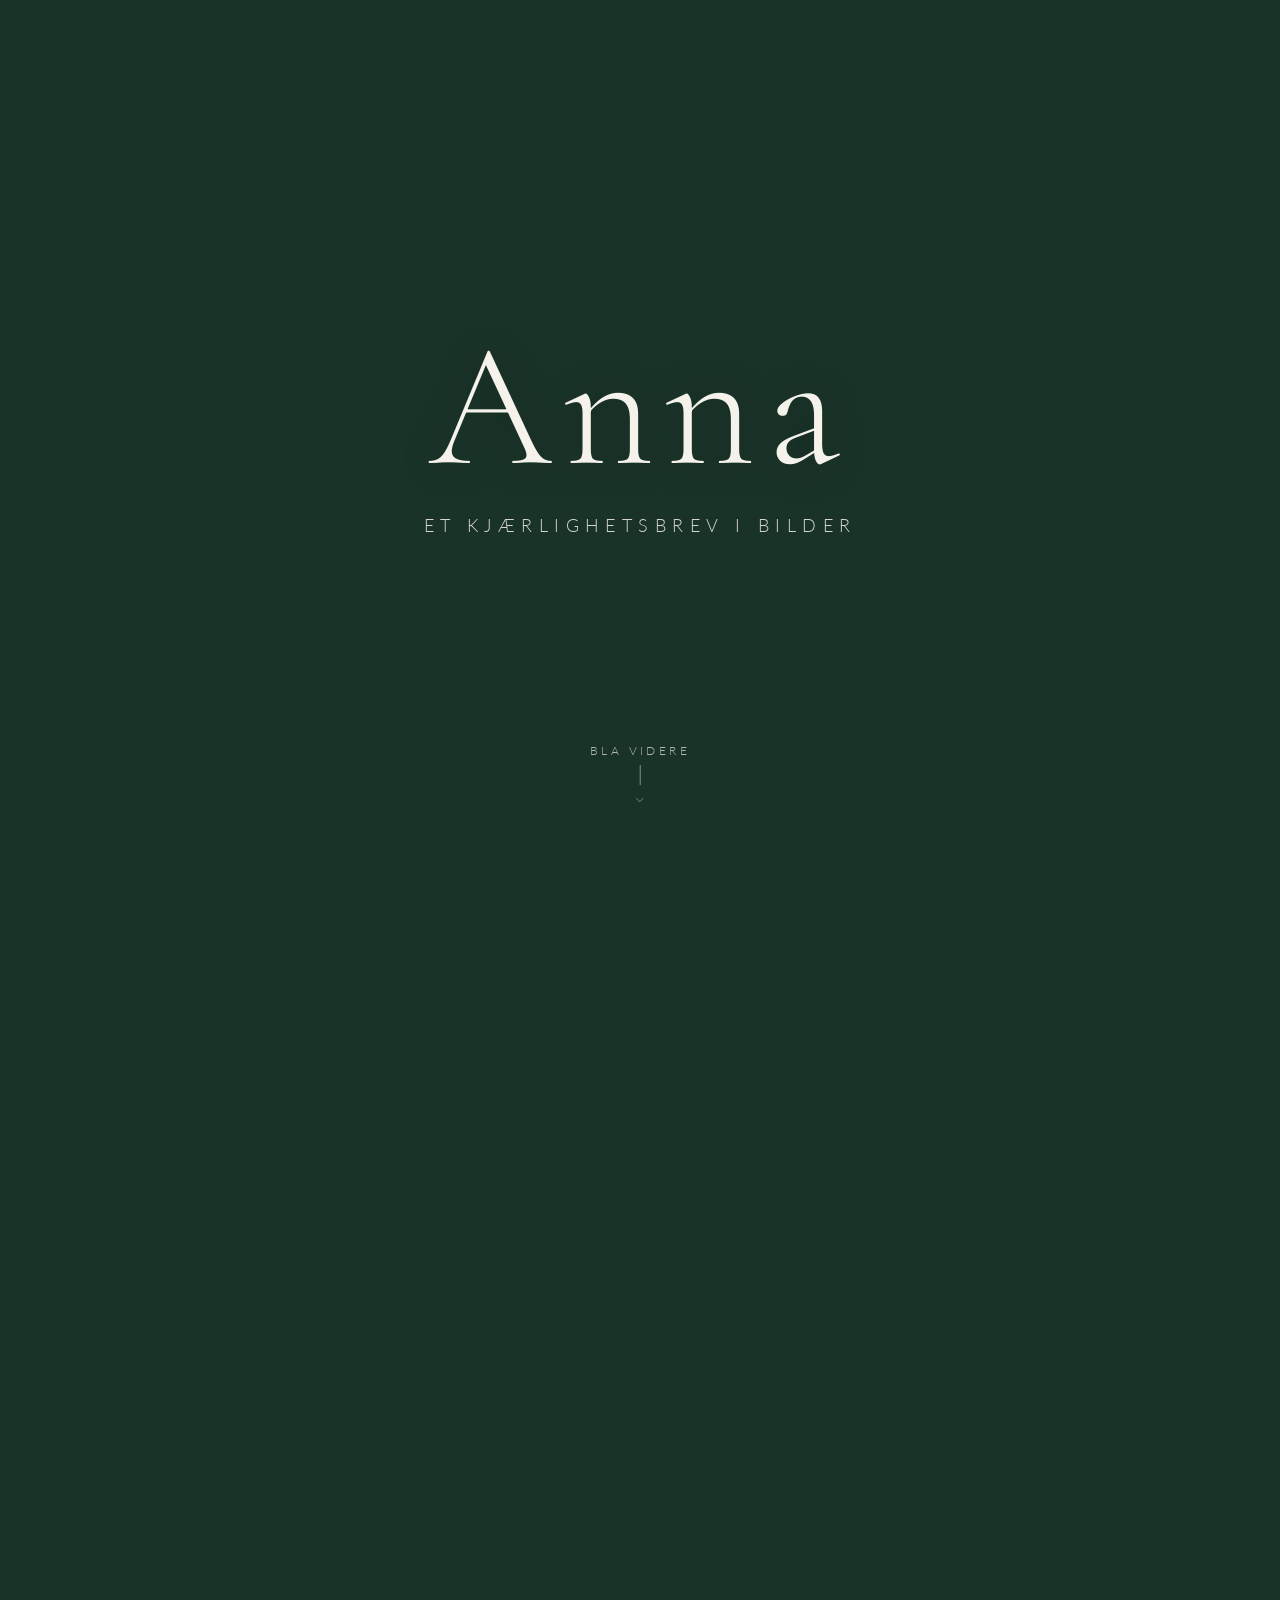
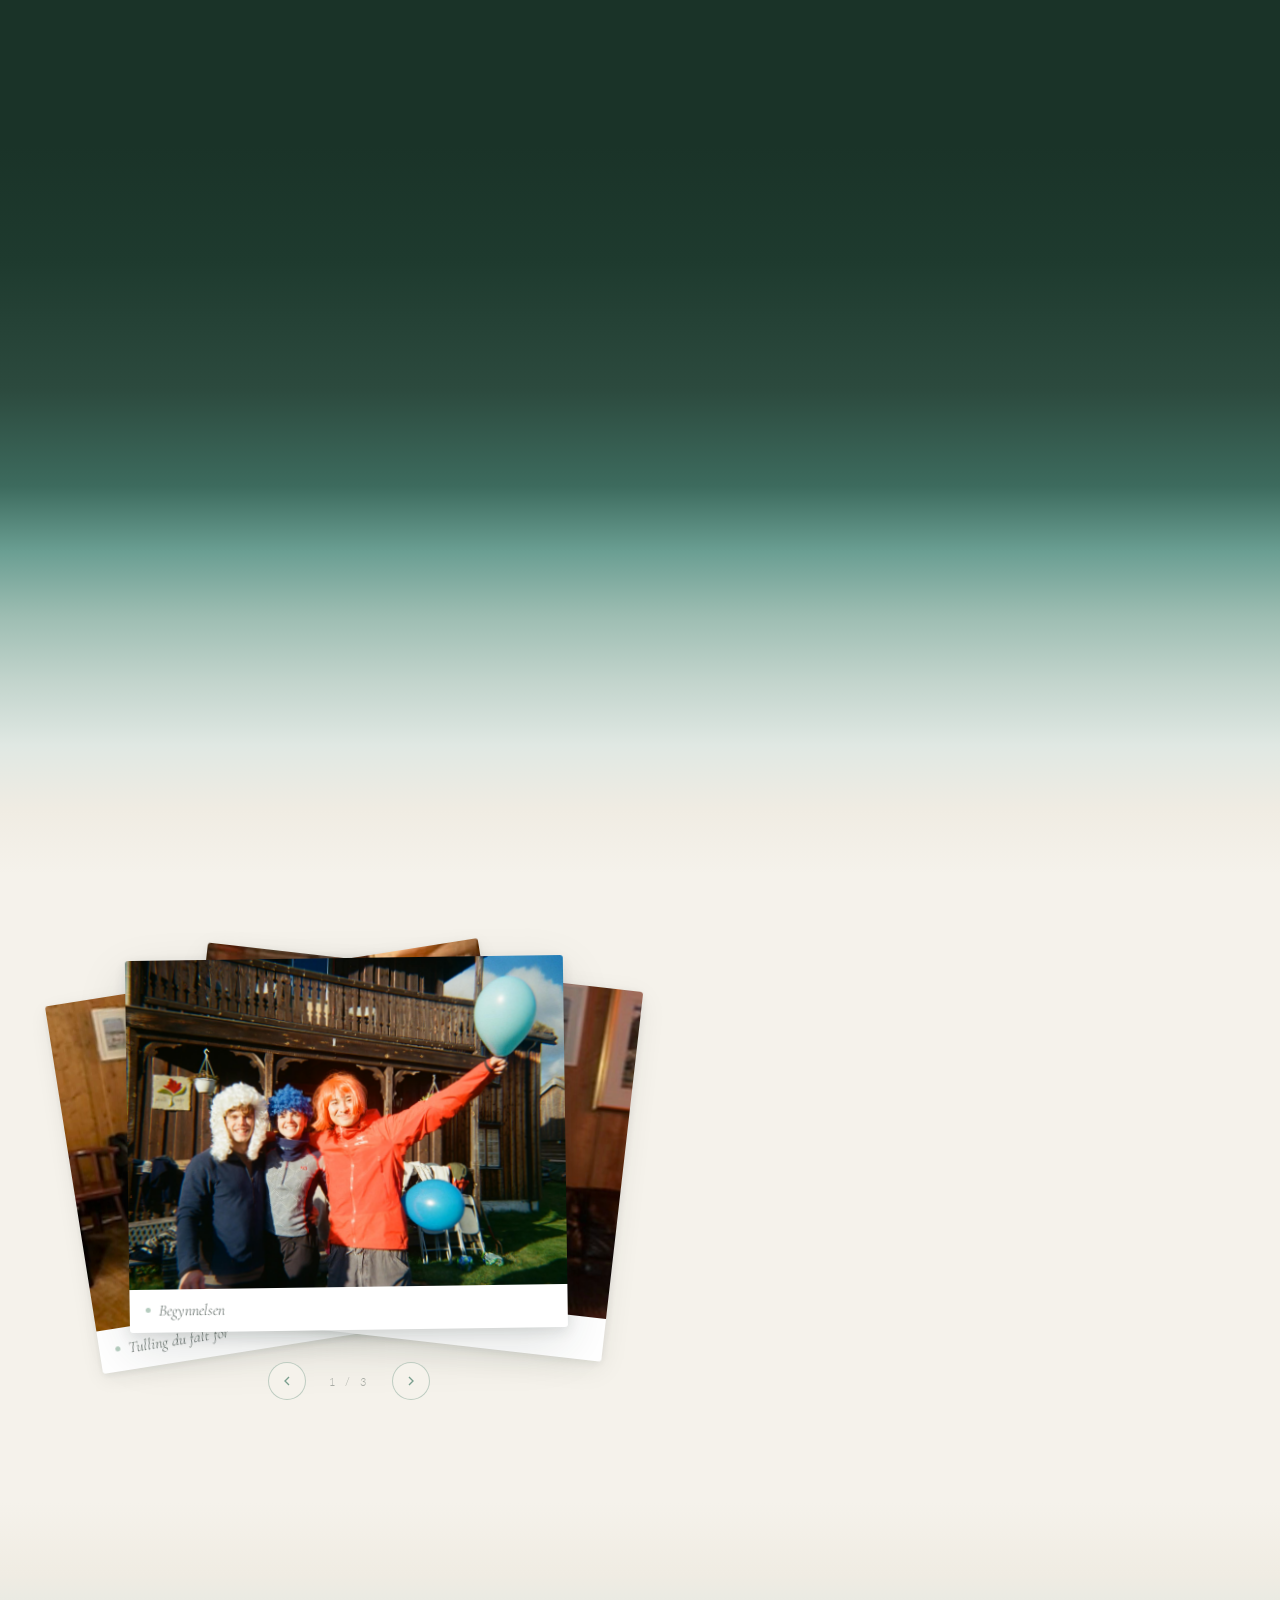
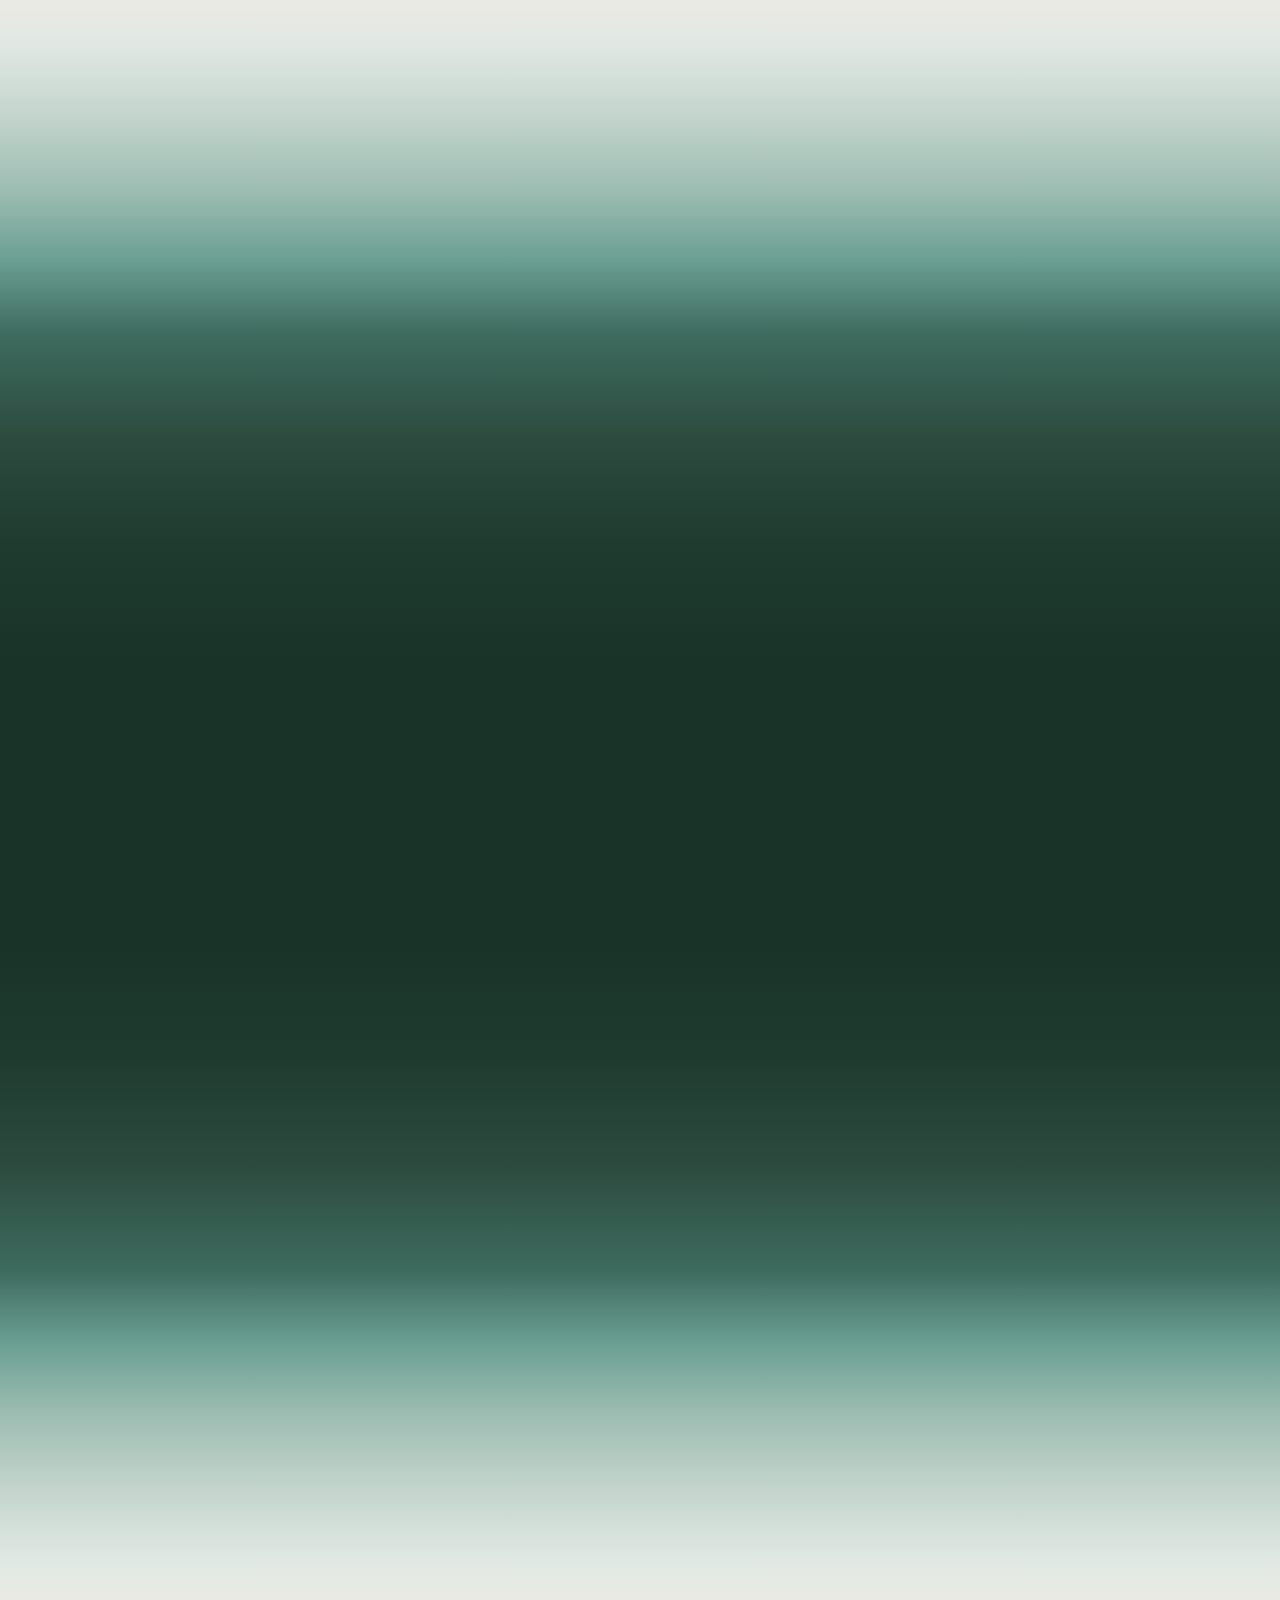
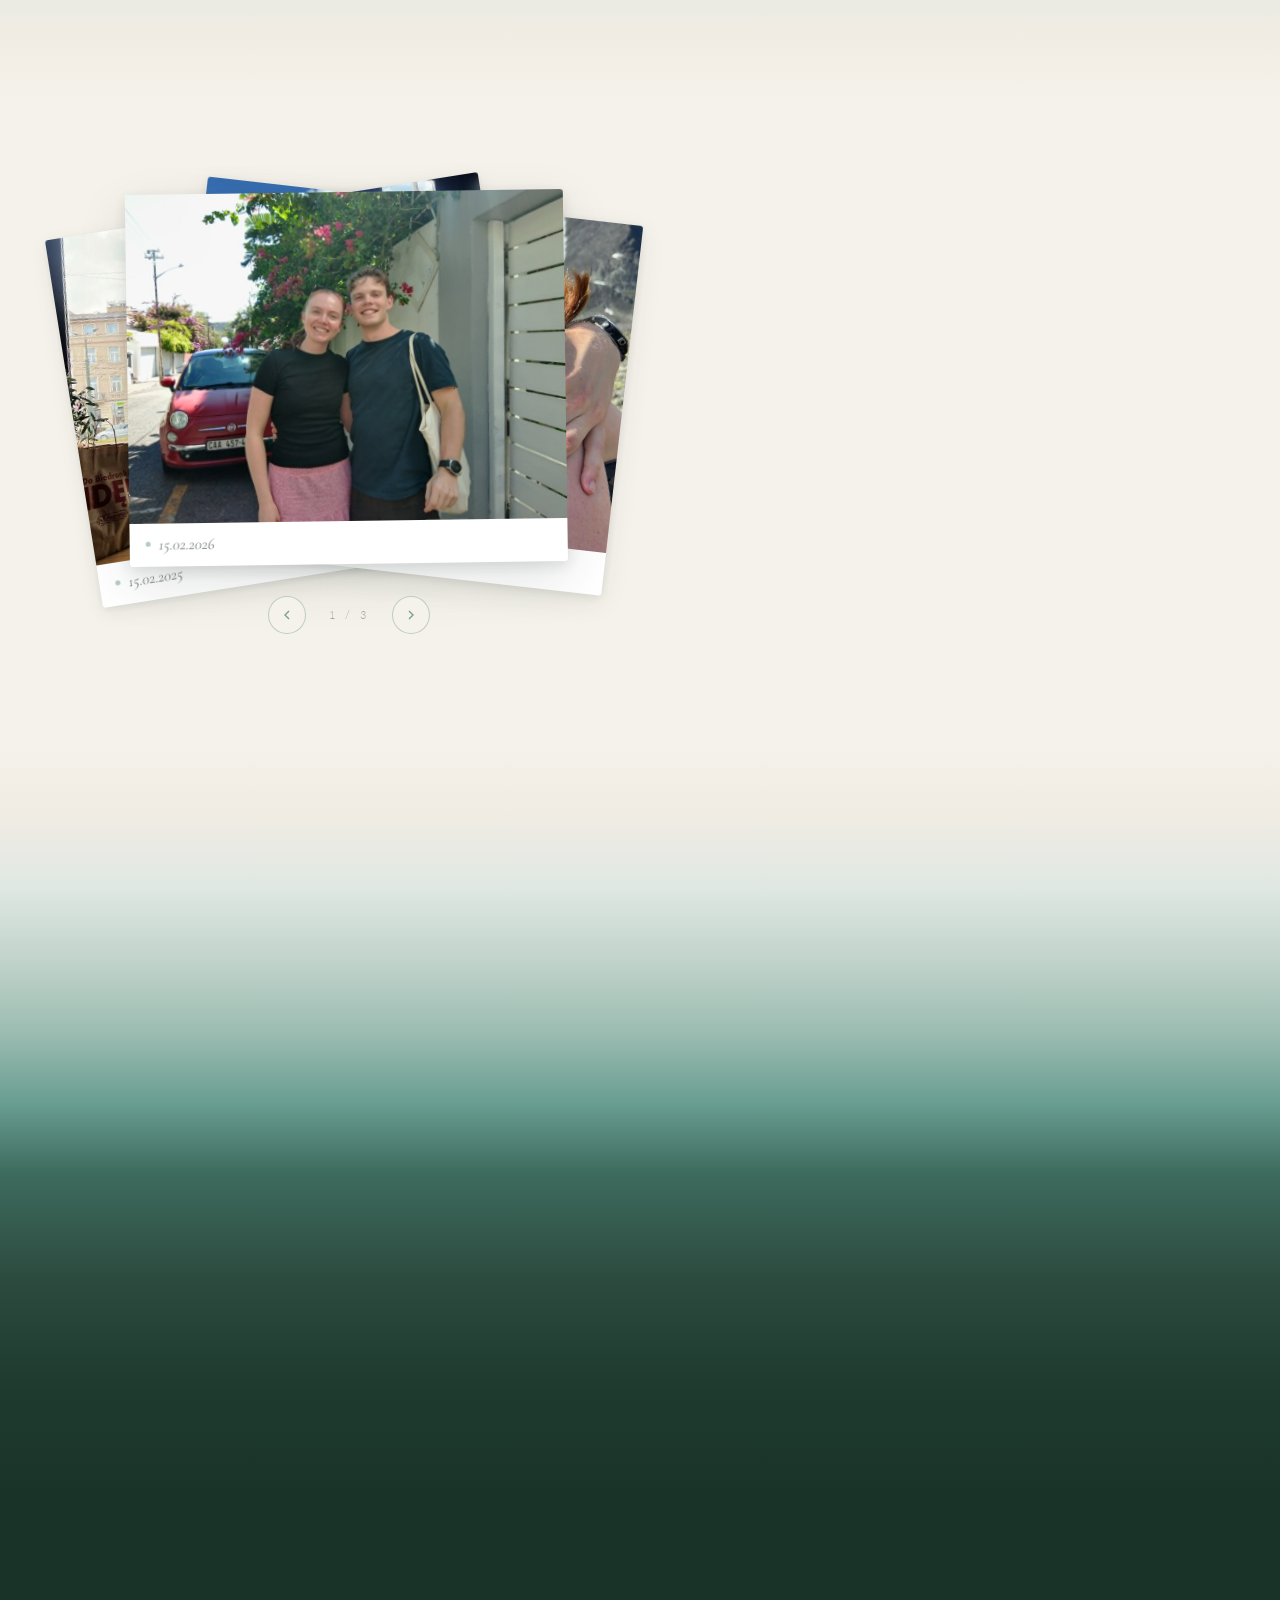
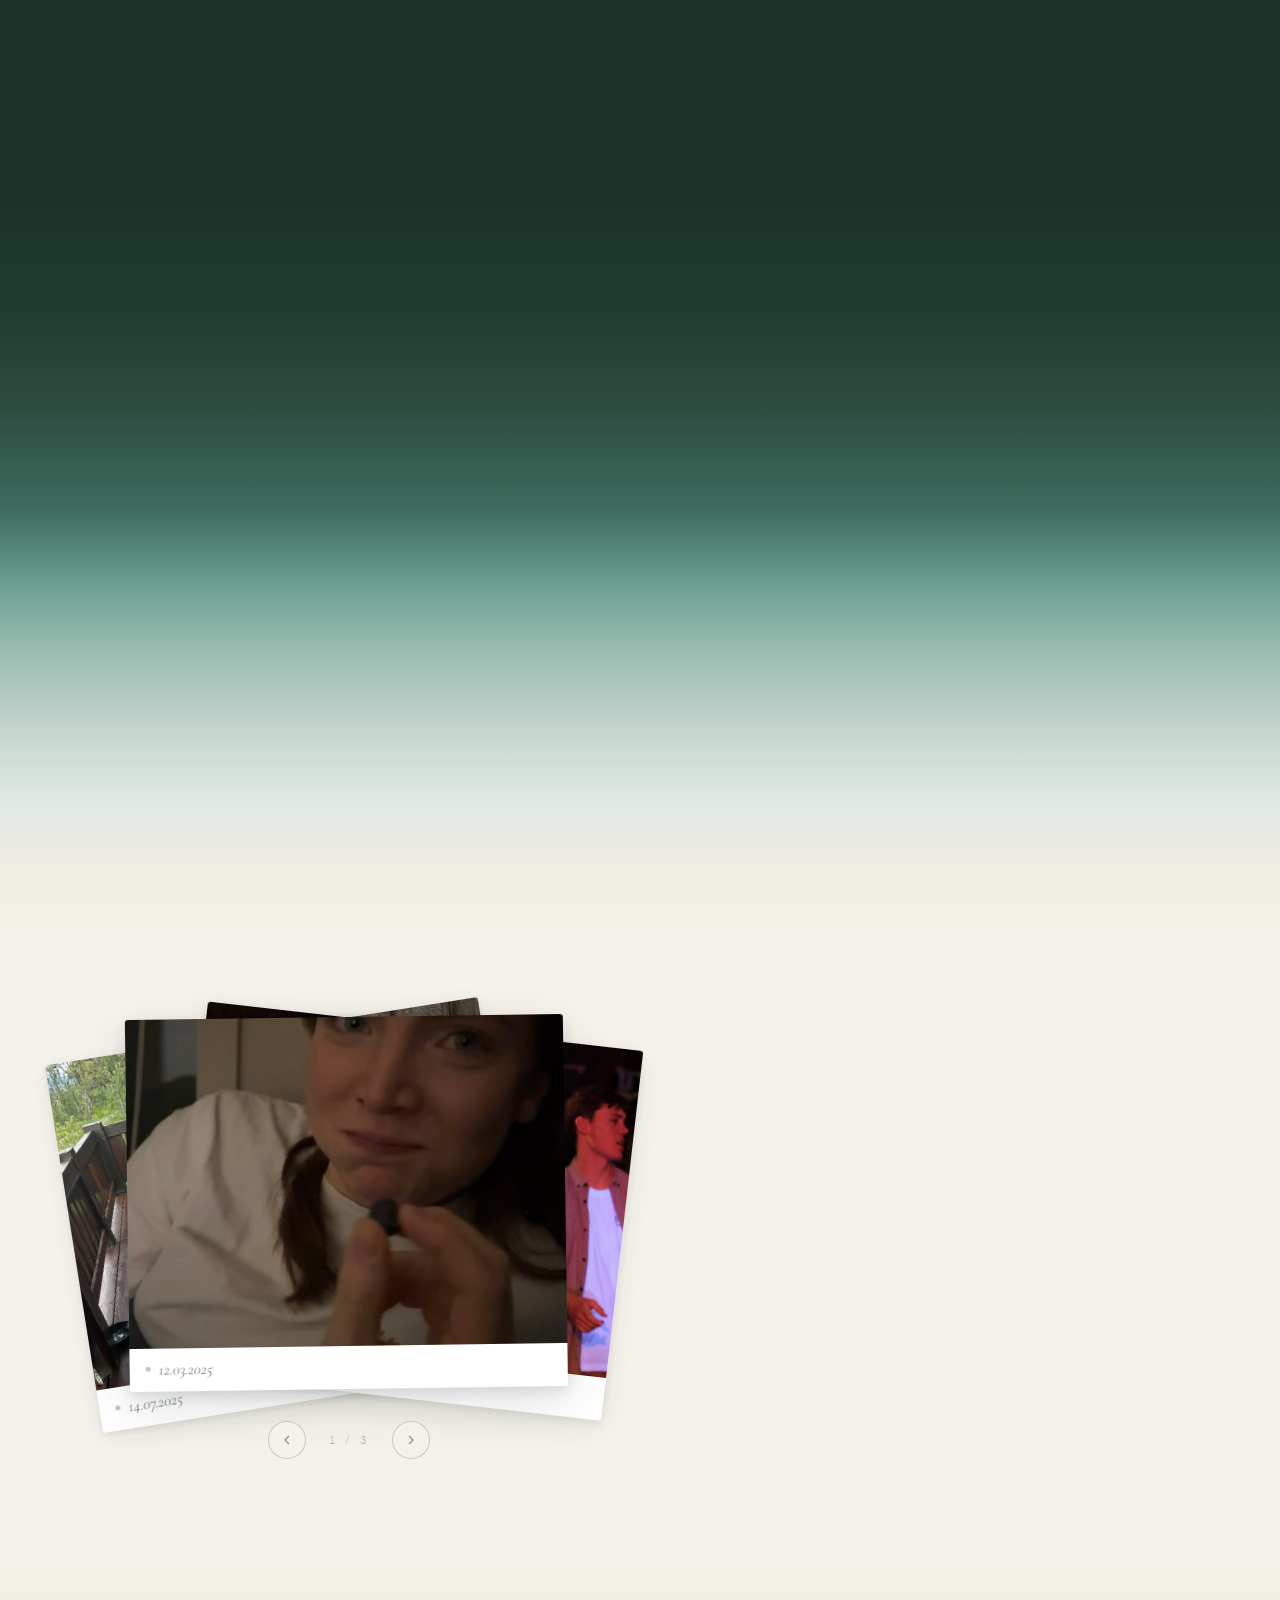
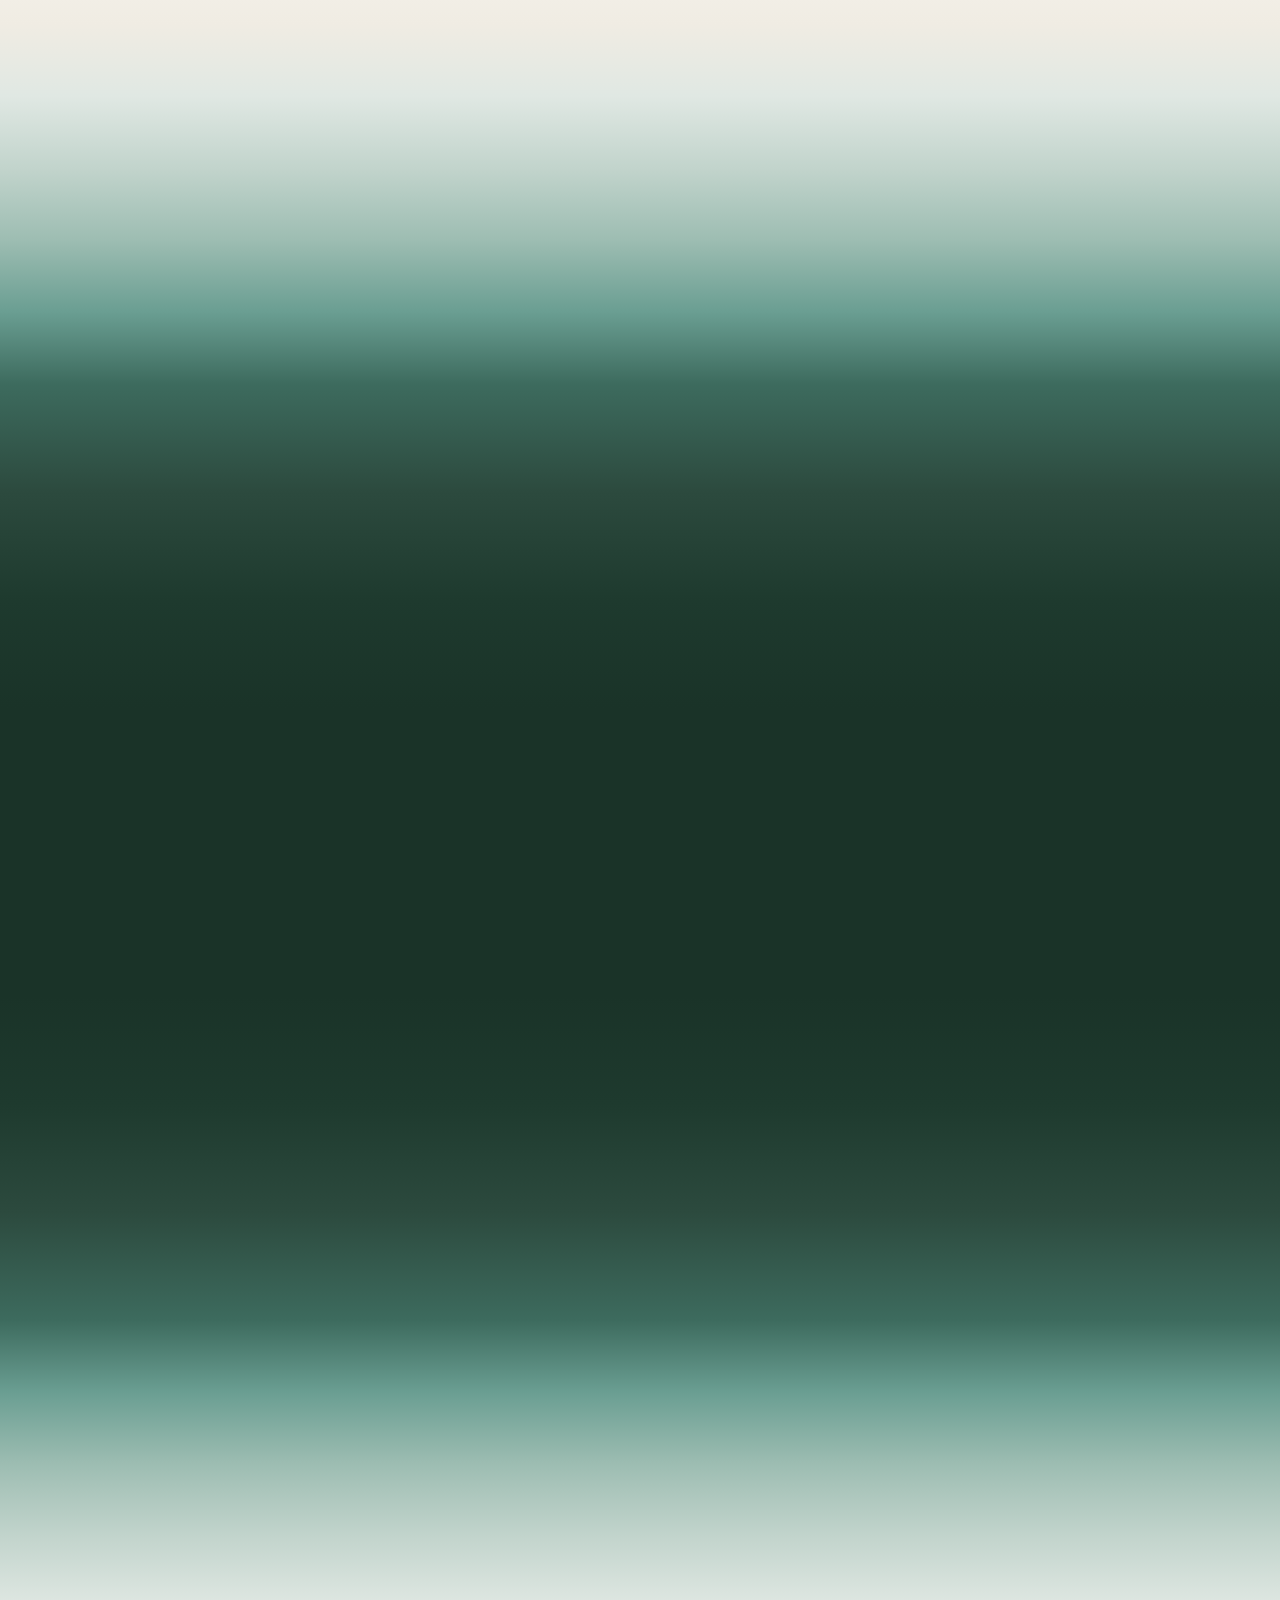
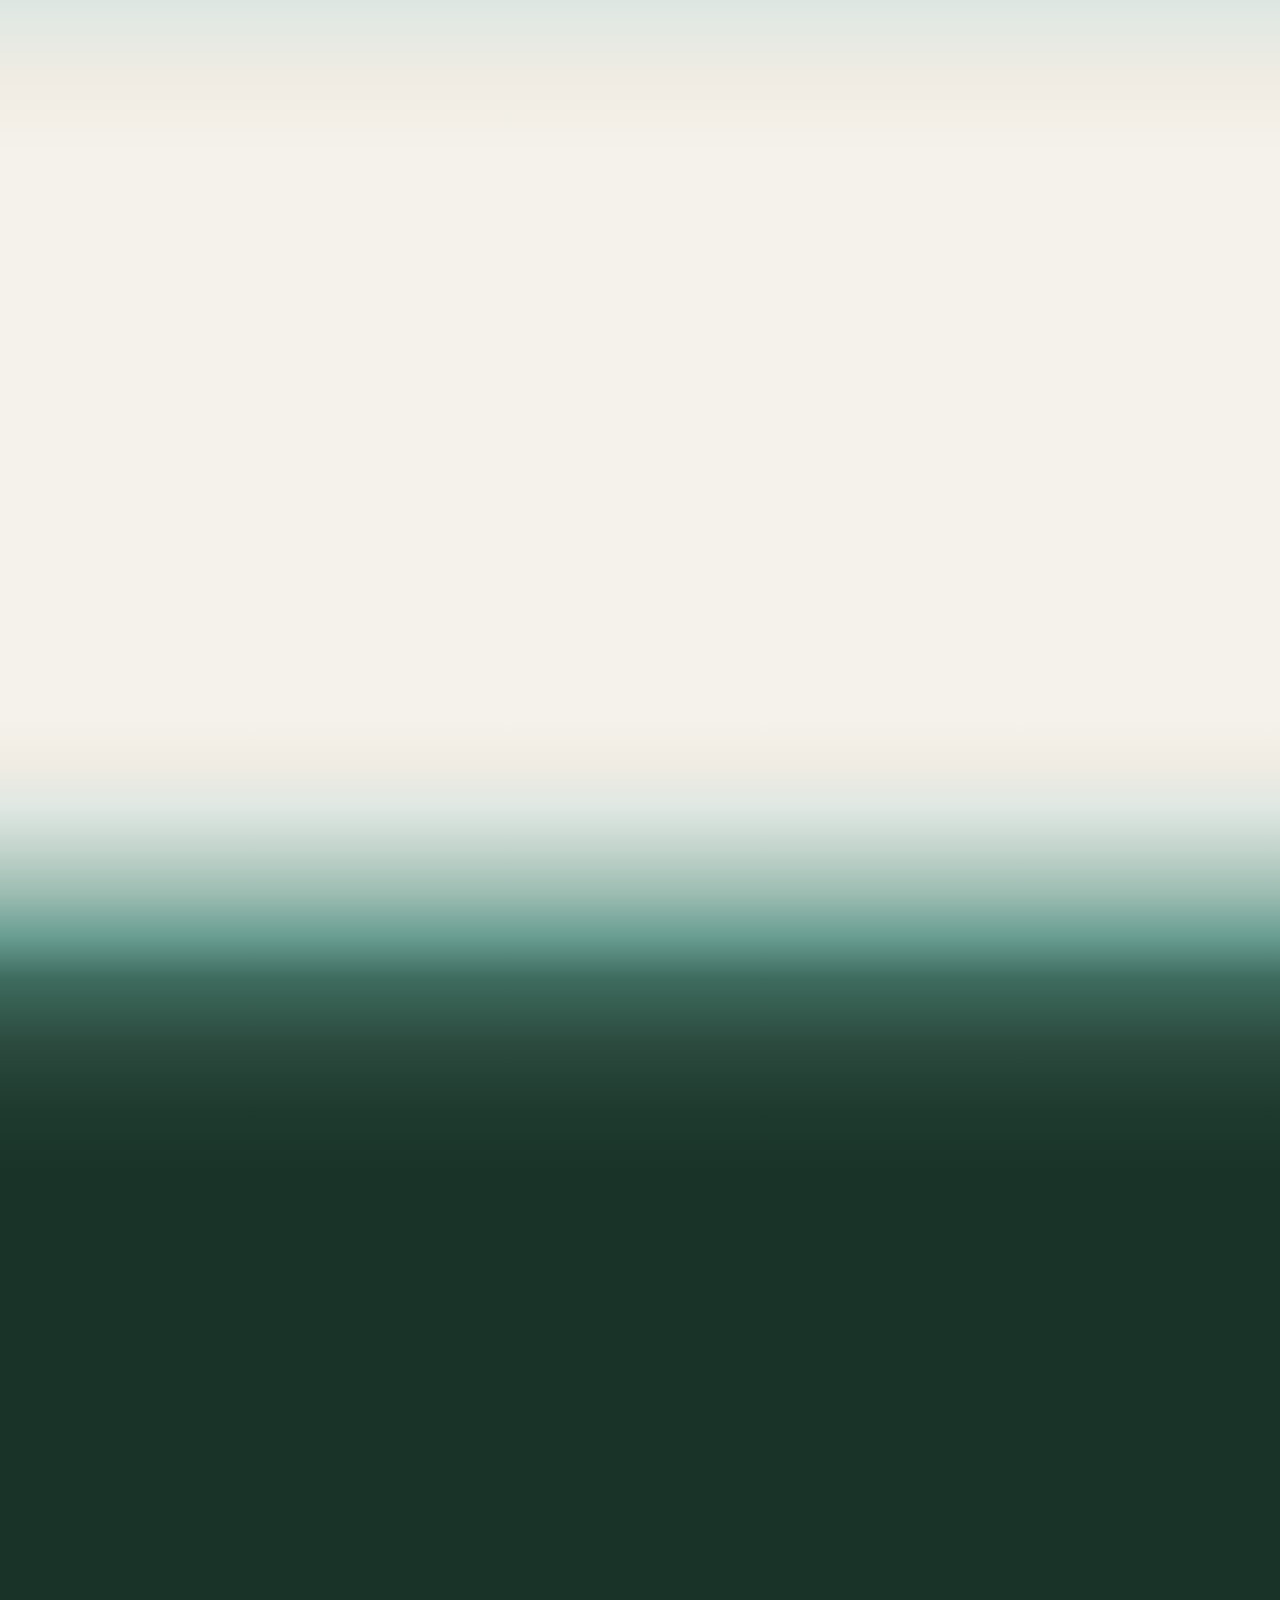
==== index.html @ f0d51126 "la til beer" ====
<!DOCTYPE html>
<html lang="no">
<head>
  <meta charset="UTF-8" />
  <meta name="viewport" content="width=device-width, initial-scale=1.0" />
  <title>Til Deg</title>
  <link rel="preconnect" href="https://fonts.googleapis.com" />
  <link rel="preconnect" href="https://fonts.gstatic.com" crossorigin />
  <link href="https://fonts.googleapis.com/css2?family=Cormorant+Garamond:ital,wght@0,300;0,400;0,500;0,600;1,300;1,400;1,500&family=Lato:wght@300;400&display=swap" rel="stylesheet" />
  <link rel="stylesheet" href="styles.css" />
</head>
<body>

  <!-- ══════════════════════════════════════════════════════
       HERO
  ══════════════════════════════════════════════════════ -->
  <section id="hero">
    <div class="pin-wrap">
      <div class="hero-content fade-in">
        <h1 class="hero-name">Anna</h1>
        <p class="hero-subtitle">et kjærlighetsbrev i bilder</p>
      </div>
    </div>
    <div class="hero-scroll-hint">
      <span>Bla videre</span>
      <div class="scroll-line"></div>
      <svg class="scroll-arrow" viewBox="0 0 24 24" width="14" height="14" stroke="currentColor" fill="none" stroke-width="1.5">
        <polyline points="6 9 12 15 18 9"/>
      </svg>
    </div>
  </section>


  <!-- ══════════════════════════════════════════════════════
       CHAPTER 1 — OUR TRAVELS
  ══════════════════════════════════════════════════════ -->
  <div class="chapter-divider" style="min-height: 180vh; background: linear-gradient(to bottom,
    #1A3328 0%,
    #1A3328 55%,
    #1e3a2e 62%,
    #2C4A3E 70%,
    #3d6b5e 76%,
    #6a9e92 80%,
    #9dbdb2 84%,
    #c2d4cc 88%,
    #e0e8e3 92%,
    #f0ece3 96%,
    #F5F2EB 100%
  );">
    <div class="pin-wrap" style="height: 80vh;">
      <div class="div-content fade-chapter delay-chapter">
        <p class="chapter-number">Kapittel I</p>
        <h2 class="chapter-title">Dagen Vi<br>Møttes</h2>
        <p class="chapter-desc">
          Av alle øyeblikk<br>
          som kunne ha passert ubemerket<br>
          <em>endret denne dagen alt.</em>
        </p>
      </div>
    </div>
  </div>

  <section class="content-section">
    <div class="section-inner">

      <!-- LEFT: card deck -->
      <div class="deck-wrap fade-in">
        <div class="deck-scene" data-gallery="travels">

          <div class="stack-card is-front"
               data-src="photos/met_1.jpg"
               data-caption="Begynnelsen"
               data-date="Der det hele begynte">
            <div class="card-img-wrap">
              <img src="photos/met_1.jpg" alt="Begynnelsen" onerror="this.parentElement.outerHTML=emptyThumb()" />
            </div>
            <div class="card-hint"><div class="card-hint-inner">
              <svg viewBox="0 0 24 24"><path d="M15 3h6v6M9 21H3v-6M21 3l-7 7M3 21l7-7"/></svg>
              <span>åpne</span>
            </div></div>
            <div class="card-label"><span class="card-dot"></span><span class="card-label-text">Begynnelsen</span></div>
          </div>

          <div class="stack-card is-mid"
               data-src="photos/met_2.jpg"
               data-caption="Jenta mi"
               data-date="Som hadde meg helt fra første øyeblikk">
            <div class="card-img-wrap">
              <img src="photos/met_2.jpg" alt="Jenta mi" onerror="this.parentElement.outerHTML=emptyThumb()" />
            </div>
            <div class="card-hint"><div class="card-hint-inner">
              <svg viewBox="0 0 24 24"><path d="M15 3h6v6M9 21H3v-6M21 3l-7 7M3 21l7-7"/></svg>
              <span>åpne</span>
            </div></div>
            <div class="card-label"><span class="card-dot"></span><span class="card-label-text">Jenta mi</span></div>
          </div>

          <div class="stack-card is-back"
               data-src="photos/met_3.jpg"
               data-caption="Tulling du falt for"
               data-date="Å herregud som han er glad for at du gjorde det.">
            <div class="card-img-wrap">
              <img src="photos/met_3.jpg" alt="Tulling du falt for" onerror="this.parentElement.outerHTML=emptyThumb()" />
            </div>
            <div class="card-hint"><div class="card-hint-inner">
              <svg viewBox="0 0 24 24"><path d="M15 3h6v6M9 21H3v-6M21 3l-7 7M3 21l7-7"/></svg>
              <span>åpne</span>
            </div></div>
            <div class="card-label"><span class="card-dot"></span><span class="card-label-text">Tulling du falt for</span></div>
          </div>

        </div><!-- /deck-scene -->

        <div class="deck-nav">
          <button class="deck-nav-btn deck-prev" aria-label="Forrige bilde">
            <svg viewBox="0 0 24 24"><polyline points="15 18 9 12 15 6"/></svg>
          </button>
          <span class="deck-counter">1 / 3</span>
          <button class="deck-nav-btn deck-next" aria-label="Neste bilde">
            <svg viewBox="0 0 24 24"><polyline points="9 18 15 12 9 6"/></svg>
          </button>
        </div>
      </div>

      <!-- RIGHT: text panel -->
      <div class="text-panel fade-in delay-2">
        <p class="panel-eyebrow">Kapittel I</p>
        <h3 class="panel-title">Dagen Vi<br>Møttes</h3>
        <div class="panel-divider"></div>
        <p class="panel-body">
          Første kvelden vår sammen, hvor jeg falt pladask for deg på stedet. Er så takknemlig for at det har vært starten på alt vårt.<br><br>
          <em>Har enda ikke klart å komme meg over hvor magisk det føles å ha øyekontakt med deg.</em><br><br>
          Og det kommer jeg aldri til å gjøre heller.
        </p>
        <div class="panel-photo-info">
          <p class="panel-caption">Fortsatt smilende</p>
          <p class="panel-date">Hver eneste gang</p>
        </div>
      </div>

    </div>
  </section>


  <!-- ══════════════════════════════════════════════════════
       CHAPTER 2 — HOW WE MET
  ══════════════════════════════════════════════════════ -->
  <div class="chapter-divider">
    <div class="pin-wrap">
      <div class="div-content fade-chapter delay-chapter">
        <p class="chapter-number">Kapittel II</p>
        <h2 class="chapter-title">Våre<br>Reiser</h2>
        <p class="chapter-desc">
          Noen av mange favorittøyeblikk fra reisene våre sammen<br>
          <em>Verden er et helt nytt sted med deg.</em>
        </p>
      </div>
    </div>
  </div>

  <section class="content-section">
    <div class="section-inner">

      <div class="deck-wrap fade-in">
        <div class="deck-scene" data-gallery="met">

          <div class="stack-card is-front"
               data-src="photos/travels_1.jpg"
               data-caption="Fra en annen verdensdel"
               data-date="En utrolig minneverdig tur og en kjærste som er utrolig takknemlig for at du ville besøke han der.">
            <div class="card-img-wrap">
              <img src="photos/travels_1.jpg" alt="Fra en annen verdensdel" onerror="this.parentElement.outerHTML=emptyThumb()" />
            </div>
            <div class="card-hint"><div class="card-hint-inner">
              <svg viewBox="0 0 24 24"><path d="M15 3h6v6M9 21H3v-6M21 3l-7 7M3 21l7-7"/></svg>
              <span>åpne</span>
            </div></div>
            <div class="card-label"><span class="card-dot"></span><span class="card-label-text">15.02.2026</span></div>
          </div>

          <div class="stack-card is-mid"
               data-src="photos/travels_2.jpg"
               data-caption="Toppen av verden"
               data-date="En av mange topper jeg har opplevd sammen med deg. Denne med et veldig lurt blikk på kjøpet.">
            <div class="card-img-wrap">
              <img src="photos/travels_2.jpg" alt="Toppen av verden" onerror="this.parentElement.outerHTML=emptyThumb()" />
            </div>
            <div class="card-hint"><div class="card-hint-inner">
              <svg viewBox="0 0 24 24"><path d="M15 3h6v6M9 21H3v-6M21 3l-7 7M3 21l7-7"/></svg>
              <span>åpne</span>
            </div></div>
            <div class="card-label"><span class="card-dot"></span><span class="card-label-text">12.07.2025</span></div>
          </div>

          <div class="stack-card is-back"
               data-src="photos/travels_3.jpg"
               data-caption="Vår første tur sammen"
               data-date="Koselig liten café med bare oss to. I en ellers hektisk helg og by.">
            <div class="card-img-wrap">
              <img src="photos/travels_divider.jpg" alt="Vår første tur sammen" onerror="this.parentElement.outerHTML=emptyThumb()" />
            </div>
            <div class="card-hint"><div class="card-hint-inner">
              <svg viewBox="0 0 24 24"><path d="M15 3h6v6M9 21H3v-6M21 3l-7 7M3 21l7-7"/></svg>
              <span>åpne</span>
            </div></div>
            <div class="card-label"><span class="card-dot"></span><span class="card-label-text">15.02.2025</span></div>
          </div>

        </div>

        <div class="deck-nav">
          <button class="deck-nav-btn deck-prev" aria-label="Forrige bilde">
            <svg viewBox="0 0 24 24"><polyline points="15 18 9 12 15 6"/></svg>
          </button>
          <span class="deck-counter">1 / 3</span>
          <button class="deck-nav-btn deck-next" aria-label="Neste bilde">
            <svg viewBox="0 0 24 24"><polyline points="9 18 15 12 9 6"/></svg>
          </button>
        </div>
      </div>

      <div class="text-panel fade-in delay-2">
        <p class="panel-eyebrow">Kapittel II</p>
        <h3 class="panel-title">Våre<br>Reiser</h3>
        <div class="panel-divider"></div>
        <p class="panel-body">
          Jeg elsker å reise sammen med deg, og det er virkelig ingenting som slår å oppdage nye steder med deg. <br><br>
          <em>Hvert sted vi drar er vakkert når du er der.</em><br><br>
          Gleder meg til flere eventyr sammen, og til alle de små øyeblikkene på veien.
        </p>
        <div class="panel-photo-info">
          <p class="panel-caption">Borte &amp; funnet sammen</p>
          <p class="panel-date">En perfekt ettermiddag</p>
        </div>
      </div>

    </div>
  </section>


  <!-- ══════════════════════════════════════════════════════
       CHAPTER 3 — THINGS I LOVE ABOUT YOU
  ══════════════════════════════════════════════════════ -->
  <div class="chapter-divider">
    <div class="pin-wrap">
      <div class="div-content fade-chapter delay-chapter">
        <p class="chapter-number">Kapittel III</p>
        <h2 class="chapter-title">Øyeblikk med deg<br>jeg<br>elsker</h2>
        <p class="chapter-desc">
          For mange å ta av.<br>
        </p>
      </div>
    </div>
  </div>

  <section class="content-section">
    <div class="section-inner">

      <div class="deck-wrap fade-in">
        <div class="deck-scene" data-gallery="love">

          <div class="stack-card is-front"
               data-src="photos/love_1.jpg"
               data-caption="Måten du ler på"
               data-date="Hvem kunne visst hvor mange blåbær det var plass til.">
            <div class="card-img-wrap">
              <img src="photos/love_1.jpg" alt="Måten du ler på" onerror="this.parentElement.outerHTML=emptyThumb()" />
            </div>
            <div class="card-hint"><div class="card-hint-inner">
              <svg viewBox="0 0 24 24"><path d="M15 3h6v6M9 21H3v-6M21 3l-7 7M3 21l7-7"/></svg>
              <span>åpne</span>
            </div></div>
            <div class="card-label"><span class="card-dot"></span><span class="card-label-text">12.03.2025</span></div>
          </div>

          <div class="stack-card is-mid"
               data-src="photos/love_2.jpg"
               data-caption="Vår første dans."
               data-date="Husker det som det var i går og føltes så herlig å danse med deg.">
            <div class="card-img-wrap">
              <img src="photos/love_2.jpg" alt="Vår første dans." onerror="this.parentElement.outerHTML=emptyThumb()" />
            </div>
            <div class="card-hint"><div class="card-hint-inner">
              <svg viewBox="0 0 24 24"><path d="M15 3h6v6M9 21H3v-6M21 3l-7 7M3 21l7-7"/></svg>
              <span>åpne</span>
            </div></div>
            <div class="card-label"><span class="card-dot"></span><span class="card-label-text">21.10.2025</span></div>
          </div>

          <div class="stack-card is-back"
               data-src="photos/love_3.jpg"
               data-caption="Tid med Bare deg"
               data-date="Tid sammen oss to enn hva vi gjør er det beste jeg vet.">
            <div class="card-img-wrap">
              <img src="photos/love_3.jpg" alt="Tid med Bare deg" onerror="this.parentElement.outerHTML=emptyThumb()" />
            </div>
            <div class="card-hint"><div class="card-hint-inner">
              <svg viewBox="0 0 24 24"><path d="M15 3h6v6M9 21H3v-6M21 3l-7 7M3 21l7-7"/></svg>
              <span>åpne</span>
            </div></div>
            <div class="card-label"><span class="card-dot"></span><span class="card-label-text">14.07.2025</span></div>
          </div>

        </div>

        <div class="deck-nav">
          <button class="deck-nav-btn deck-prev" aria-label="Forrige bilde">
            <svg viewBox="0 0 24 24"><polyline points="15 18 9 12 15 6"/></svg>
          </button>
          <span class="deck-counter">1 / 3</span>
          <button class="deck-nav-btn deck-next" aria-label="Neste bilde">
            <svg viewBox="0 0 24 24"><polyline points="9 18 15 12 9 6"/></svg>
          </button>
        </div>
      </div>

      <div class="text-panel fade-in delay-2">
        <p class="panel-eyebrow">Kapittel III</p>
        <h3 class="panel-title">Ting jeg elsker<br>med deg</h3>
        <div class="panel-divider"></div>
        <p class="panel-body">
          De små tingene. De store tingene. Tingene du ikke engang vet at du gjør.<br><br>
          <em>Alt sammen. Hver eneste bit.</em><br><br>
          Jeg kunne brukt et helt liv på å liste opp grunner og fortsatt føle at jeg bare hadde begynt.
        </p>
        <div class="panel-photo-info">
          <p class="panel-caption">Bare deg</p>
          <p class="panel-date">Alltid &amp; for alltid</p>
        </div>
      </div>

    </div>
  </section>


  <!-- ══════════════════════════════════════════════════════
       CHAPTER 4 — EN LITEN ØL MED DEG
  ══════════════════════════════════════════════════════ -->
  <div class="chapter-divider">
    <div class="pin-wrap">
      <div class="div-content fade-chapter delay-chapter">
        <p class="chapter-number">Kapittel IV</p>
        <h2 class="chapter-title">En liten øl<br>med deg</h2>
        <p class="chapter-desc">
          De enkle øyeblikkene<br>
          som betyr alt.<br>
          <em>Bare vi to.</em>
        </p>
      </div>
    </div>
  </div>

  <section class="content-section">
    <div class="section-inner">

      <div class="deck-wrap fade-in">
        <div class="deck-scene" data-gallery="beer">

          <div class="stack-card is-front"
               data-src="photos/love_4.jpg"
               data-caption="En kveld med deg"
               data-date="Ingenting slår en rolig kveld bare oss to.">
            <div class="card-img-wrap">
              <img src="photos/love_8.jpg" alt="En kveld med deg" onerror="this.parentElement.outerHTML=emptyThumb()" />
            </div>
            <div class="card-hint"><div class="card-hint-inner">
              <svg viewBox="0 0 24 24"><path d="M15 3h6v6M9 21H3v-6M21 3l-7 7M3 21l7-7"/></svg>
              <span>åpne</span>
            </div></div>
            <div class="card-label"><span class="card-dot"></span><span class="card-label-text">En kveld med deg</span></div>
          </div>

          <div class="stack-card is-mid"
               data-src="photos/love_5.jpg"
               data-caption="Cheers"
               data-date="Til oss og alle de øyeblikkene som kommer.">
            <div class="card-img-wrap">
              <img src="photos/love_9.jpg" alt="Cheers" onerror="this.parentElement.outerHTML=emptyThumb()" />
            </div>
            <div class="card-hint"><div class="card-hint-inner">
              <svg viewBox="0 0 24 24"><path d="M15 3h6v6M9 21H3v-6M21 3l-7 7M3 21l7-7"/></svg>
              <span>åpne</span>
            </div></div>
            <div class="card-label"><span class="card-dot"></span><span class="card-label-text">Cheers</span></div>
          </div>

          <div class="stack-card is-back"
               data-src="photos/love_10.jpg"
               data-caption="Smiler alltid med deg"
               data-date="Det er ikke mye som skal til når du er der.">
            <div class="card-img-wrap">
              <img src="photos/love_6.jpg" alt="Smiler alltid med deg" onerror="this.parentElement.outerHTML=emptyThumb()" />
            </div>
            <div class="card-hint"><div class="card-hint-inner">
              <svg viewBox="0 0 24 24"><path d="M15 3h6v6M9 21H3v-6M21 3l-7 7M3 21l7-7"/></svg>
              <span>åpne</span>
            </div></div>
            <div class="card-label"><span class="card-dot"></span><span class="card-label-text">Smiler alltid med deg</span></div>
          </div>

        </div>

        <div class="deck-nav">
          <button class="deck-nav-btn deck-prev" aria-label="Forrige bilde">
            <svg viewBox="0 0 24 24"><polyline points="15 18 9 12 15 6"/></svg>
          </button>
          <span class="deck-counter">1 / 3</span>
          <button class="deck-nav-btn deck-next" aria-label="Neste bilde">
            <svg viewBox="0 0 24 24"><polyline points="9 18 15 12 9 6"/></svg>
          </button>
        </div>
      </div>

      <div class="text-panel fade-in delay-2">
        <p class="panel-eyebrow">Kapittel IV</p>
        <h3 class="panel-title">En liten øl<br>med deg</h3>
        <div class="panel-divider"></div>
        <p class="panel-body">
          Det trenger ikke å være stort. En rolig kveld, et bord for to, og deg rett over bordet.<br><br>
          <em>De enkle øyeblikkene er ofte de beste.</em><br><br>
          Jeg vil ha tusen slike kvelder til.
        </p>
        <div class="panel-photo-info">
          <p class="panel-caption">Bare vi to</p>
          <p class="panel-date">Alltid det beste selskap</p>
        </div>
      </div>

    </div>
  </section>


  <!-- ══════════════════════════════════════════════════════
       CLOSING
  ══════════════════════════════════════════════════════ -->
  <section id="closing">
    <div class="closing-inner">
      <p class="closing-word fade-in">Fortsettelse følger,<br>i hvert øyeblikk med deg.</p>
      <div class="closing-rule fade-in delay-1"></div>
      <button class="closing-top fade-in delay-2" onclick="window.scrollTo({top:0,behavior:'smooth'})">
        Tilbake til begynnelsen &nbsp;↑
      </button>
    </div>
  </section>


  <!-- ══════════════════════════════════════════════════════
       LIGHTBOX
  ══════════════════════════════════════════════════════ -->
  <div id="lightbox" role="dialog" aria-modal="true" aria-label="Bildeviser">
    <div class="lb-inner">
      <img id="lb-img" src="" alt="" />
      <div class="lb-meta">
        <p id="lb-caption"></p>
        <p id="lb-date"></p>
        <p id="lb-counter"></p>
      </div>
    </div>
    <button id="lb-prev" class="lb-btn" aria-label="Forrige">
      <svg viewBox="0 0 24 24"><polyline points="15 18 9 12 15 6"/></svg>
    </button>
    <button id="lb-next" class="lb-btn" aria-label="Neste">
      <svg viewBox="0 0 24 24"><polyline points="9 18 15 12 9 6"/></svg>
    </button>
    <button id="lb-close" aria-label="Lukk">
      <svg viewBox="0 0 24 24"><line x1="18" y1="6" x2="6" y2="18"/><line x1="6" y1="6" x2="18" y2="18"/></svg>
    </button>
  </div>


  <script src="script.js"></script>
</body>
</html>
---- styles.css ----
*, *::before, *::after { box-sizing: border-box; margin: 0; padding: 0; }

:root {
  --cream:      #F5F2EB;   /* warm parchment */
  --rose:       #7A9E8E;   /* muted sage */
  --gold:       #8B6914;   /* warm amber */
  --charcoal:   #1E2D26;   /* deep forest green text */
  --rose-light: #B5CCBF;   /* light sage */
  --gold-light: #C4A35A;   /* light amber */
}

html { scroll-behavior: smooth; }

body {
  background: var(--cream);
  color: var(--charcoal);
  font-family: 'Lato', sans-serif;
  font-weight: 300;
  overflow-x: hidden;
}

/* ══════════════════════════════════════════
   HERO
══════════════════════════════════════════ */
#hero {
  position: relative;
  width: 100%;
  min-height: 80vh;
  background: #1A3328;
}

/* shared sticky viewport-pin used inside hero + chapter dividers */
.pin-wrap {
  position: sticky;
  top: 0;
  height: 100vh;
  display: flex;
  flex-direction: column;
  align-items: center;
  justify-content: center;
  pointer-events: none; /* pass clicks through to cards below */
}

#hero .pin-wrap {
  height: 95vh; /* adjust to whatever feels right */
}

.pin-wrap > * { pointer-events: auto; }

.hero-content {
  text-align: center;
  color: var(--cream);
  padding: 2rem;
}

.hero-name {
  font-family: 'Cormorant Garamond', serif;
  font-size: clamp(4rem, 14vw, 11rem);
  font-weight: 300;
  letter-spacing: 0.06em;
  line-height: 1;
  text-shadow: 0 2px 40px rgba(0,0,0,0.3);
}

.hero-subtitle {
  margin-top: 1.2rem;
  font-size: clamp(0.9rem, 2vw, 1.15rem);
  letter-spacing: 0.35em;
  text-transform: uppercase;
  font-weight: 300;
  opacity: 0.85;
}

.hero-scroll-hint {
  animation: hintAppear 1.2s ease-out 2s both;
  position: absolute;
  bottom: 3rem;
  left: 50%;
  transform: translateX(-50%);
  display: flex;
  flex-direction: column;
  align-items: center;
  gap: 0.5rem;
  color: rgba(245,242,235,0.7);
  font-size: 0.72rem;
  letter-spacing: 0.3em;
  text-transform: uppercase;
}

.scroll-line {
  width: 1px;
  height: 20px;
  background: rgba(245,242,235,0.5);
  animation: scrollPulse 2.5s ease-in-out infinite;
}

.scroll-arrow {
  color: rgba(245,242,235,0.5);
  animation: scrollPulse 2.5s ease-in-out infinite;
}

@keyframes scrollPulse {
  0%, 100% { transform: scaleY(1);   opacity: 0.5; }
  50%       { transform: scaleY(1.3); opacity: 1; }
}

/* ══════════════════════════════════════════
   CHAPTER DIVIDERS (gradient)
══════════════════════════════════════════ */
.chapter-divider {
  position: relative;
  min-height: 200vh;
  background: linear-gradient(to bottom,
    #F5F2EB 0%,
    #f0ece3 4%,
    #e0e8e3 8%,
    #c2d4cc 12%,
    #9dbdb2 16%,
    #6a9e92 20%,
    #3d6b5e 24%,
    #2C4A3E 30%,
    #1e3a2e 36%,
    #1A3328 42%,
    #1A3328 58%,
    #1e3a2e 64%,
    #2C4A3E 70%,
    #3d6b5e 76%,
    #6a9e92 80%,
    #9dbdb2 84%,
    #c2d4cc 88%,
    #e0e8e3 92%,
    #f0ece3 96%,
    #F5F2EB 100%
  );
}

.chapter-divider .div-content {
  text-align: center;
  padding: 3rem 5vw;
  color: var(--cream);
  max-width: 640px;
}

.chapter-number {
  font-size: 0.72rem;
  letter-spacing: 0.45em;
  text-transform: uppercase;
  color: var(--gold-light);
  margin-bottom: 1rem;
  font-family: 'Lato', sans-serif;
  font-weight: 300;
}

.chapter-title {
  font-family: 'Cormorant Garamond', serif;
  font-size: clamp(3rem, 8vw, 7rem);
  font-weight: 300;
  line-height: 1.05;
  letter-spacing: 0.02em;
  text-shadow: 0 2px 40px rgba(0,0,0,0.18);
  margin-bottom: 1.5rem;
}

.chapter-desc {
  font-size: clamp(0.85rem, 1.5vw, 1rem);
  line-height: 1.9;
  opacity: 0.82;
  font-weight: 300;
  letter-spacing: 0.04em;
}

.chapter-desc em { font-style: italic; color: var(--rose-light); }

/* ══════════════════════════════════════════
   CONTENT SECTIONS
══════════════════════════════════════════ */
.content-section {
  background: var(--cream);
  padding: 0rem 5vw 0rem;
  margin-top: -2px;
  position: relative;
}

.section-inner {
  display: grid;
  grid-template-columns: 1fr 1fr;
  gap: 5vw;
  max-width: 1100px;
  margin: 0 auto;
  align-items: center;
}

/* ══════════════════════════════════════════
   CARD DECK STACK
══════════════════════════════════════════ */
.deck-wrap {
  /* extra breathing room for rotated cards to not clip */
  padding: 48px 40px 64px;
  position: relative;
  display: flex;
  flex-direction: column;
  align-items: center;
}

.deck-scene {
  position: relative;
  width: 100%;
  /* height driven by front card aspect ratio via JS, but give a min */
  min-height: 260px;
}

/* ── individual cards ── */
.stack-card {
  position: absolute;
  width: 100%;
  background: #fff;
  border-radius: 3px;
  overflow: hidden;
  box-shadow:
    0 2px 8px  rgba(30,45,38,0.10),
    0 12px 40px rgba(30,45,38,0.10);
  transition:
    transform  0.55s cubic-bezier(0.34, 1.4, 0.64, 1),
    box-shadow 0.4s ease,
    z-index    0s   linear 0s;
  transform-origin: center bottom;
  will-change: transform;
  top: 0;
  left: 0;
}

/* layer positions - toggled by JS */
.stack-card.is-back {
  z-index: 1;
  transform: rotate(-9deg) translate(-7%, 5px);
  box-shadow:
    0 2px 6px  rgba(30,45,38,0.08),
    0 6px 20px rgba(30,45,38,0.07);
}

.stack-card.is-mid {
  z-index: 2;
  transform: rotate(6.5deg) translate(8%, 3px);
  box-shadow:
    0 2px 8px  rgba(30,45,38,0.09),
    0 8px 28px rgba(30,45,38,0.08);
}

.stack-card.is-front {
  z-index: 3;
  transform: rotate(-0.8deg);
  cursor: pointer;
  box-shadow:
    0 4px 14px rgba(30,45,38,0.12),
    0 18px 50px rgba(30,45,38,0.13);
}

.stack-card.is-front:hover {
  transform: rotate(0deg) scale(1.022) translateY(-6px);
  box-shadow:
    0 8px 24px rgba(30,45,38,0.16),
    0 28px 64px rgba(30,45,38,0.16);
}

/* view-hint overlay on front card */
.stack-card.is-front .card-hint { pointer-events: none; }
.stack-card:not(.is-front) .card-hint { display: none; }

.card-hint {
  position: absolute;
  inset: 0 0 auto 0;
  /* only covers the image part, not the label below */
  bottom: 52px;
  background: rgba(30,45,38,0);
  display: flex;
  align-items: center;
  justify-content: center;
  transition: background 0.3s ease;
}

.stack-card.is-front:hover .card-hint {
  background: rgba(30,45,38,0.25);
}

.card-hint-inner {
  opacity: 0;
  transition: opacity 0.3s ease;
  color: var(--cream);
  display: flex;
  flex-direction: column;
  align-items: center;
  gap: 0.4rem;
}

.card-hint-inner svg {
  width: 30px; height: 30px;
  stroke: currentColor; fill: none; stroke-width: 1.3;
}

.card-hint-inner span {
  font-size: 0.65rem;
  letter-spacing: 0.32em;
  text-transform: uppercase;
}

.stack-card.is-front:hover .card-hint-inner { opacity: 1; }

/* card image */
.card-img-wrap {
  width: 100%;
  aspect-ratio: 4/3;
  overflow: hidden;
  background: #D8D5CB;
  display: flex;
  align-items: center;
  justify-content: center;
}

.card-img-wrap img {
  width: 100%; height: 100%;
  object-fit: cover;
  display: block;
  pointer-events: none;
  transition: transform 0.5s cubic-bezier(0.23,1,0.32,1);
}

.stack-card.is-front:hover .card-img-wrap img { transform: scale(1.04); }

/* card label */
.card-label {
  padding: 0.7rem 1rem 0.8rem;
  display: flex;
  align-items: center;
  gap: 0.5rem;
}

.card-dot {
  width: 5px; height: 5px;
  border-radius: 50%;
  background: var(--rose-light);
  flex-shrink: 0;
}

.card-label-text {
  font-family: 'Cormorant Garamond', serif;
  font-size: 1rem;
  font-style: italic;
  color: var(--charcoal);
  opacity: 0.7;
  white-space: nowrap;
  overflow: hidden;
  text-overflow: ellipsis;
}

/* placeholder when no image */
.card-placeholder {
  width: 100%;
  aspect-ratio: 4/3;
  display: flex;
  flex-direction: column;
  align-items: center;
  justify-content: center;
  gap: 0.75rem;
  color: var(--rose);
  opacity: 0.4;
}

.card-placeholder svg {
  width: 40px; height: 40px;
  stroke: currentColor; fill: none; stroke-width: 1;
}

.card-placeholder span {
  font-size: 0.7rem;
  letter-spacing: 0.22em;
  text-transform: uppercase;
}

/* ── cycle arrows below the deck ── */
.deck-nav {
  display: flex;
  align-items: center;
  gap: 1.2rem;
  margin-top: 2rem;
  position: relative;
  z-index: 10;
}

.deck-nav-btn {
  width: 38px; height: 38px;
  border-radius: 50%;
  border: 1px solid rgba(122,158,142,0.45);
  background: var(--cream);
  cursor: pointer;
  display: flex;
  align-items: center;
  justify-content: center;
  color: var(--rose);
  transition: background 0.2s ease, border-color 0.2s ease, transform 0.2s ease;
}

.deck-nav-btn:hover {
  background: var(--rose);
  border-color: var(--rose);
  color: var(--cream);
  transform: scale(1.08);
}

.deck-nav-btn svg {
  width: 16px; height: 16px;
  stroke: currentColor; fill: none; stroke-width: 2;
}

.deck-counter {
  font-size: 0.7rem;
  letter-spacing: 0.3em;
  color: var(--charcoal);
  opacity: 0.35;
  text-transform: uppercase;
  min-width: 3rem;
  text-align: center;
}

/* ══════════════════════════════════════════
   RIGHT TEXT PANEL
══════════════════════════════════════════ */
.text-panel {
  position: sticky;
  top: 12vh;
  padding: 2rem 0 2rem 2.5rem;
  border-left: 1px solid rgba(139,105,20,0.3);
}

.panel-eyebrow {
  font-size: 0.68rem;
  letter-spacing: 0.45em;
  text-transform: uppercase;
  color: var(--gold);
  margin-bottom: 1.4rem;
  font-weight: 300;
}

.panel-title {
  font-family: 'Cormorant Garamond', serif;
  font-size: clamp(2.2rem, 4.5vw, 3.8rem);
  font-weight: 300;
  line-height: 1.1;
  letter-spacing: 0.02em;
  margin-bottom: 1.8rem;
}

.panel-divider {
  width: 38px;
  height: 1px;
  background: var(--rose-light);
  margin-bottom: 1.8rem;
}

.panel-body {
  font-size: 0.92rem;
  line-height: 2;
  opacity: 0.7;
  letter-spacing: 0.02em;
  max-width: 340px;
  margin-bottom: 2.5rem;
}

.panel-body em {
  font-style: italic;
  color: var(--rose);
  opacity: 1;
}

/* current photo info — updates on deck cycle */
.panel-photo-info {
  border-top: 1px solid rgba(30,45,38,0.08);
  padding-top: 1.5rem;
}

.panel-caption {
  font-family: 'Cormorant Garamond', serif;
  font-size: 1.3rem;
  font-weight: 400;
  font-style: italic;
  color: var(--charcoal);
  margin-bottom: 0.35rem;
  transition: opacity 0.3s ease;
}

.panel-date {
  font-size: 0.68rem;
  letter-spacing: 0.28em;
  text-transform: uppercase;
  color: var(--rose);
  opacity: 0.7;
  transition: opacity 0.3s ease;
}

.panel-caption.swapping,
.panel-date.swapping { opacity: 0; }

/* ══════════════════════════════════════════
   LIGHTBOX
══════════════════════════════════════════ */
#lightbox {
  position: fixed;
  inset: 0;
  z-index: 2000;
  display: flex;
  align-items: center;
  justify-content: center;
  background: rgba(10,18,14,0);
  visibility: hidden;
  transition: background 0.4s ease, visibility 0s linear 0.4s;
}

#lightbox.open {
  background: rgba(10,18,14,0.94);
  visibility: visible;
  transition: background 0.4s ease, visibility 0s linear 0s;
}

.lb-inner {
  position: relative;
  display: flex;
  flex-direction: column;
  align-items: center;
  max-width: min(90vw, 860px);
  width: 100%;
  transform: scale(0.93) translateY(18px);
  opacity: 0;
  transition:
    transform 0.45s cubic-bezier(0.23,1,0.32,1),
    opacity   0.45s ease;
}

#lightbox.open .lb-inner {
  transform: scale(1) translateY(0);
  opacity: 1;
}

#lb-img {
  max-width: 100%;
  max-height: 72vh;
  object-fit: contain;
  border-radius: 2px;
  box-shadow: 0 24px 80px rgba(0,0,0,0.55);
  display: block;
  transition: opacity 0.22s ease;
}

#lb-img.swapping { opacity: 0; }

.lb-meta {
  margin-top: 1.4rem;
  text-align: center;
  color: var(--cream);
}

#lb-caption {
  font-family: 'Cormorant Garamond', serif;
  font-size: 1.3rem;
  font-weight: 300;
  font-style: italic;
  letter-spacing: 0.04em;
}

#lb-date {
  margin-top: 0.3rem;
  font-size: 0.65rem;
  letter-spacing: 0.3em;
  text-transform: uppercase;
  color: var(--gold);
  opacity: 0.7;
}

#lb-counter {
  margin-top: 0.5rem;
  font-size: 0.62rem;
  letter-spacing: 0.25em;
  opacity: 0.35;
}

.lb-btn {
  position: fixed;
  top: 50%;
  transform: translateY(-50%);
  background: none;
  border: none;
  cursor: pointer;
  color: var(--cream);
  padding: 1.2rem;
  opacity: 0.5;
  transition: opacity 0.2s ease, transform 0.2s ease;
}

.lb-btn:hover { opacity: 1; }
.lb-btn svg { width: 34px; height: 34px; stroke: currentColor; fill: none; stroke-width: 1.3; }

#lb-prev { left:  clamp(0.4rem, 3vw, 3rem); }
#lb-next { right: clamp(0.4rem, 3vw, 3rem); }
#lb-prev:hover { transform: translateY(-50%) translateX(-4px); }
#lb-next:hover { transform: translateY(-50%) translateX( 4px); }

#lb-close {
  position: fixed;
  top: 1.4rem; right: 1.4rem;
  background: none; border: none;
  cursor: pointer;
  color: var(--cream);
  opacity: 0.5;
  padding: 0.5rem;
  transition: opacity 0.2s ease, transform 0.25s ease;
}

#lb-close:hover { opacity: 1; transform: rotate(90deg); }
#lb-close svg { width: 24px; height: 24px; stroke: currentColor; fill: none; stroke-width: 1.4; }

/* ══════════════════════════════════════════
   FADE-IN / FADE-OUT
══════════════════════════════════════════ */
.fade-in {
  opacity: 0;
  transform: translateY(30px);
  transition: opacity 1.8s ease-in-out, transform 1.8s ease-in-out;
}

/* faster exit — these values are active when .visible is removed */
.fade-in.visible {
  opacity: 1;
  transform: translateY(0);
  transition: opacity 1.4s ease-in-out, transform 1.4s ease-in-out;
}

/* drift upward on exit */
.fade-in.exit-up   { opacity: 0; transform: translateY(-20px); }

.fade-in.delay-1      { transition-delay: 0.12s; }
.fade-in.delay-2      { transition-delay: 0.26s; }
.fade-in.delay-scroll { transition-delay: 0.6s; }

.fade-chapter {
  opacity: 0;
  transform: translateY(30px);
}

/* ══════════════════════════════════════════
   CLOSING
══════════════════════════════════════════ */
#closing {
  position: relative;
  height: 120vh;
  display: flex;
  align-items: center;
  justify-content: center;
  background: linear-gradient(to bottom,
    #F5F2EB  0%,
    #f0ece3  4%,
    #e0e8e3  8%,
    #c2d4cc 12%,
    #9dbdb2 16%,
    #6a9e92 20%,
    #3d6b5e 24%,
    #2C4A3E 30%,
    #1e3a2e 36%,
    #1A3328 42%,
    #1A3328 100%
  );
  text-align: center;
}

.closing-inner {
  display: flex;
  flex-direction: column;
  align-items: center;
  color: var(--cream);
  padding: 2rem;
}

.closing-word {
  font-family: 'Cormorant Garamond', serif;
  font-size: clamp(2rem, 6vw, 4.5rem);
  font-weight: 300;
  font-style: italic;
  letter-spacing: 0.04em;
  line-height: 1.25;
}

.closing-rule {
  margin-top: 2rem;
  width: 60px;
  height: 1px;
  background: #8B6914;
  opacity: 0.75;
}

.closing-top {
  margin-top: 2.2rem;
  background: none;
  border: none;
  cursor: pointer;
  font-family: 'Lato', sans-serif;
  font-size: 0.72rem;
  font-weight: 300;
  letter-spacing: 0.38em;
  text-transform: uppercase;
  color: #F5F2EB;
  text-decoration: underline;
  text-underline-offset: 4px;
  text-decoration-color: rgba(245,242,235,0.35);
  transition: color 300ms ease, text-decoration-color 300ms ease;
  padding: 0;
}

.closing-top:hover {
  color: #8B6914;
  text-decoration-color: rgba(139,105,20,0.5);
}

/* ══════════════════════════════════════════
   RESPONSIVE
══════════════════════════════════════════ */
@media (max-width: 760px) {
  .section-inner { grid-template-columns: 1fr; }

  .text-panel {
    position: static;
    border-left: none;
    border-top: 1px solid rgba(139,105,20,0.3);
    padding: 2rem 0 0;
    order: -1;
  }
}
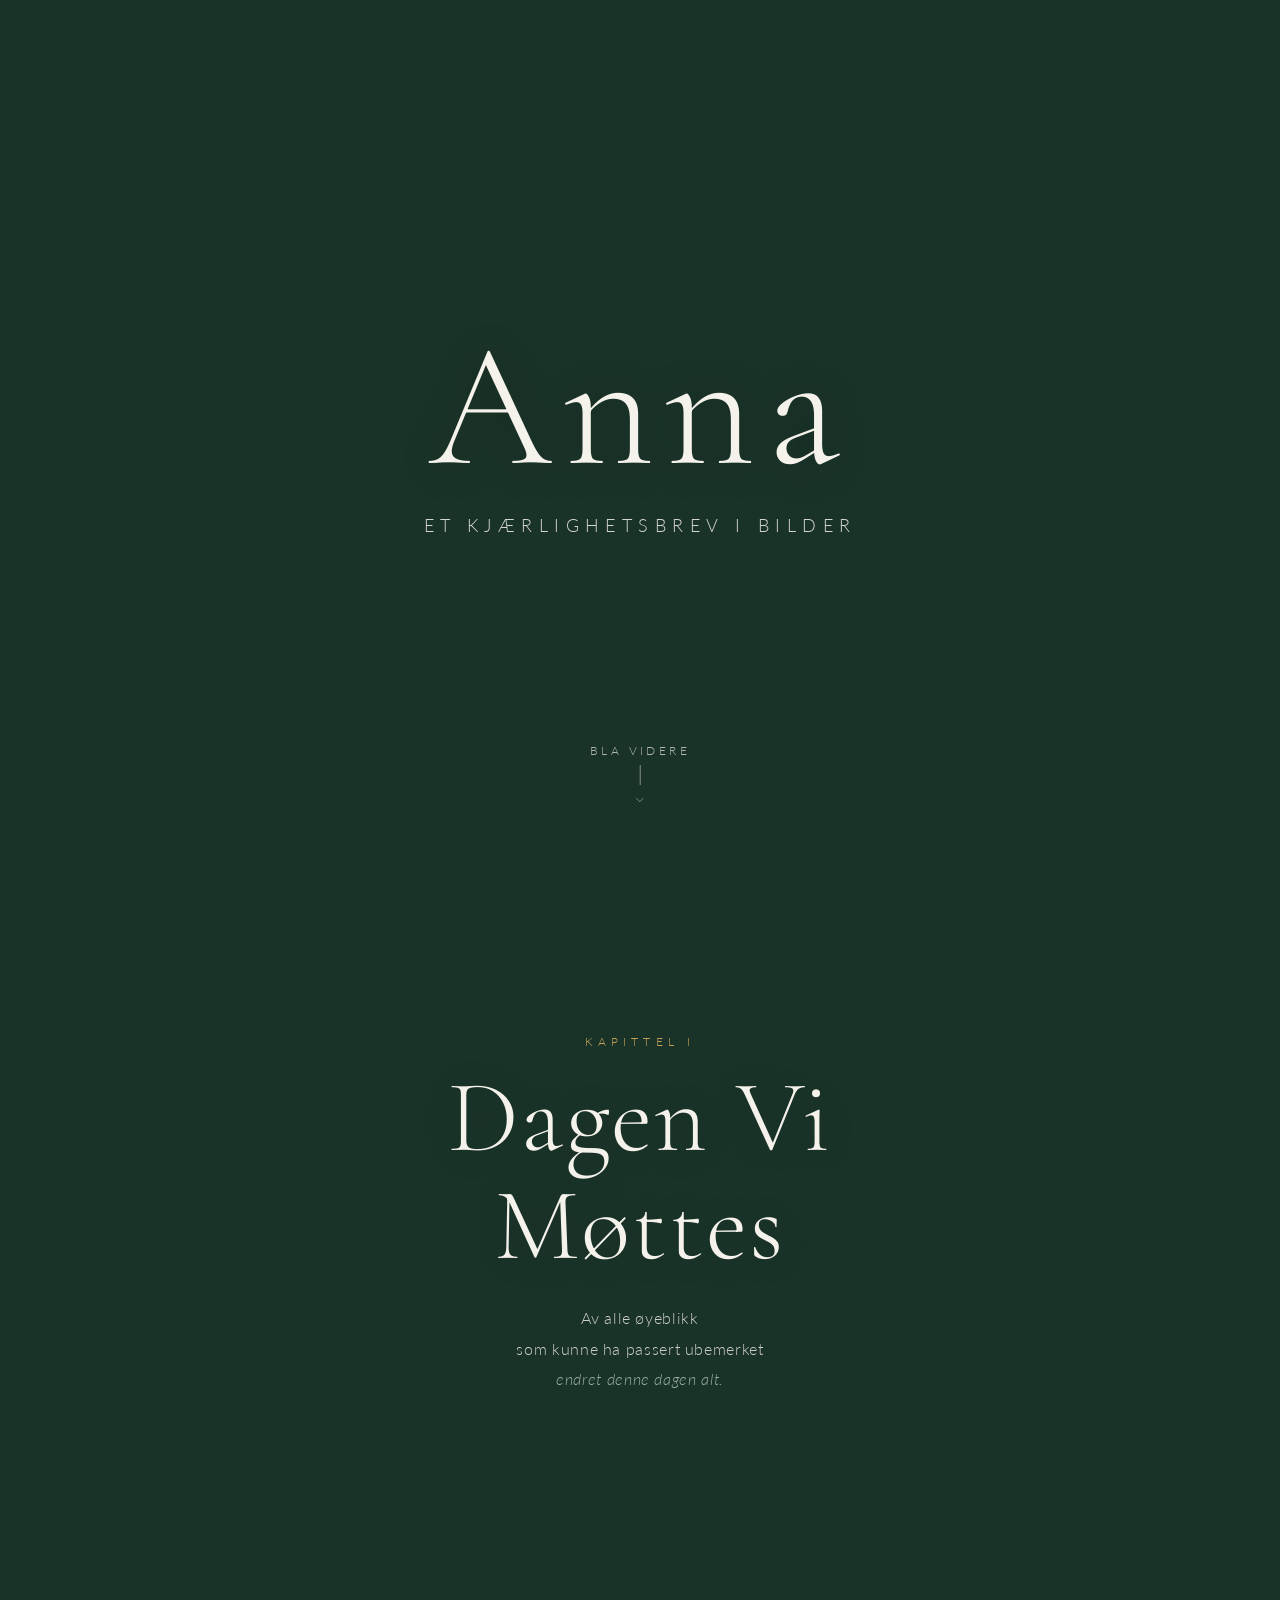
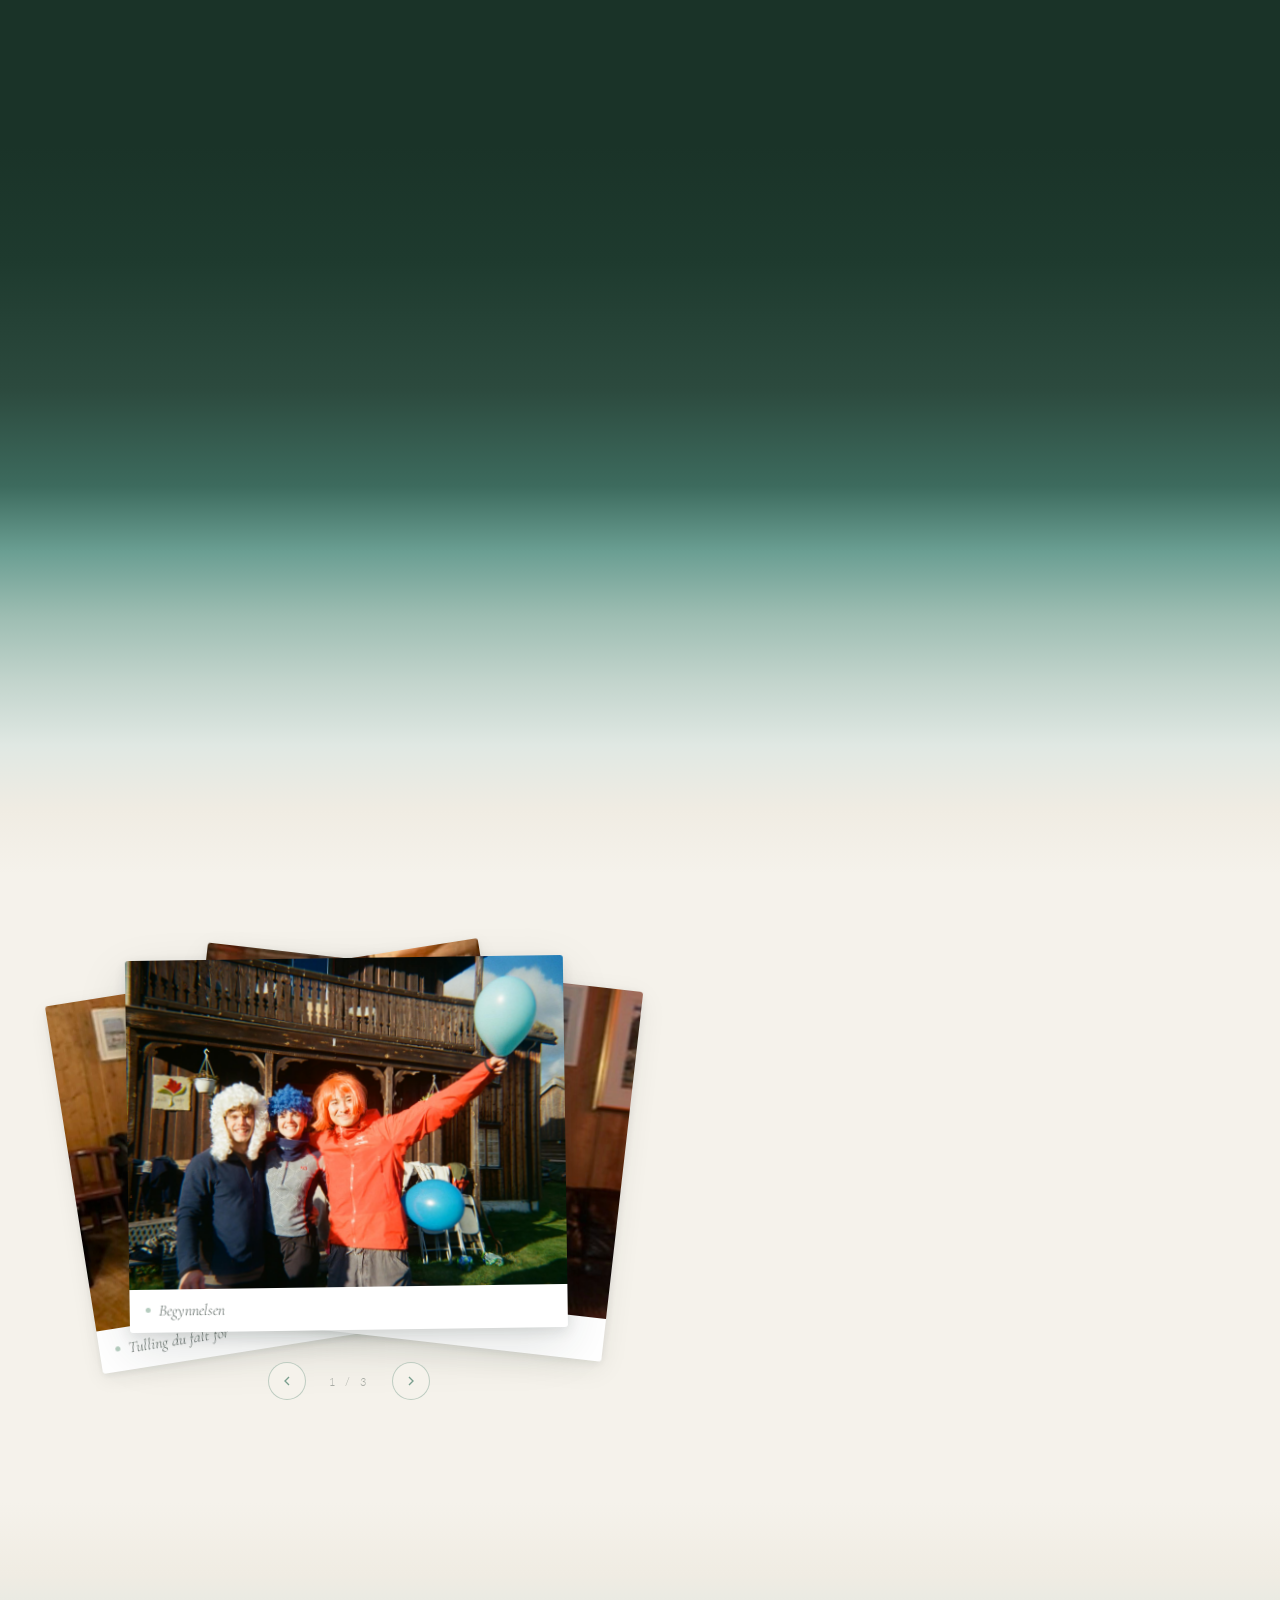
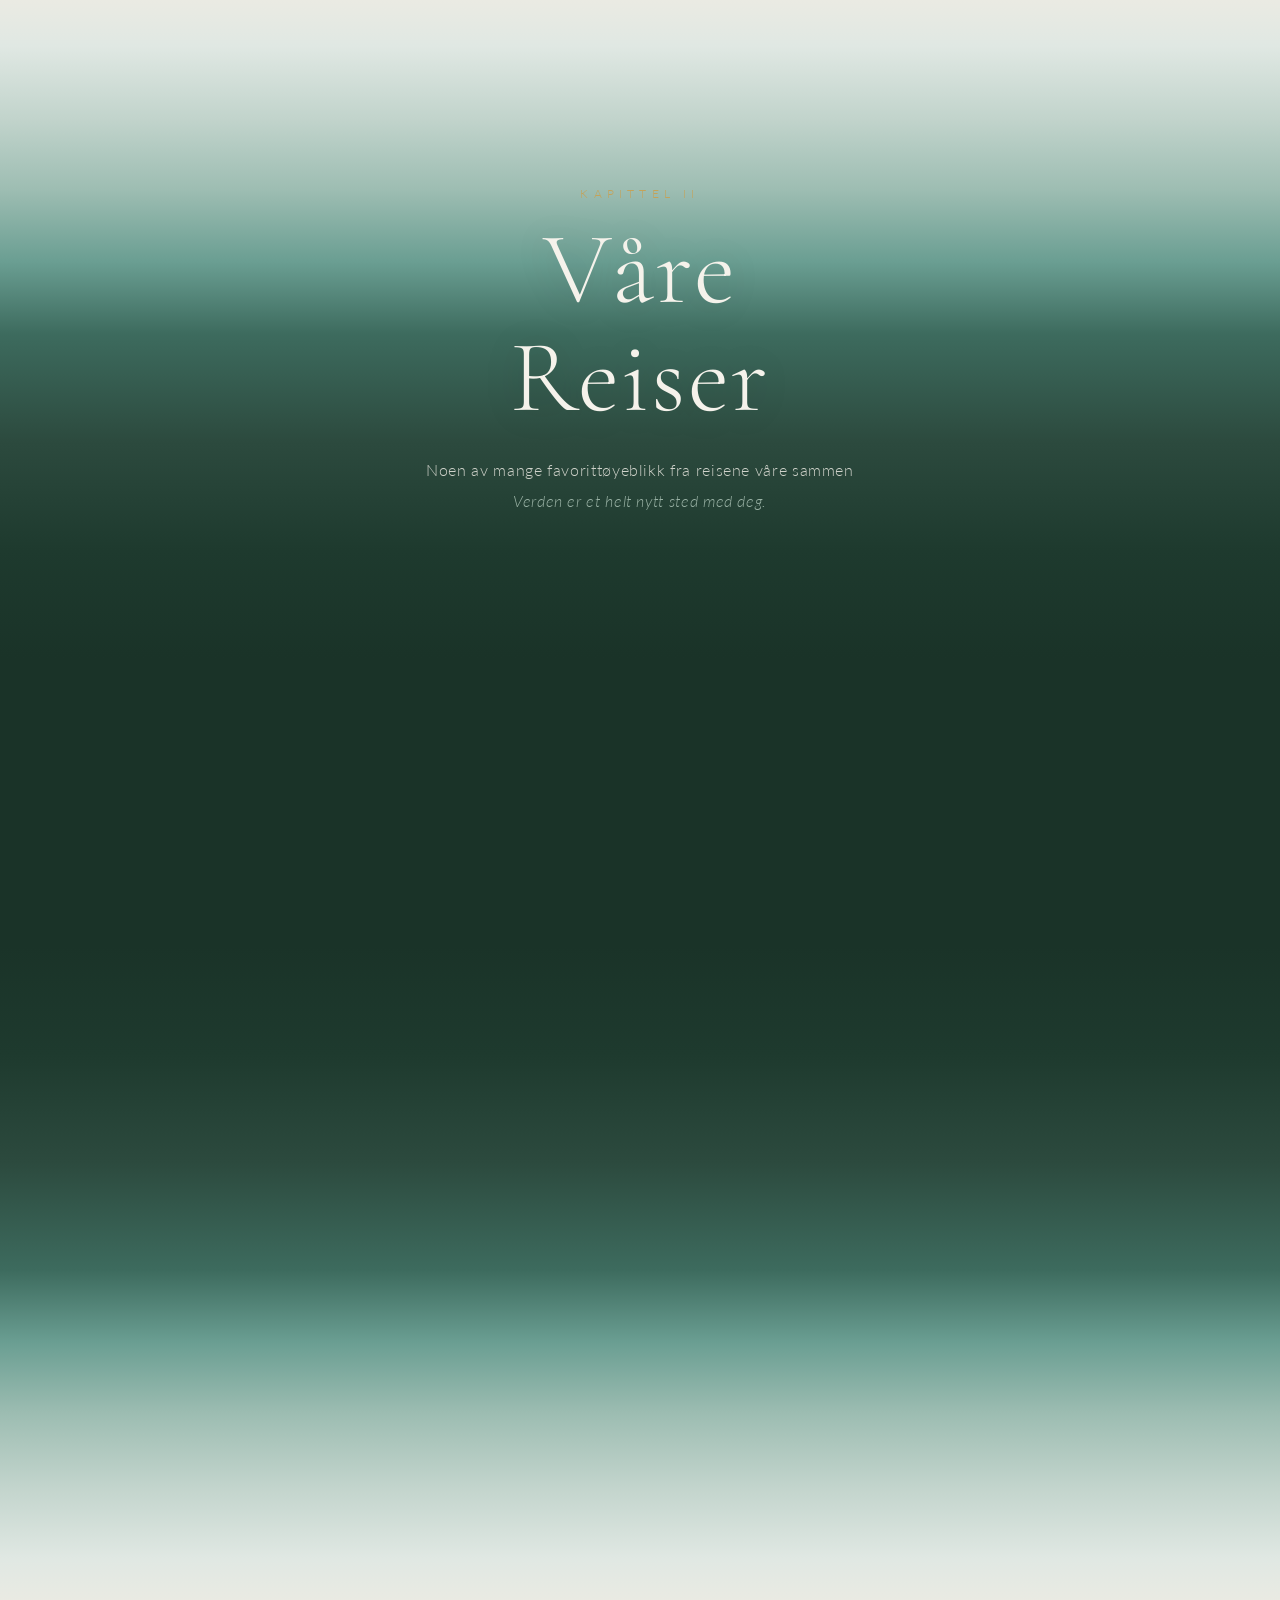
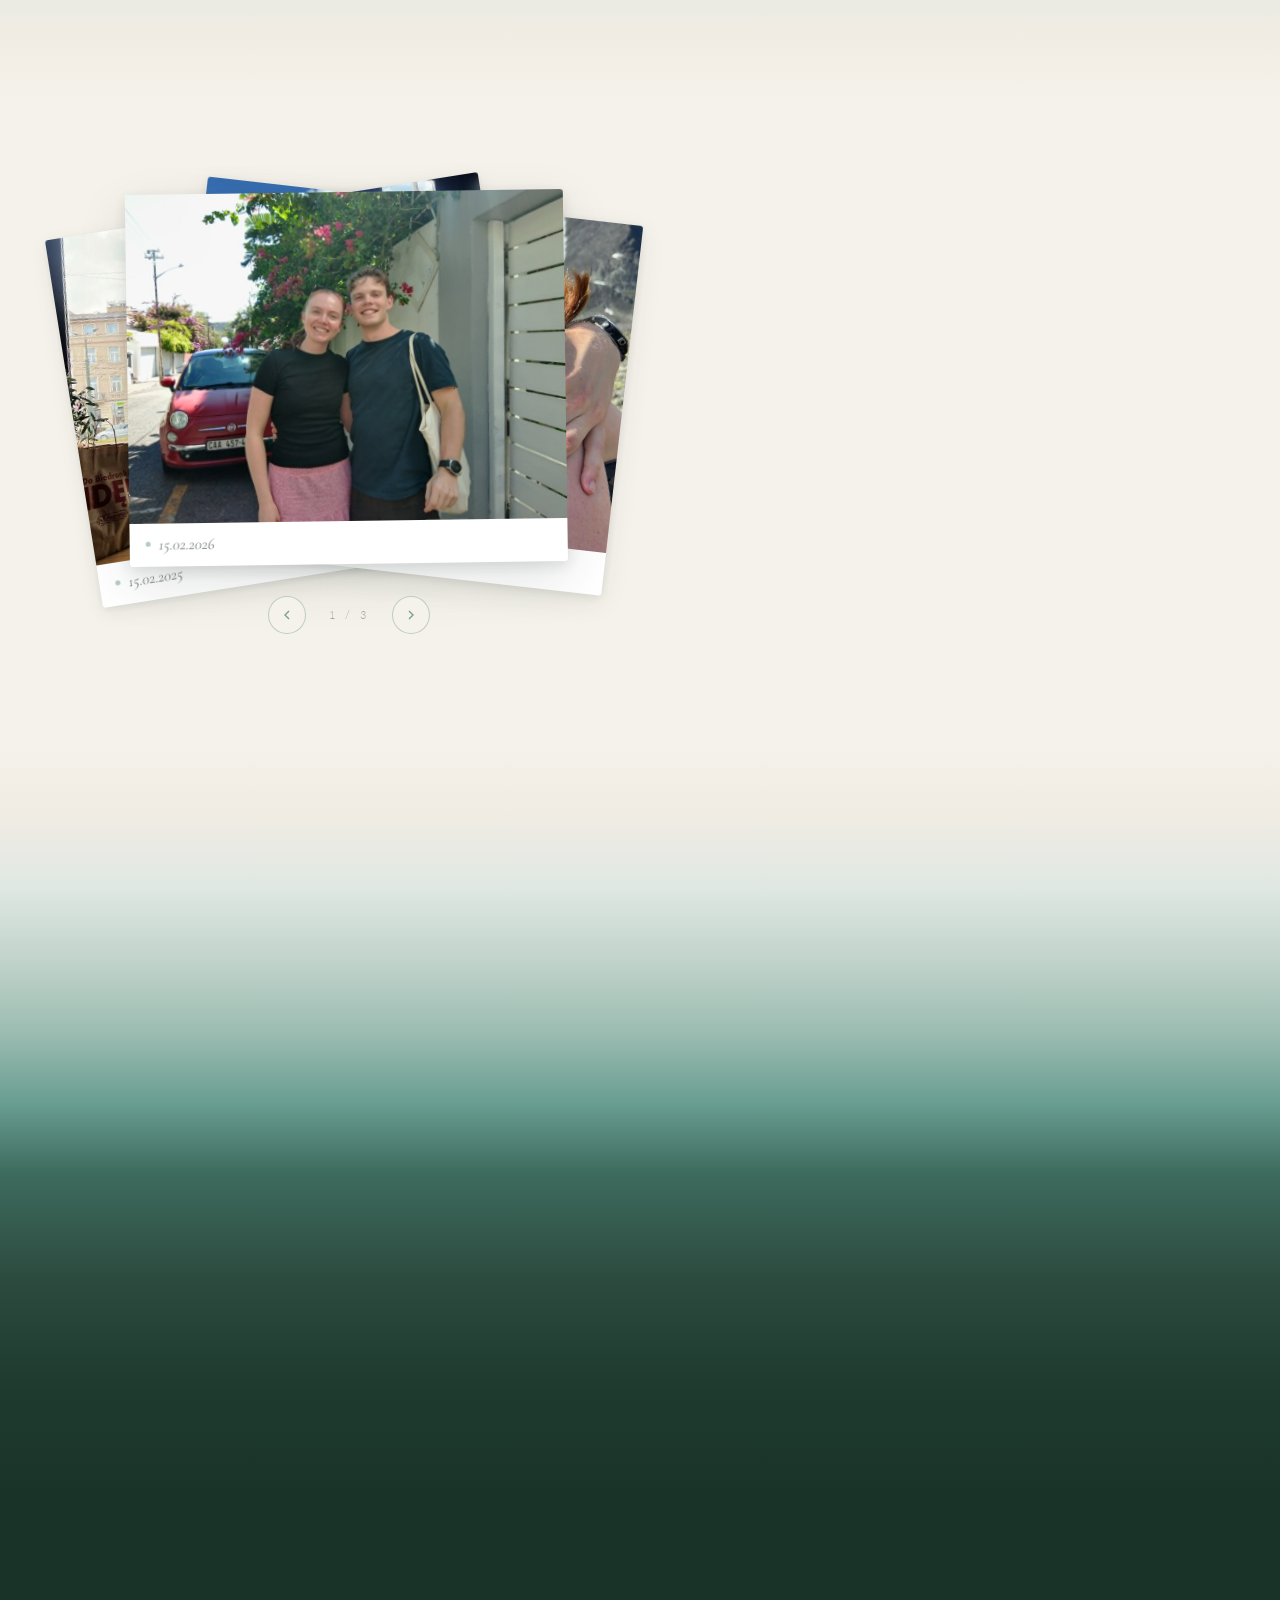
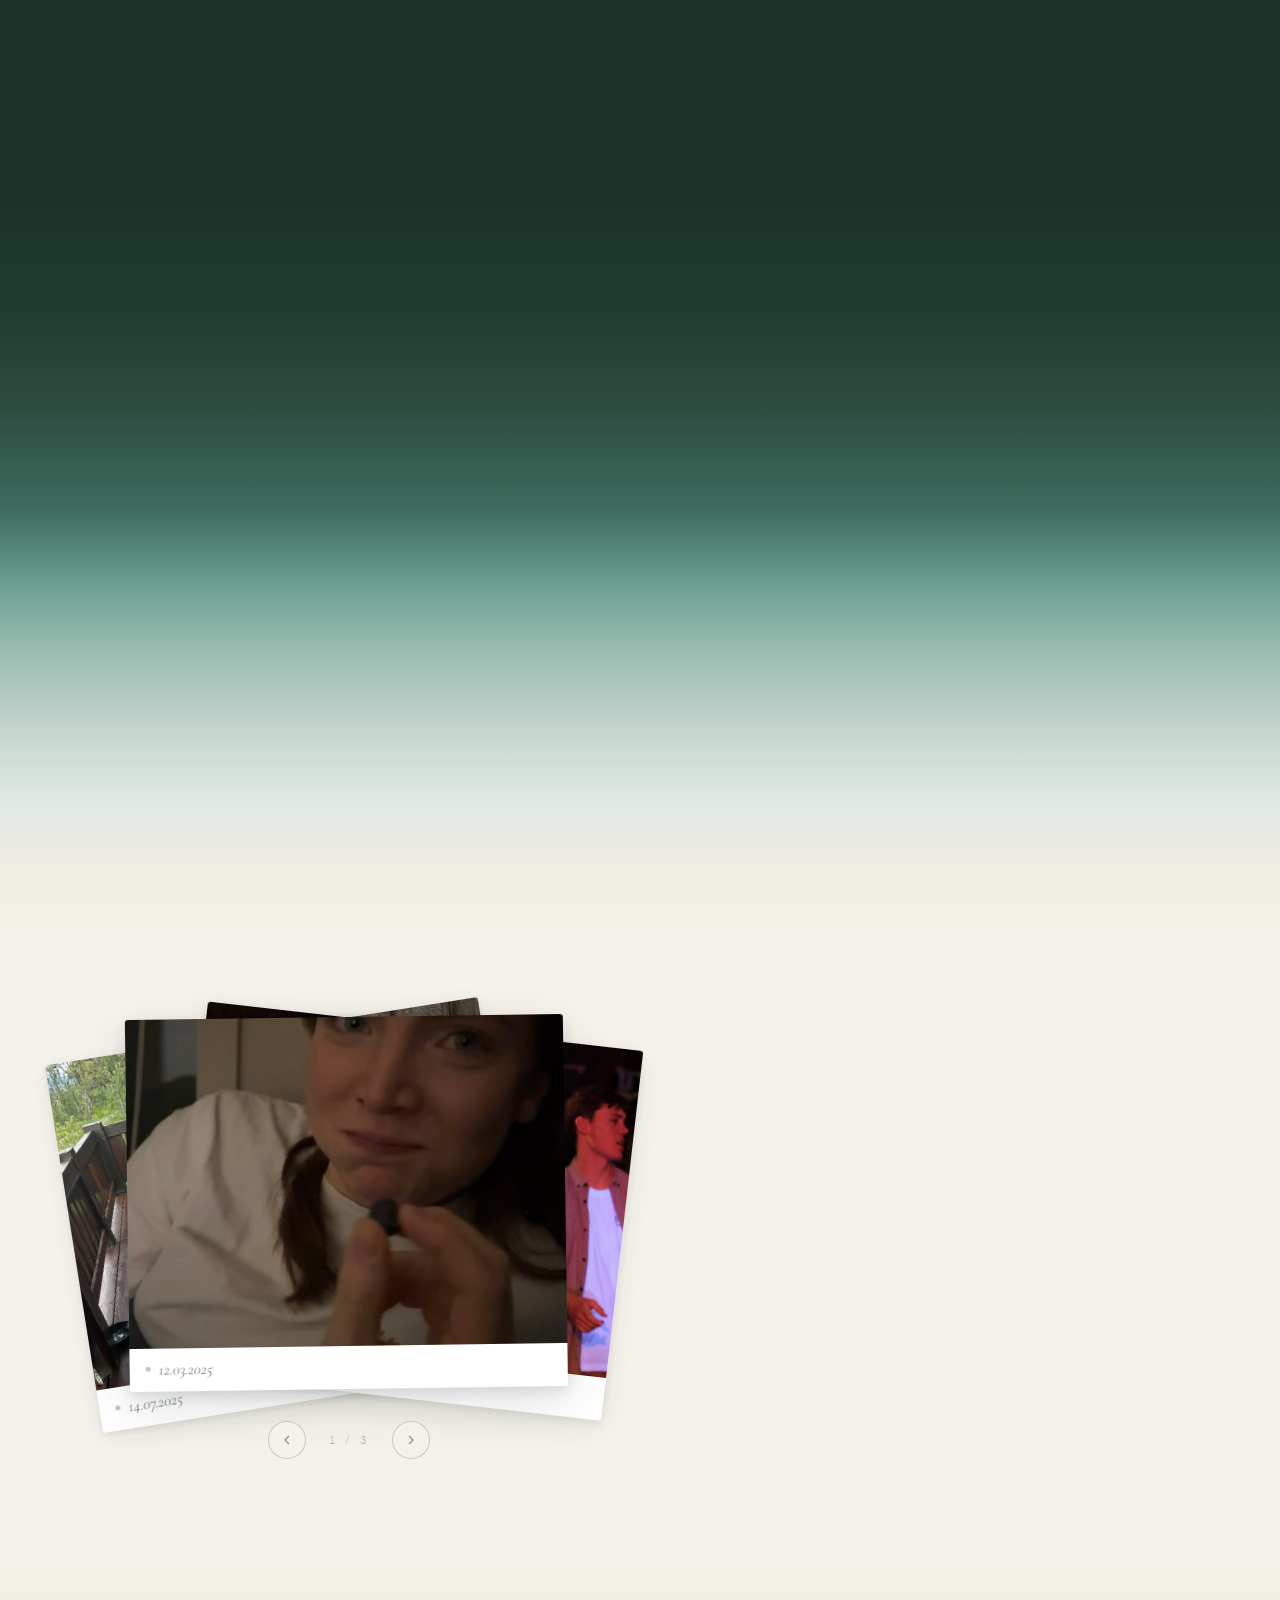
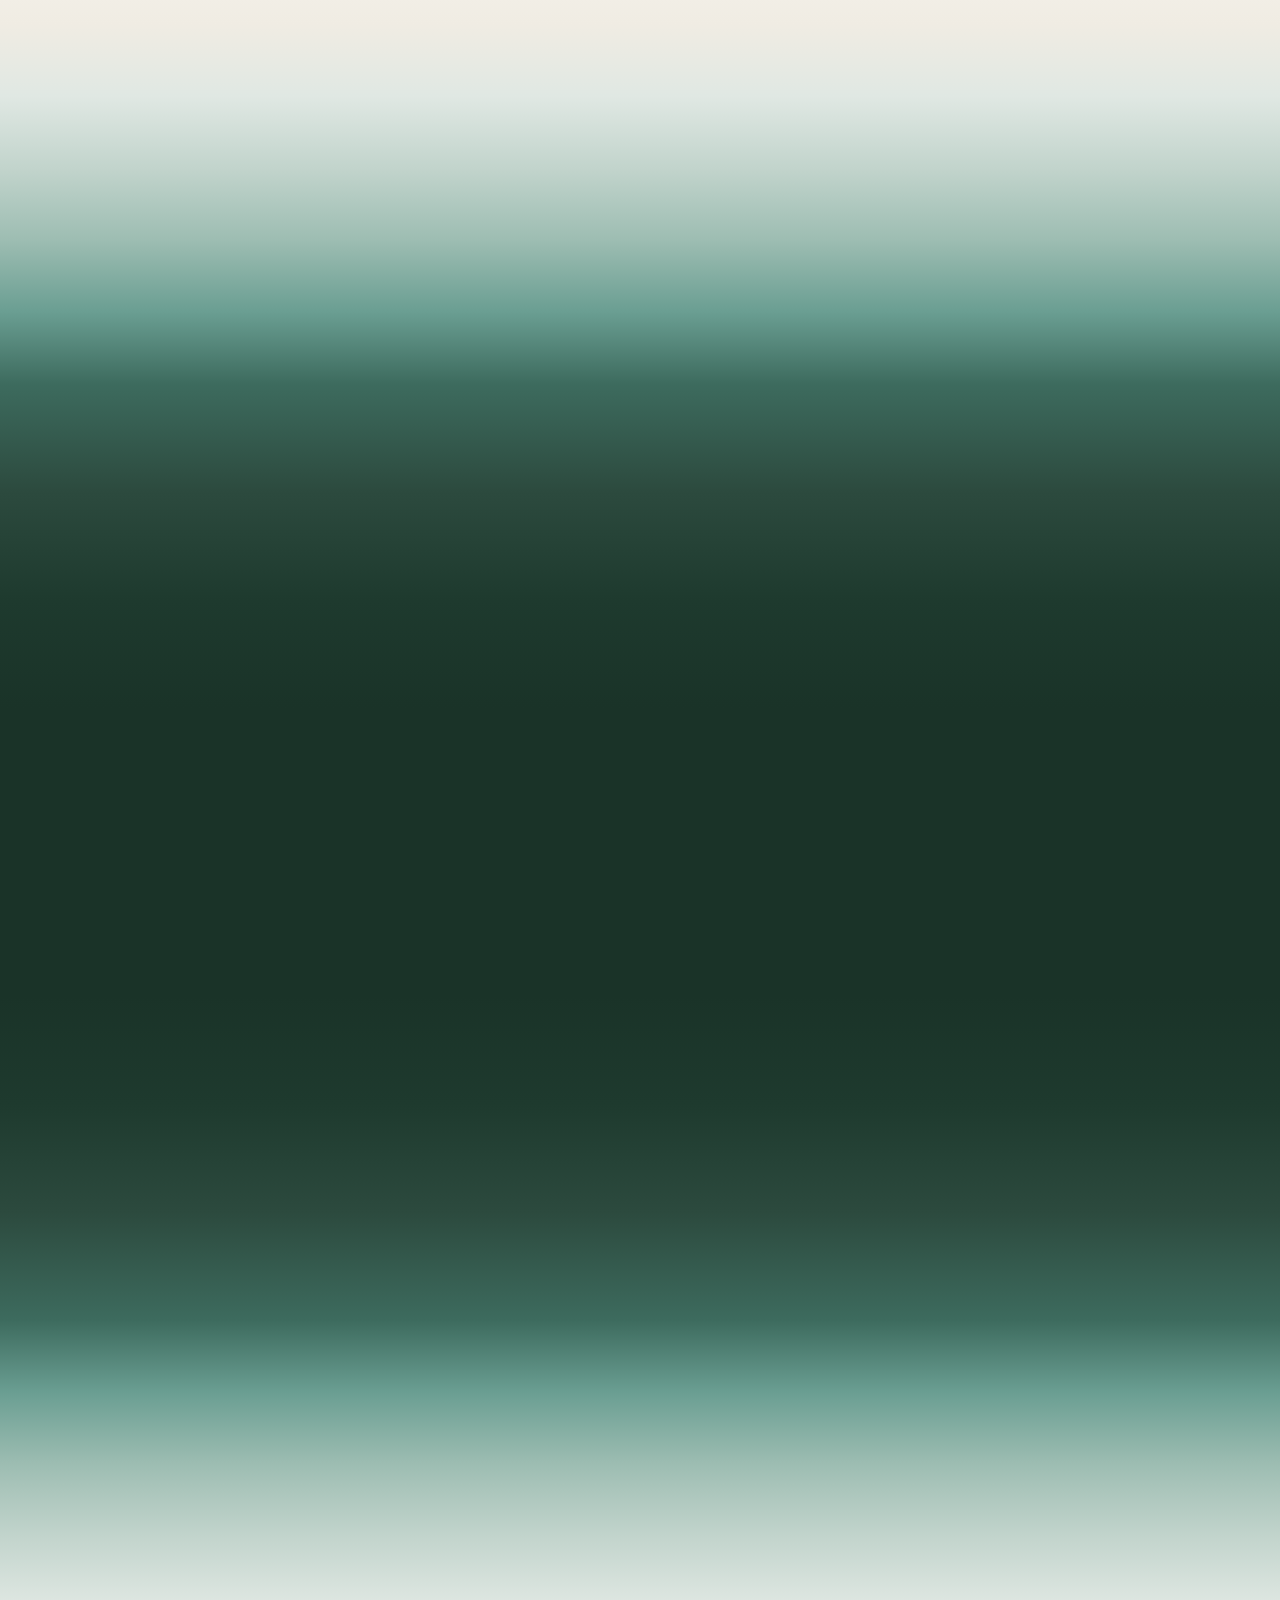
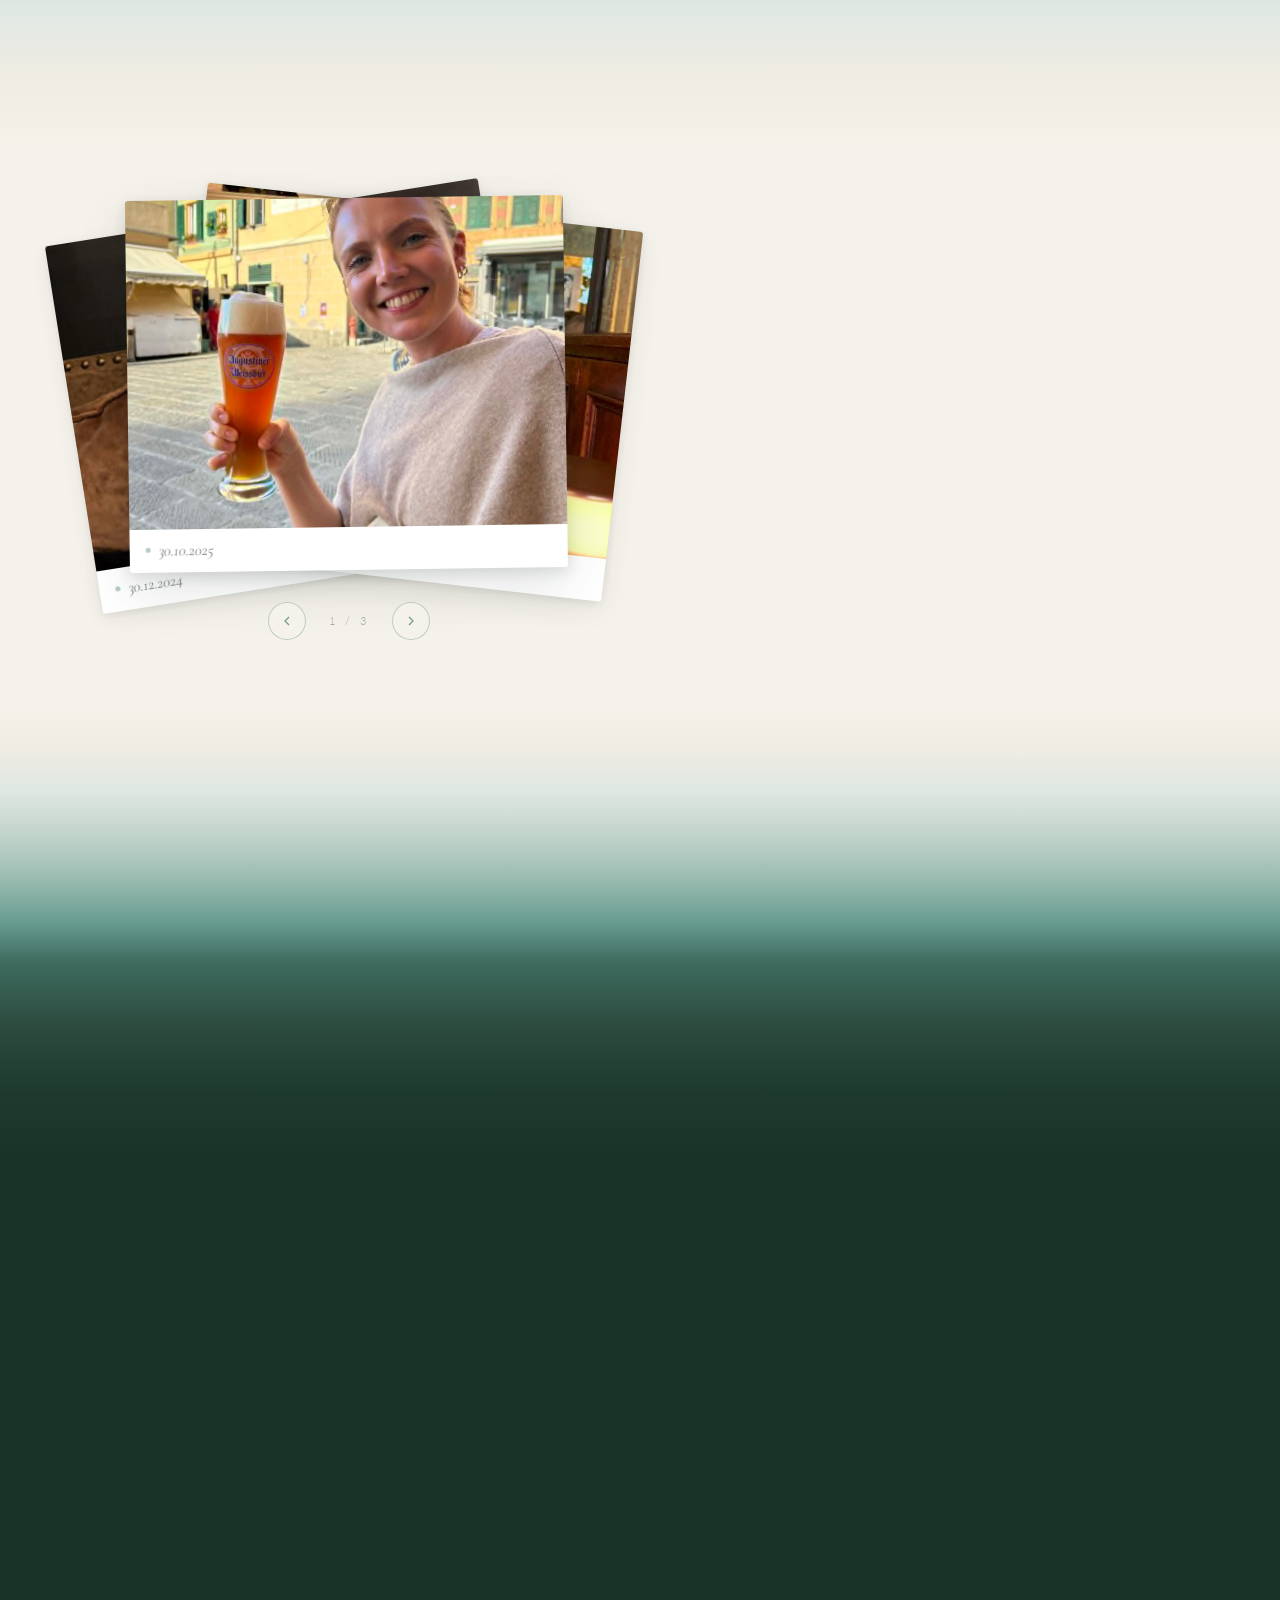
==== commit 6e47a22c: "jaja Co-authored-by: Copilot <copilot@github.com>" ====
--- a/index.html
+++ b/index.html
@@ -34,7 +34,7 @@
   <!-- ══════════════════════════════════════════════════════
        CHAPTER 1 — OUR TRAVELS
   ══════════════════════════════════════════════════════ -->
-  <div class="chapter-divider" style="min-height: 180vh; background: linear-gradient(to bottom,
+  <div class="chapter-divider" data-chapter-first style="min-height: 180vh; background: linear-gradient(to bottom,
     #1A3328 0%,
     #1A3328 55%,
     #1e3a2e 62%,
@@ -343,8 +343,8 @@
         <h2 class="chapter-title">En liten øl<br>med deg</h2>
         <p class="chapter-desc">
           De enkle øyeblikkene<br>
-          som betyr alt.<br>
-          <em>Bare vi to.</em>
+          som minner om en av våre første dates.<br>
+          <em></em>
         </p>
       </div>
     </div>
@@ -357,45 +357,45 @@
         <div class="deck-scene" data-gallery="beer">
 
           <div class="stack-card is-front"
-               data-src="photos/love_4.jpg"
-               data-caption="En kveld med deg"
+               data-src="photos/love_8.jpg"
+               data-caption="30.10.2025"
                data-date="Ingenting slår en rolig kveld bare oss to.">
             <div class="card-img-wrap">
-              <img src="photos/love_8.jpg" alt="En kveld med deg" onerror="this.parentElement.outerHTML=emptyThumb()" />
-            </div>
-            <div class="card-hint"><div class="card-hint-inner">
-              <svg viewBox="0 0 24 24"><path d="M15 3h6v6M9 21H3v-6M21 3l-7 7M3 21l7-7"/></svg>
-              <span>åpne</span>
-            </div></div>
-            <div class="card-label"><span class="card-dot"></span><span class="card-label-text">En kveld med deg</span></div>
+              <img src="photos/love_8.jpg" alt="30.10.2025" onerror="this.parentElement.outerHTML=emptyThumb()" />
+            </div>
+            <div class="card-hint"><div class="card-hint-inner">
+              <svg viewBox="0 0 24 24"><path d="M15 3h6v6M9 21H3v-6M21 3l-7 7M3 21l7-7"/></svg>
+              <span>åpne</span>
+            </div></div>
+            <div class="card-label"><span class="card-dot"></span><span class="card-label-text">30.10.2025</span></div>
           </div>
 
           <div class="stack-card is-mid"
-               data-src="photos/love_5.jpg"
-               data-caption="Cheers"
+               data-src="photos/love_9.jpg"
+               data-caption="1.08.2025"
                data-date="Til oss og alle de øyeblikkene som kommer.">
             <div class="card-img-wrap">
-              <img src="photos/love_9.jpg" alt="Cheers" onerror="this.parentElement.outerHTML=emptyThumb()" />
-            </div>
-            <div class="card-hint"><div class="card-hint-inner">
-              <svg viewBox="0 0 24 24"><path d="M15 3h6v6M9 21H3v-6M21 3l-7 7M3 21l7-7"/></svg>
-              <span>åpne</span>
-            </div></div>
-            <div class="card-label"><span class="card-dot"></span><span class="card-label-text">Cheers</span></div>
+              <img src="photos/love_9.jpg" alt="1.08.2025" onerror="this.parentElement.outerHTML=emptyThumb()" />
+            </div>
+            <div class="card-hint"><div class="card-hint-inner">
+              <svg viewBox="0 0 24 24"><path d="M15 3h6v6M9 21H3v-6M21 3l-7 7M3 21l7-7"/></svg>
+              <span>åpne</span>
+            </div></div>
+            <div class="card-label"><span class="card-dot"></span><span class="card-label-text">1.08.2025</span></div>
           </div>
 
           <div class="stack-card is-back"
                data-src="photos/love_10.jpg"
-               data-caption="Smiler alltid med deg"
+               data-caption="30.12.2024"
                data-date="Det er ikke mye som skal til når du er der.">
             <div class="card-img-wrap">
-              <img src="photos/love_6.jpg" alt="Smiler alltid med deg" onerror="this.parentElement.outerHTML=emptyThumb()" />
-            </div>
-            <div class="card-hint"><div class="card-hint-inner">
-              <svg viewBox="0 0 24 24"><path d="M15 3h6v6M9 21H3v-6M21 3l-7 7M3 21l7-7"/></svg>
-              <span>åpne</span>
-            </div></div>
-            <div class="card-label"><span class="card-dot"></span><span class="card-label-text">Smiler alltid med deg</span></div>
+              <img src="photos/love_10.jpg" alt="30.12.2024" onerror="this.parentElement.outerHTML=emptyThumb()" />
+            </div>
+            <div class="card-hint"><div class="card-hint-inner">
+              <svg viewBox="0 0 24 24"><path d="M15 3h6v6M9 21H3v-6M21 3l-7 7M3 21l7-7"/></svg>
+              <span>åpne</span>
+            </div></div>
+            <div class="card-label"><span class="card-dot"></span><span class="card-label-text">30.12.2024</span></div>
           </div>
 
         </div>
@@ -421,7 +421,6 @@
           Jeg vil ha tusen slike kvelder til.
         </p>
         <div class="panel-photo-info">
-          <p class="panel-caption">Bare vi to</p>
           <p class="panel-date">Alltid det beste selskap</p>
         </div>
       </div>
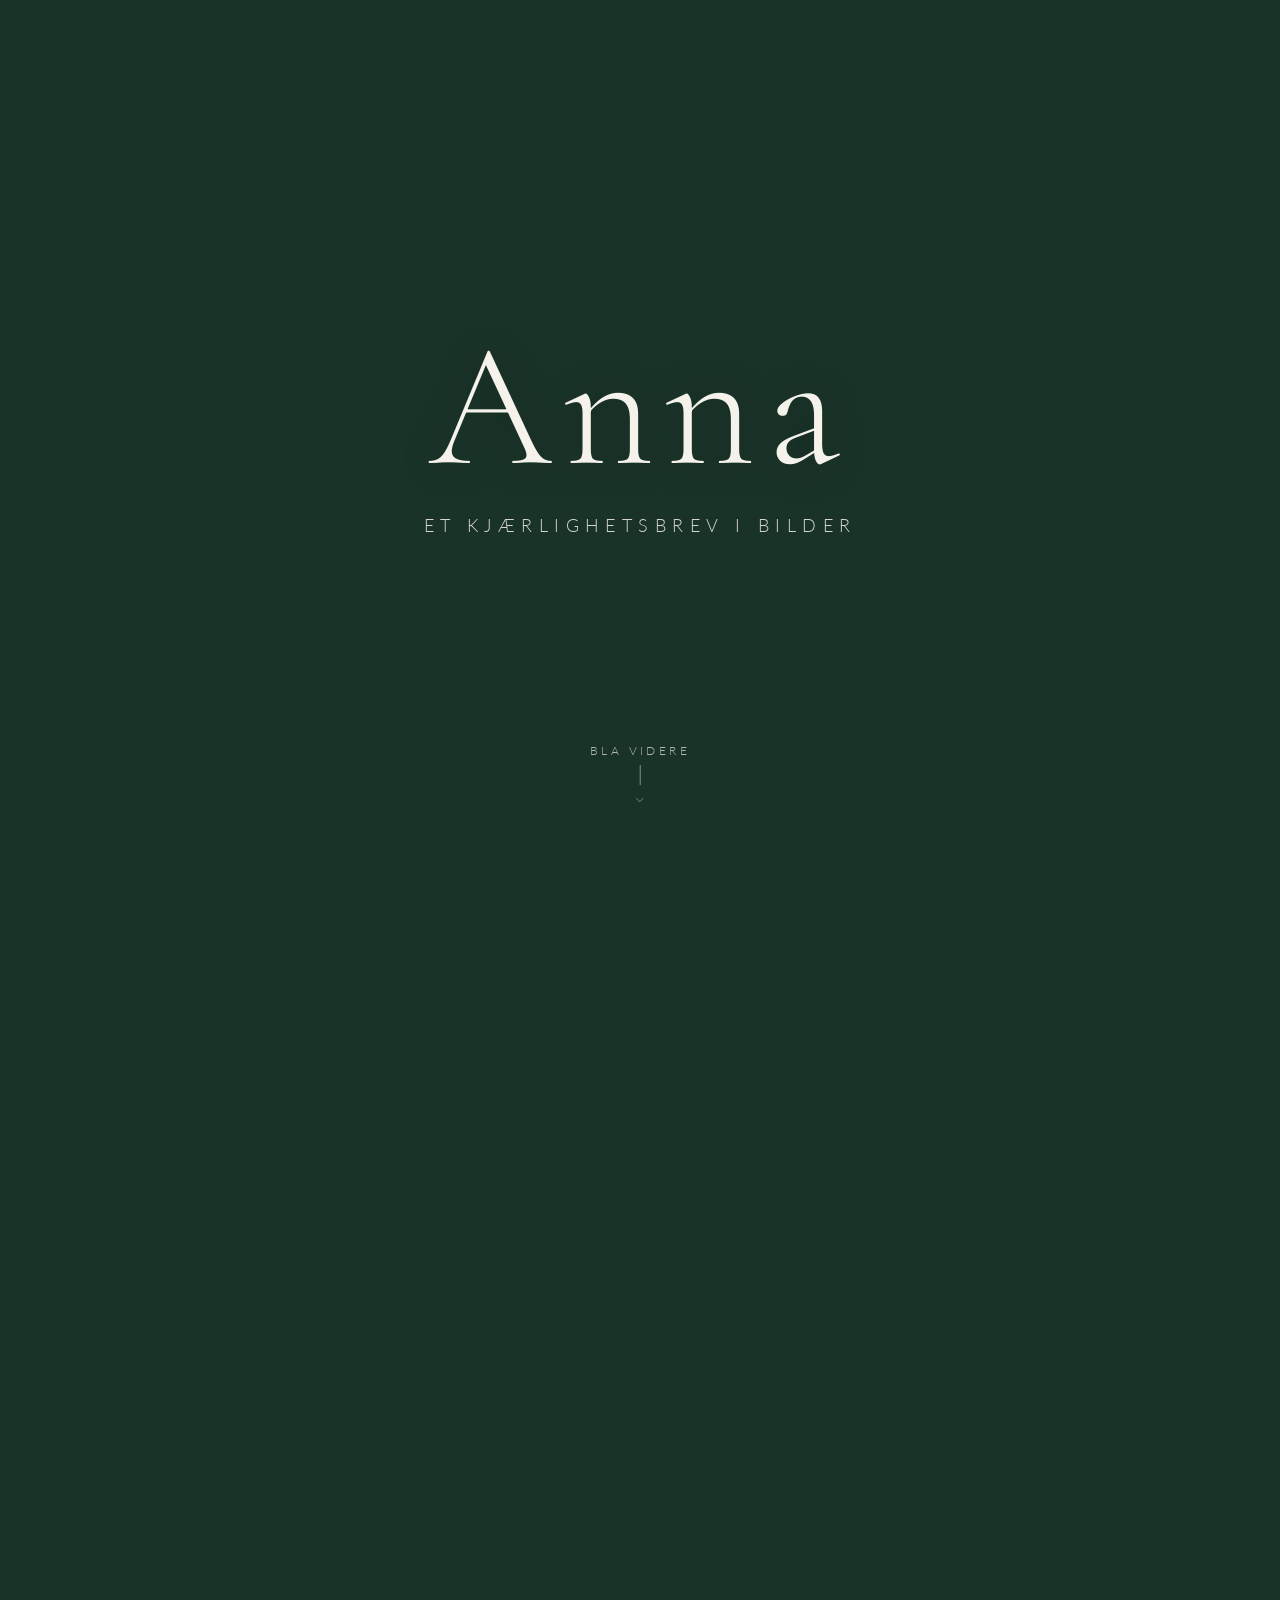
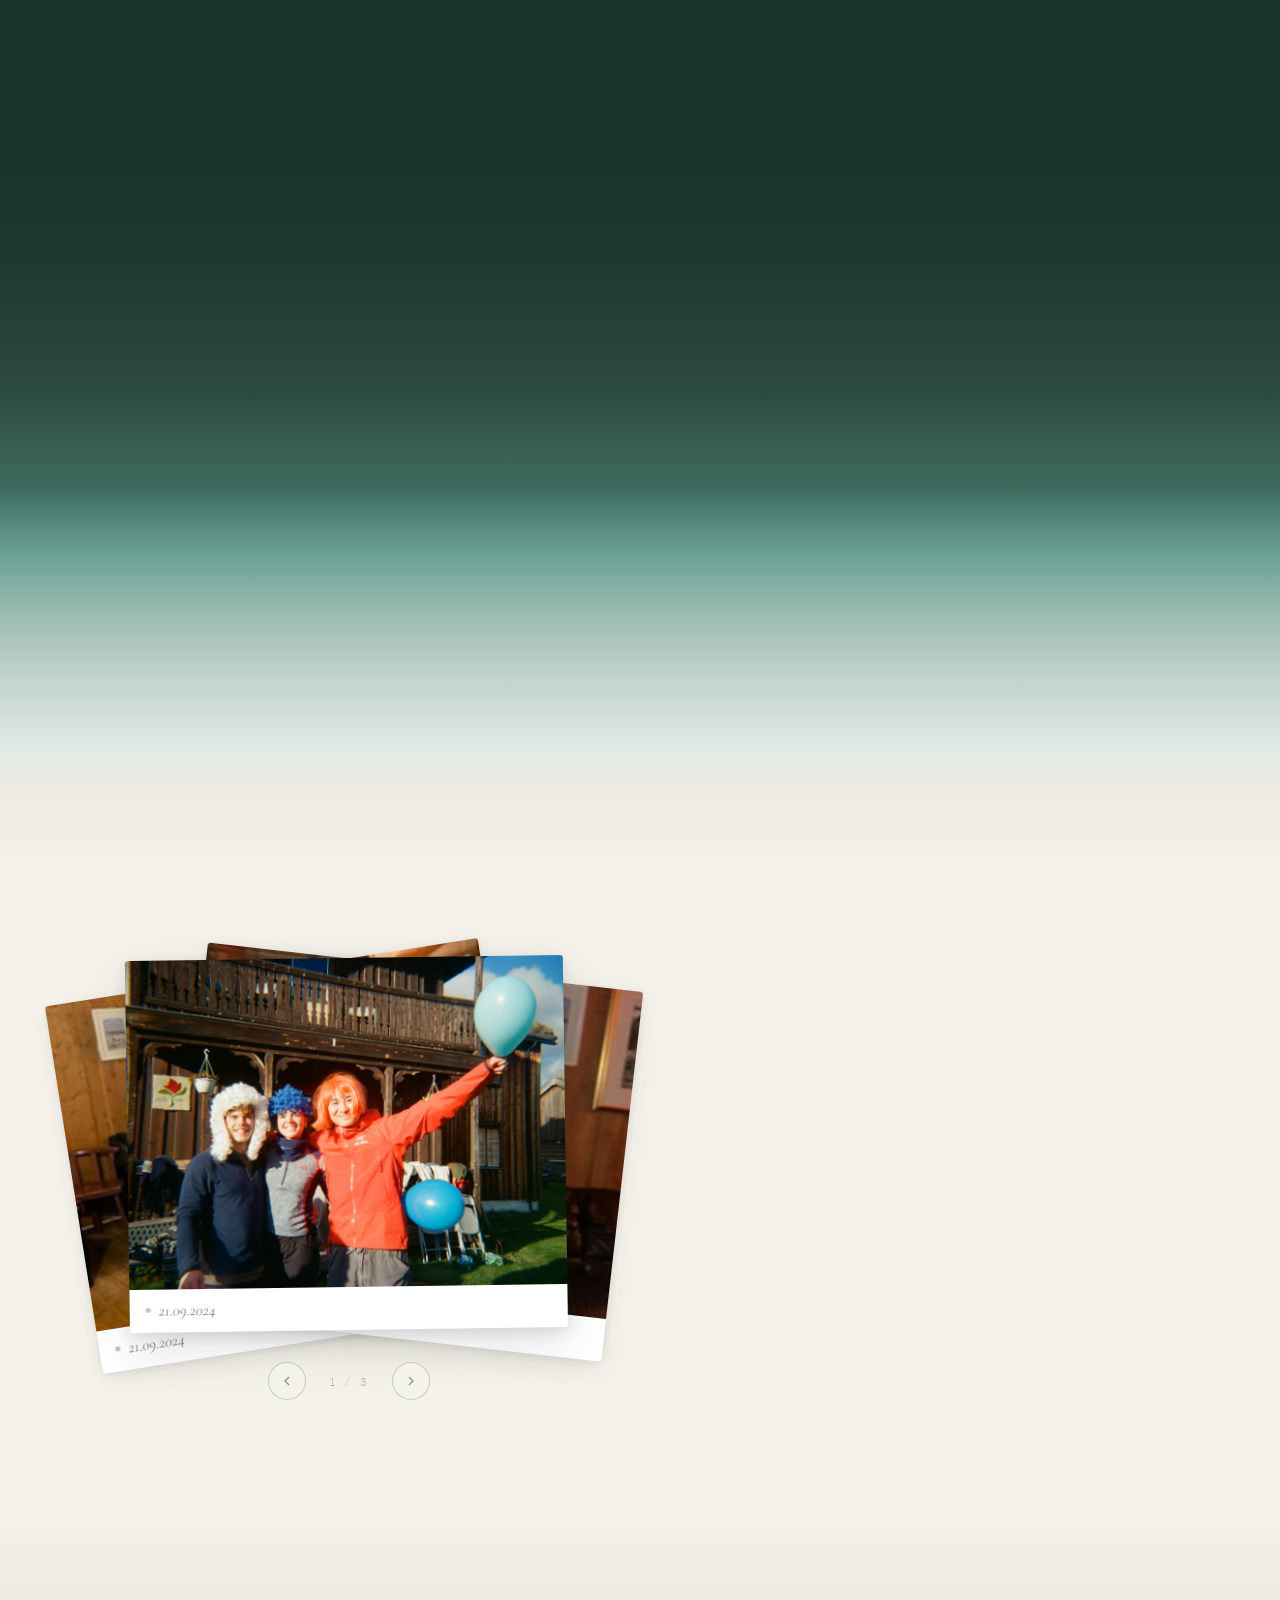
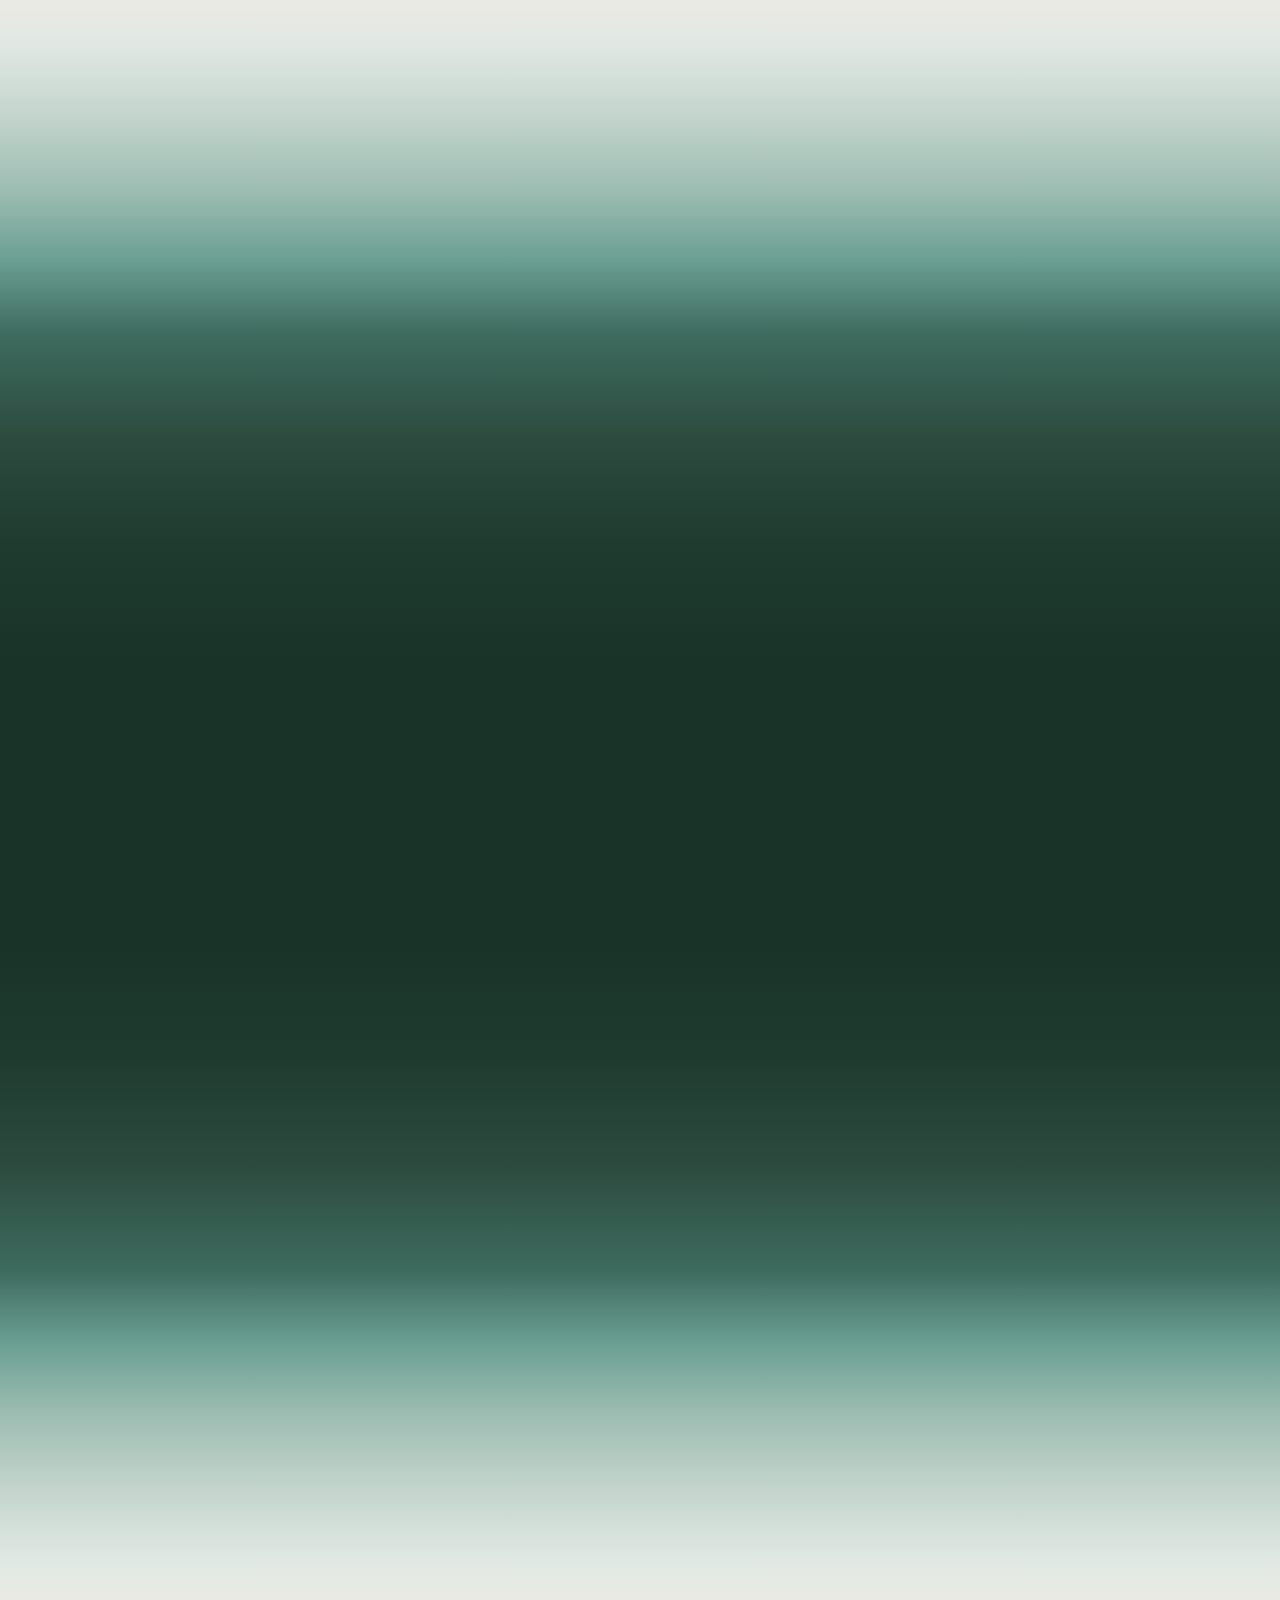
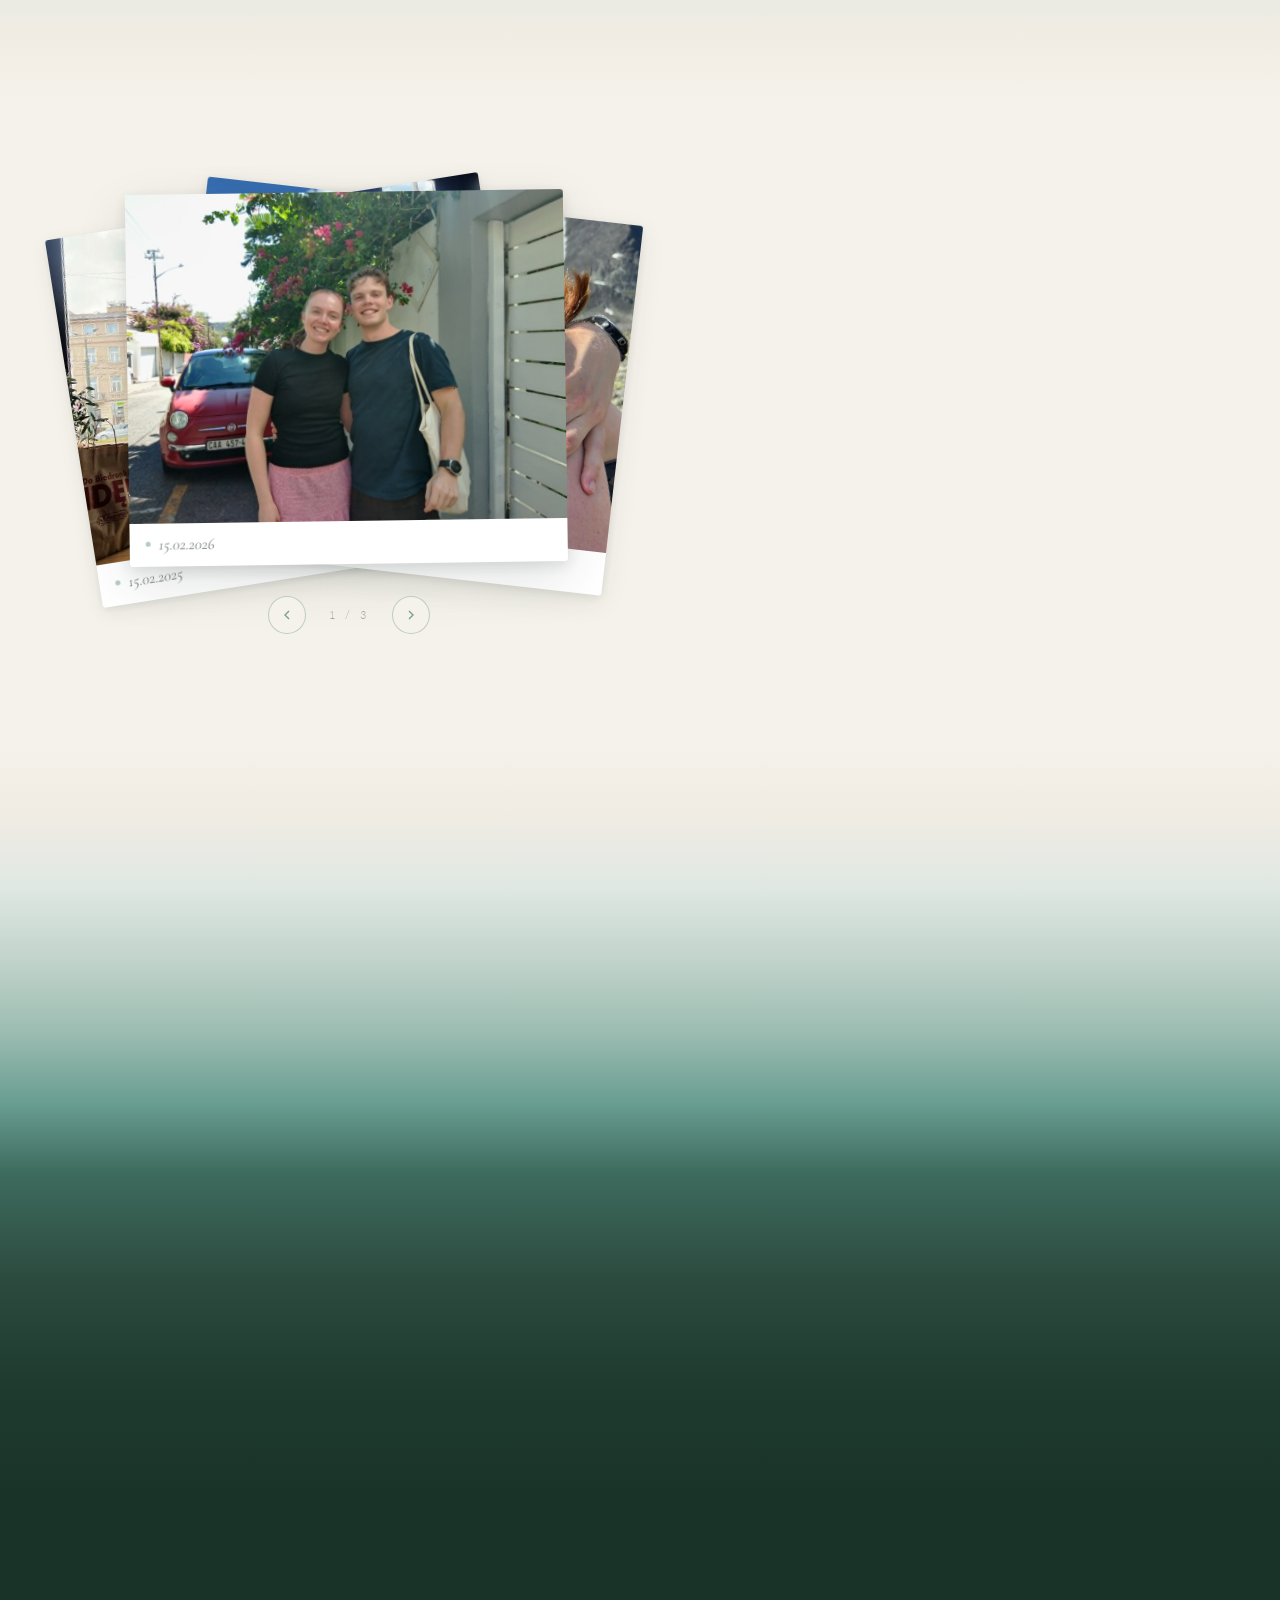
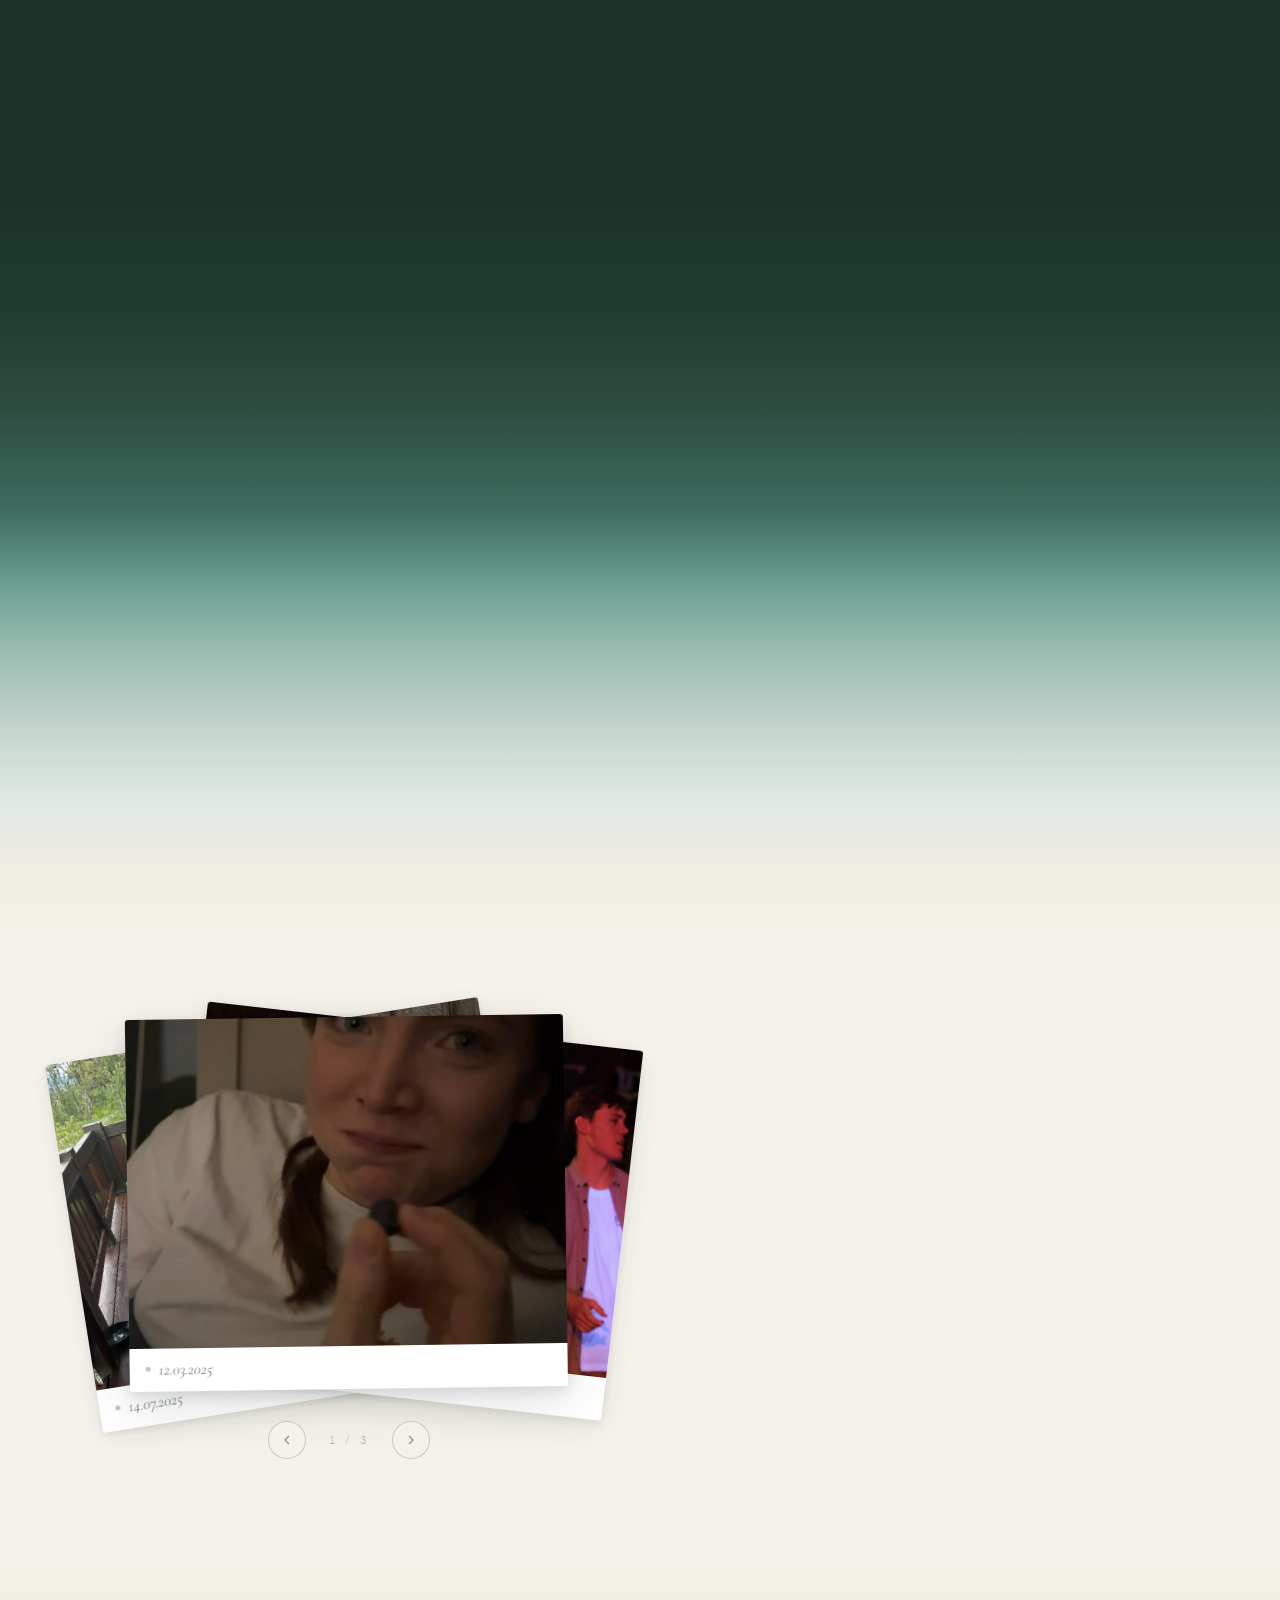
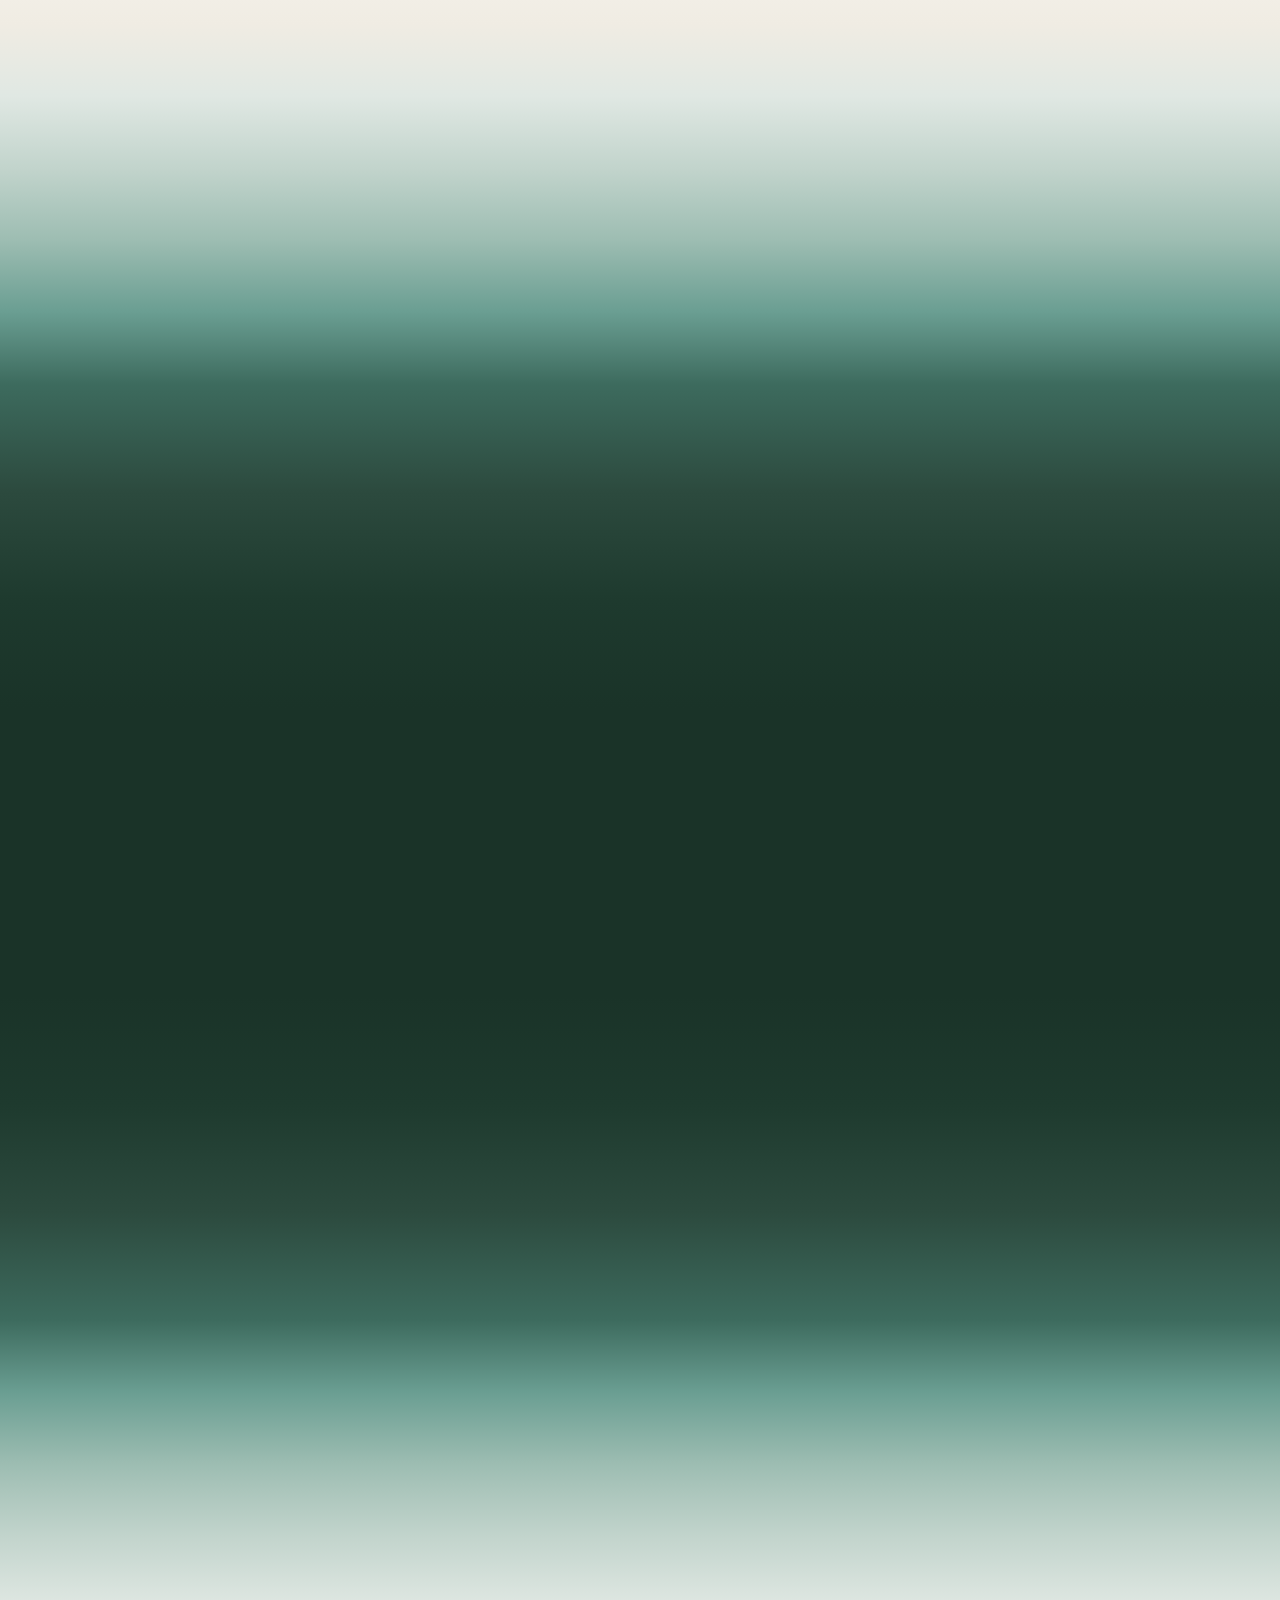
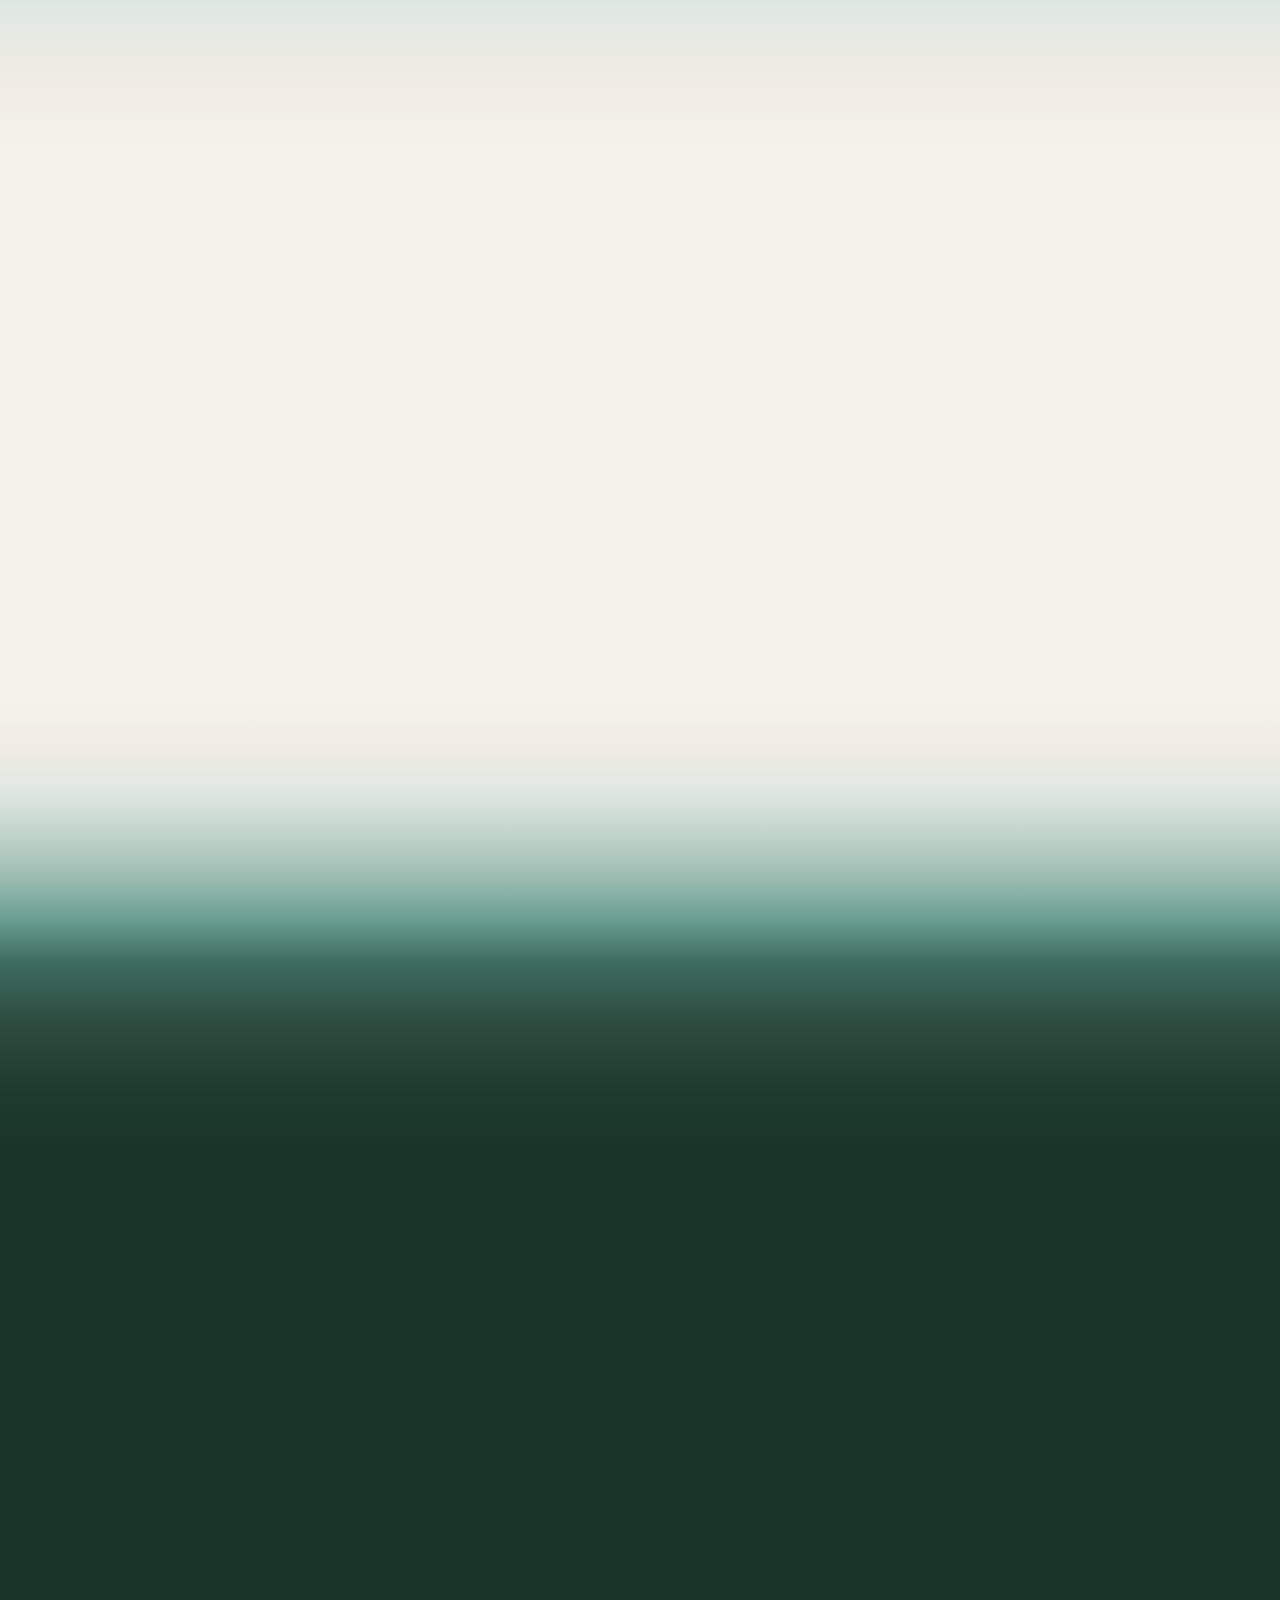
==== commit 9cead296: "fikse på ord" ====
--- a/index.html
+++ b/index.html
@@ -69,16 +69,16 @@
 
           <div class="stack-card is-front"
                data-src="photos/met_1.jpg"
-               data-caption="Begynnelsen"
+               data-caption="Hytteturen"
                data-date="Der det hele begynte">
             <div class="card-img-wrap">
-              <img src="photos/met_1.jpg" alt="Begynnelsen" onerror="this.parentElement.outerHTML=emptyThumb()" />
-            </div>
-            <div class="card-hint"><div class="card-hint-inner">
-              <svg viewBox="0 0 24 24"><path d="M15 3h6v6M9 21H3v-6M21 3l-7 7M3 21l7-7"/></svg>
-              <span>åpne</span>
-            </div></div>
-            <div class="card-label"><span class="card-dot"></span><span class="card-label-text">Begynnelsen</span></div>
+              <img src="photos/met_1.jpg" alt="Hytteturen" onerror="this.parentElement.outerHTML=emptyThumb()" />
+            </div>
+            <div class="card-hint"><div class="card-hint-inner">
+              <svg viewBox="0 0 24 24"><path d="M15 3h6v6M9 21H3v-6M21 3l-7 7M3 21l7-7"/></svg>
+              <span>åpne</span>
+            </div></div>
+            <div class="card-label"><span class="card-dot"></span><span class="card-label-text">21.09.2024</span></div>
           </div>
 
           <div class="stack-card is-mid"
@@ -92,7 +92,7 @@
               <svg viewBox="0 0 24 24"><path d="M15 3h6v6M9 21H3v-6M21 3l-7 7M3 21l7-7"/></svg>
               <span>åpne</span>
             </div></div>
-            <div class="card-label"><span class="card-dot"></span><span class="card-label-text">Jenta mi</span></div>
+            <div class="card-label"><span class="card-dot"></span><span class="card-label-text">21.09.2024</span></div>
           </div>
 
           <div class="stack-card is-back"
@@ -106,7 +106,7 @@
               <svg viewBox="0 0 24 24"><path d="M15 3h6v6M9 21H3v-6M21 3l-7 7M3 21l7-7"/></svg>
               <span>åpne</span>
             </div></div>
-            <div class="card-label"><span class="card-dot"></span><span class="card-label-text">Tulling du falt for</span></div>
+            <div class="card-label"><span class="card-dot"></span><span class="card-label-text">21.09.2024</span></div>
           </div>
 
         </div><!-- /deck-scene -->
@@ -224,7 +224,7 @@
         <h3 class="panel-title">Våre<br>Reiser</h3>
         <div class="panel-divider"></div>
         <p class="panel-body">
-          Jeg elsker å reise sammen med deg, og det er virkelig ingenting som slår å oppdage nye steder med deg. <br><br>
+          Jeg elsker å reise sammen med deg, og det er virkelig ingenting som slår å oppdage nye steder sammen. <br><br>
           <em>Hvert sted vi drar er vakkert når du er der.</em><br><br>
           Gleder meg til flere eventyr sammen, og til alle de små øyeblikkene på veien.
         </p>
@@ -359,7 +359,7 @@
           <div class="stack-card is-front"
                data-src="photos/love_8.jpg"
                data-caption="30.10.2025"
-               data-date="Ingenting slår en rolig kveld bare oss to.">
+               data-date="Liten italiensk en også.">
             <div class="card-img-wrap">
               <img src="photos/love_8.jpg" alt="30.10.2025" onerror="this.parentElement.outerHTML=emptyThumb()" />
             </div>
@@ -373,7 +373,7 @@
           <div class="stack-card is-mid"
                data-src="photos/love_9.jpg"
                data-caption="1.08.2025"
-               data-date="Til oss og alle de øyeblikkene som kommer.">
+               data-date="SKÅL!.">
             <div class="card-img-wrap">
               <img src="photos/love_9.jpg" alt="1.08.2025" onerror="this.parentElement.outerHTML=emptyThumb()" />
             </div>
@@ -387,7 +387,7 @@
           <div class="stack-card is-back"
                data-src="photos/love_10.jpg"
                data-caption="30.12.2024"
-               data-date="Det er ikke mye som skal til når du er der.">
+               data-date="Første av disse bildene.">
             <div class="card-img-wrap">
               <img src="photos/love_10.jpg" alt="30.12.2024" onerror="this.parentElement.outerHTML=emptyThumb()" />
             </div>
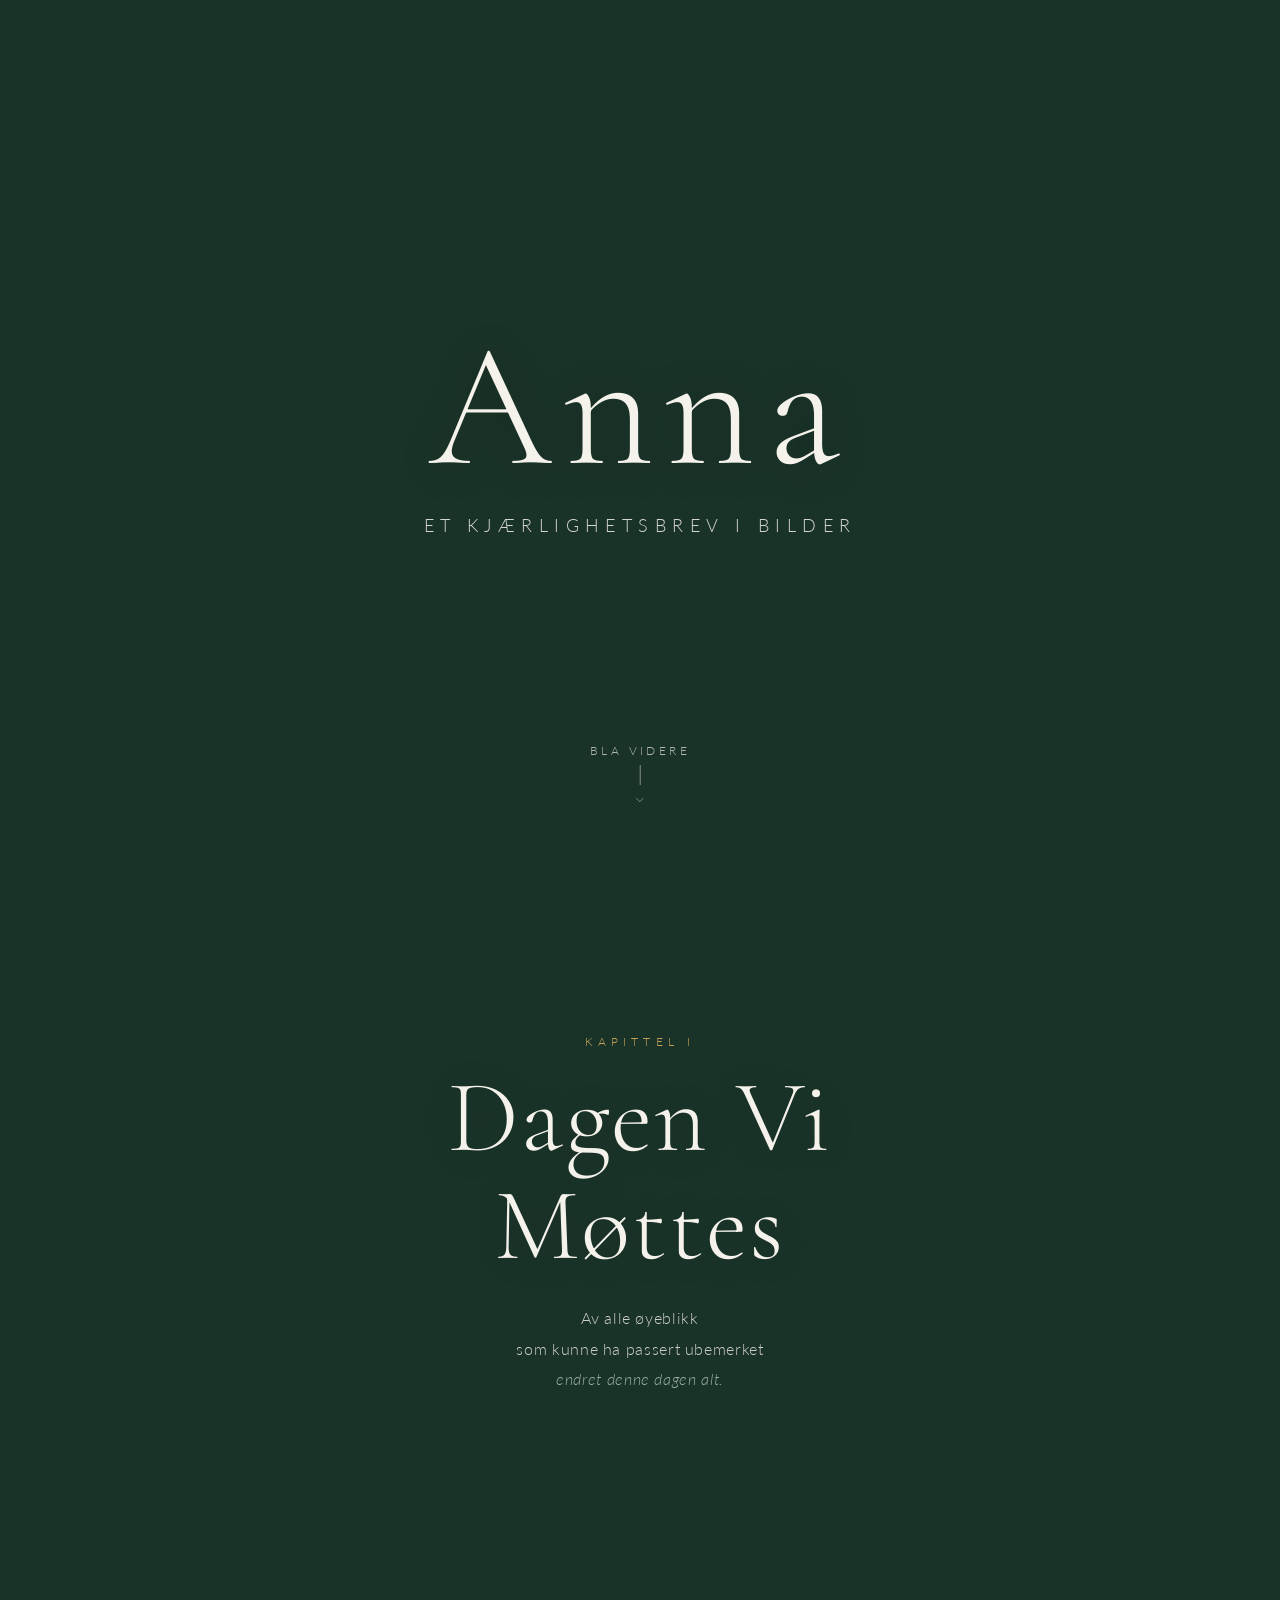
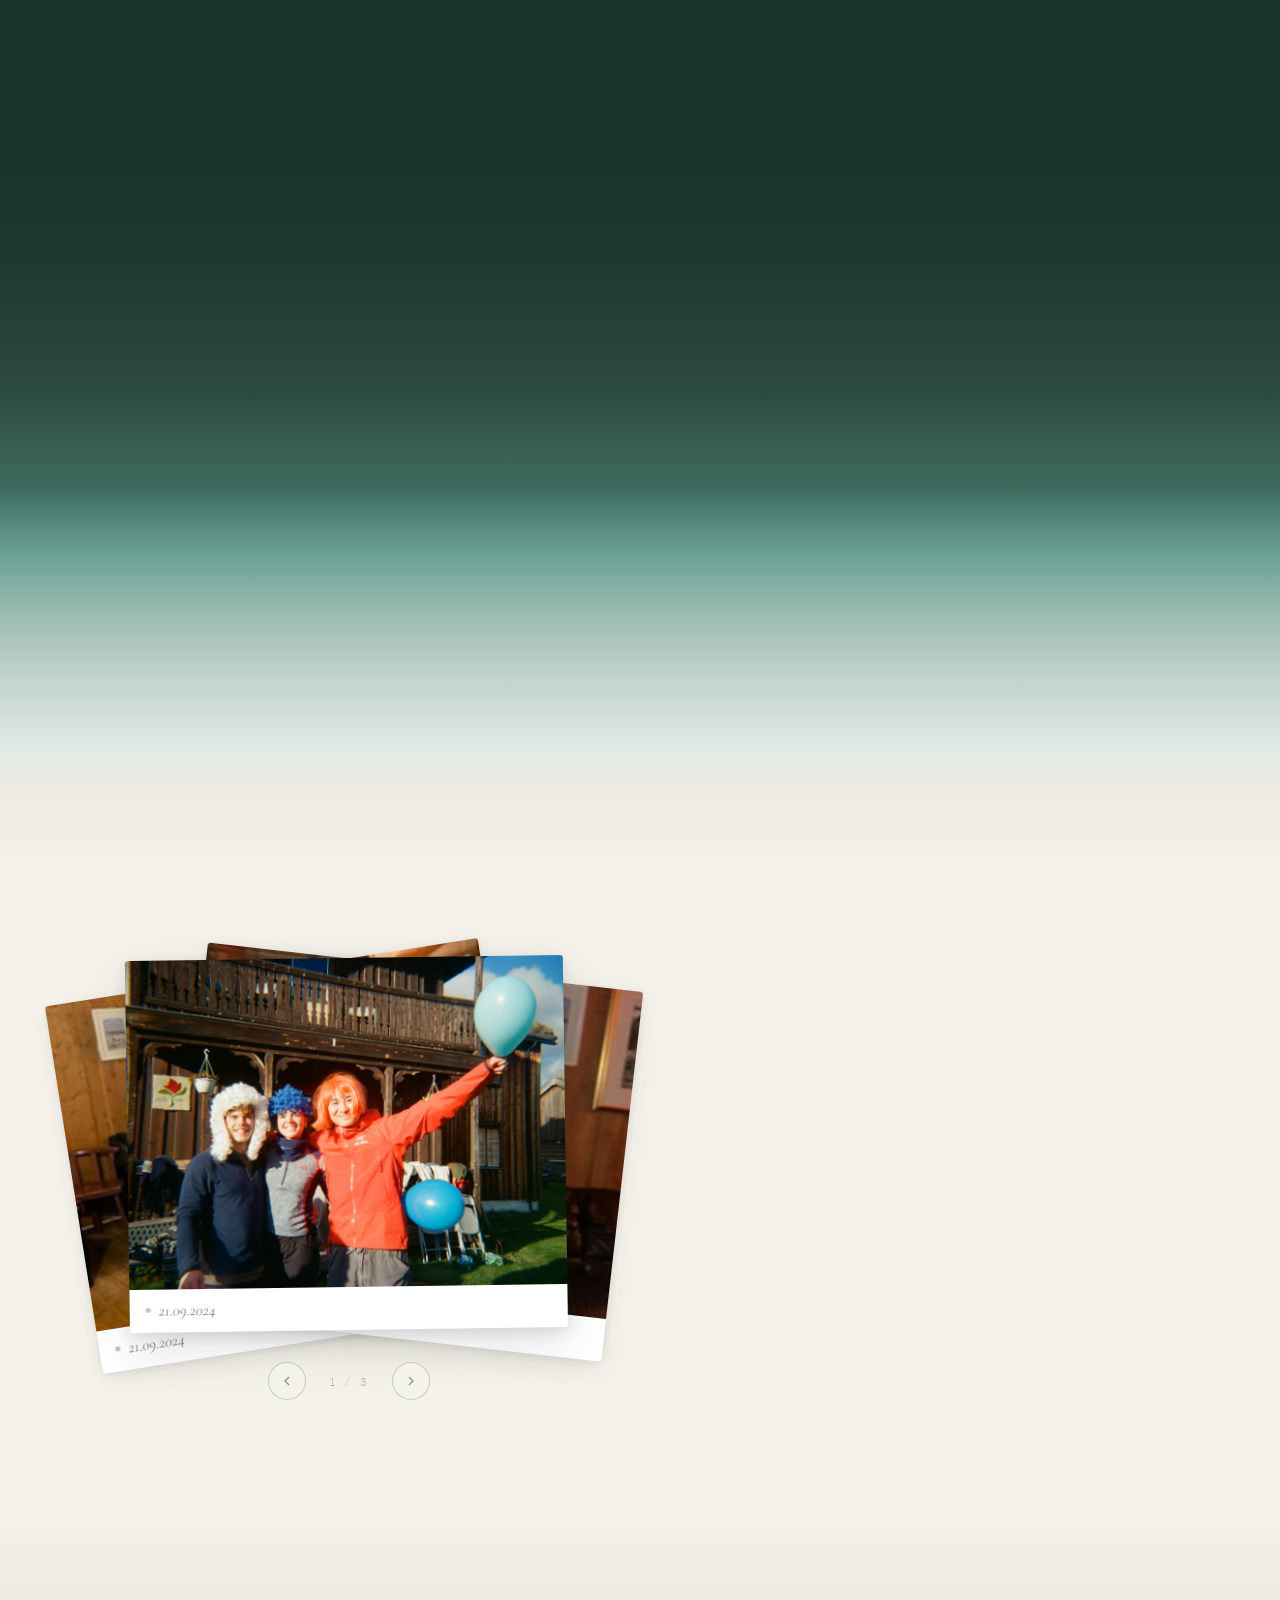
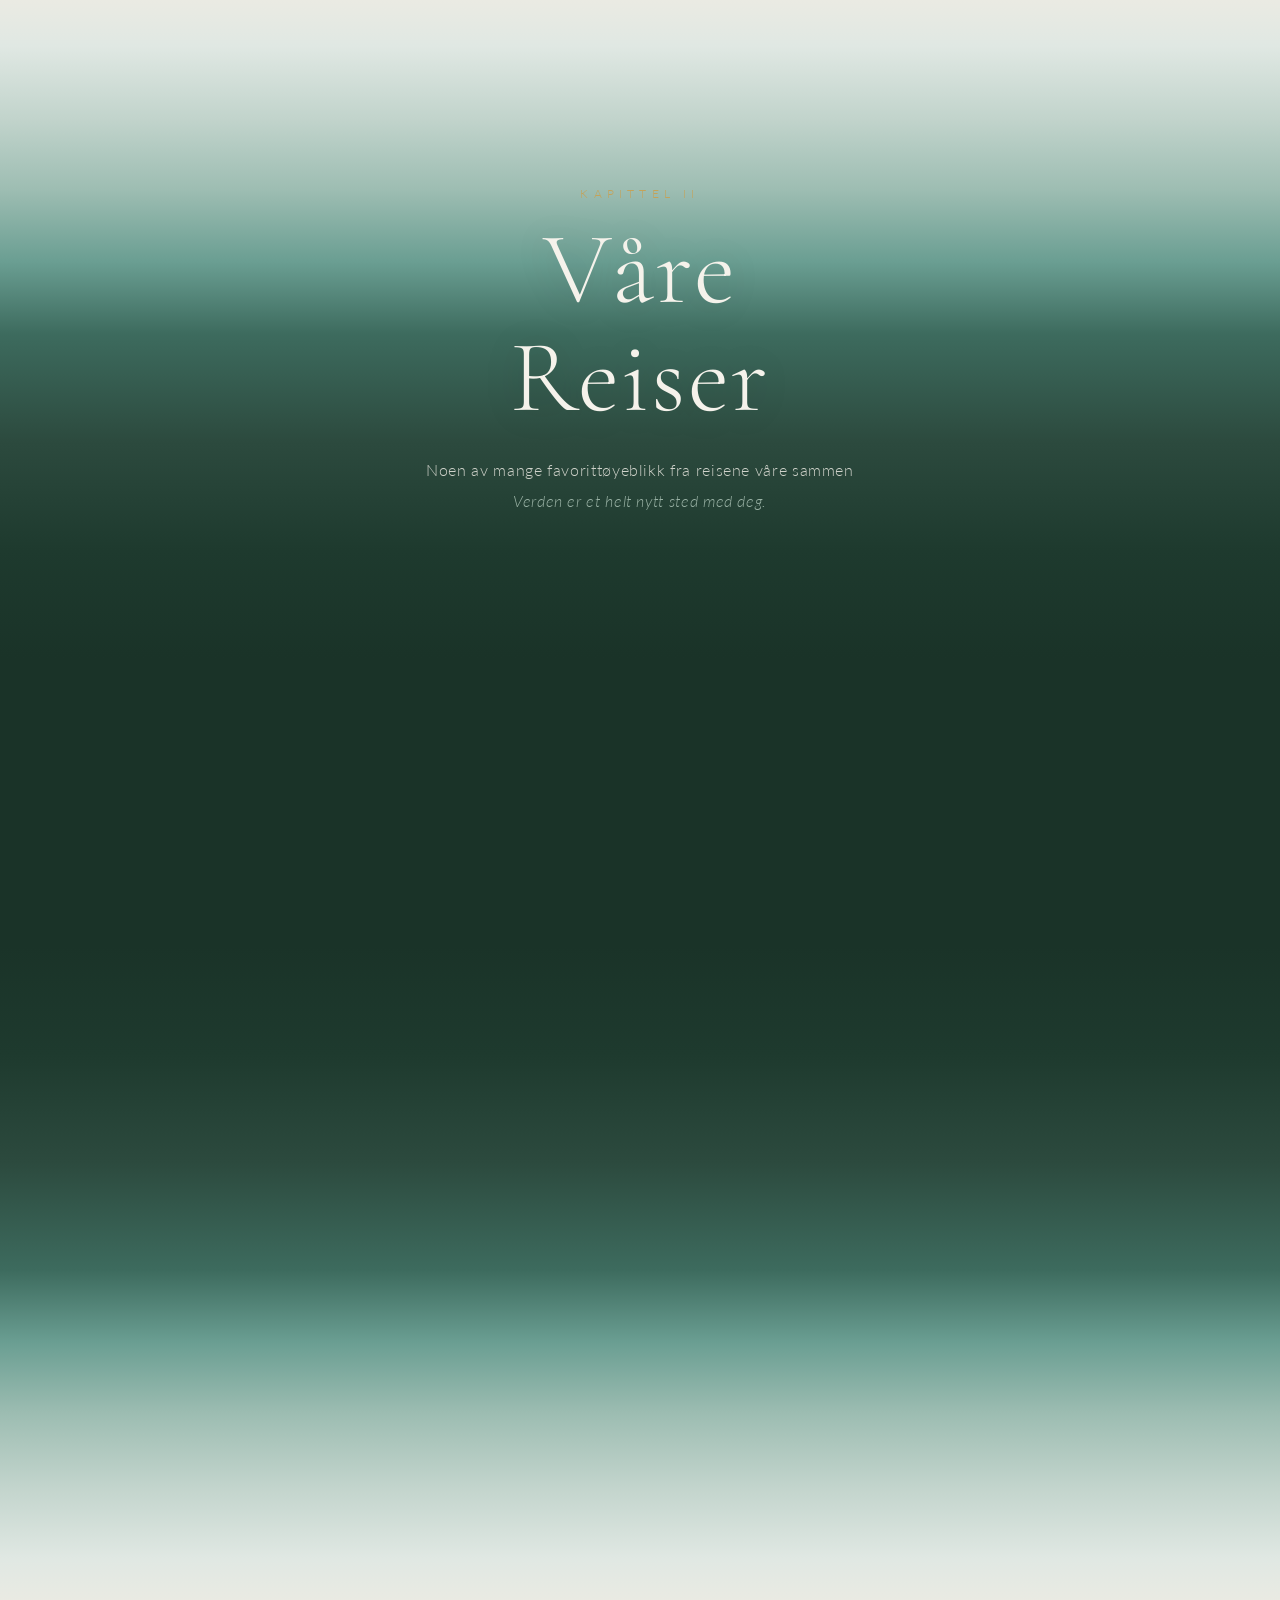
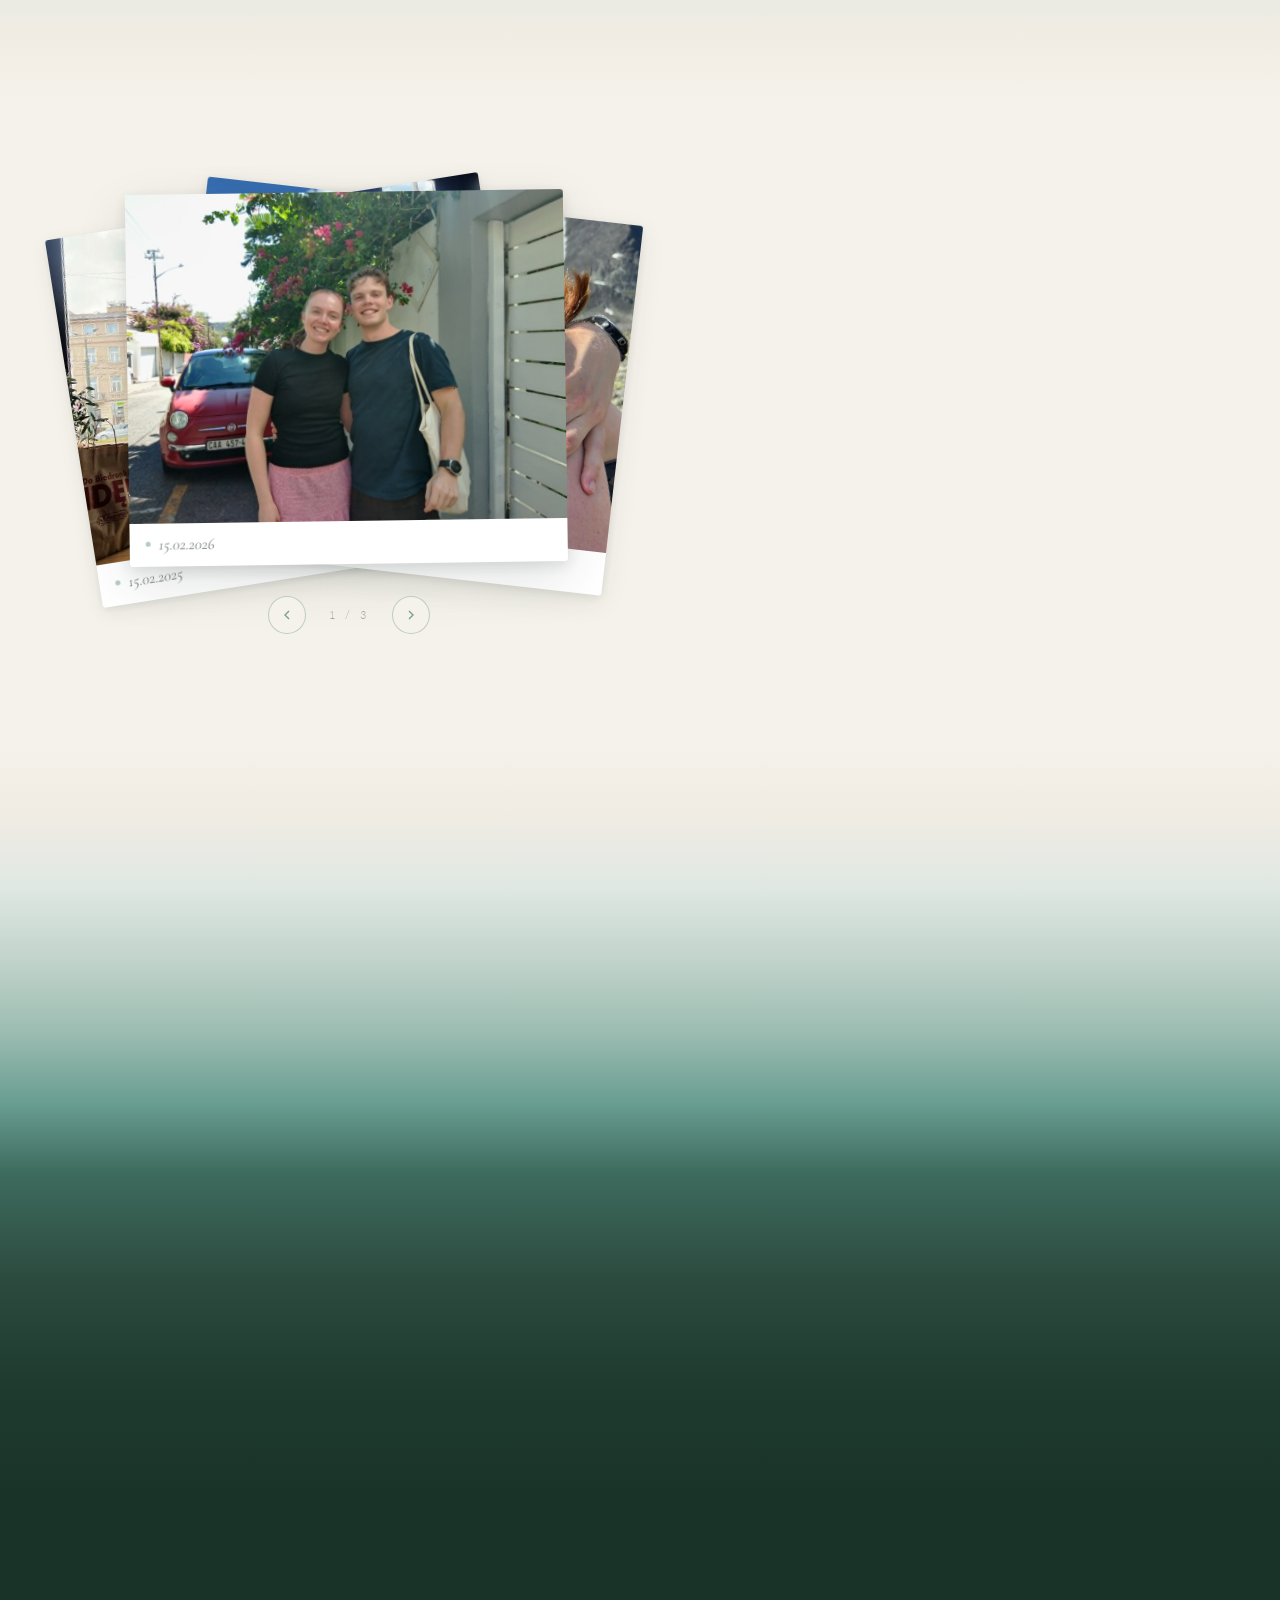
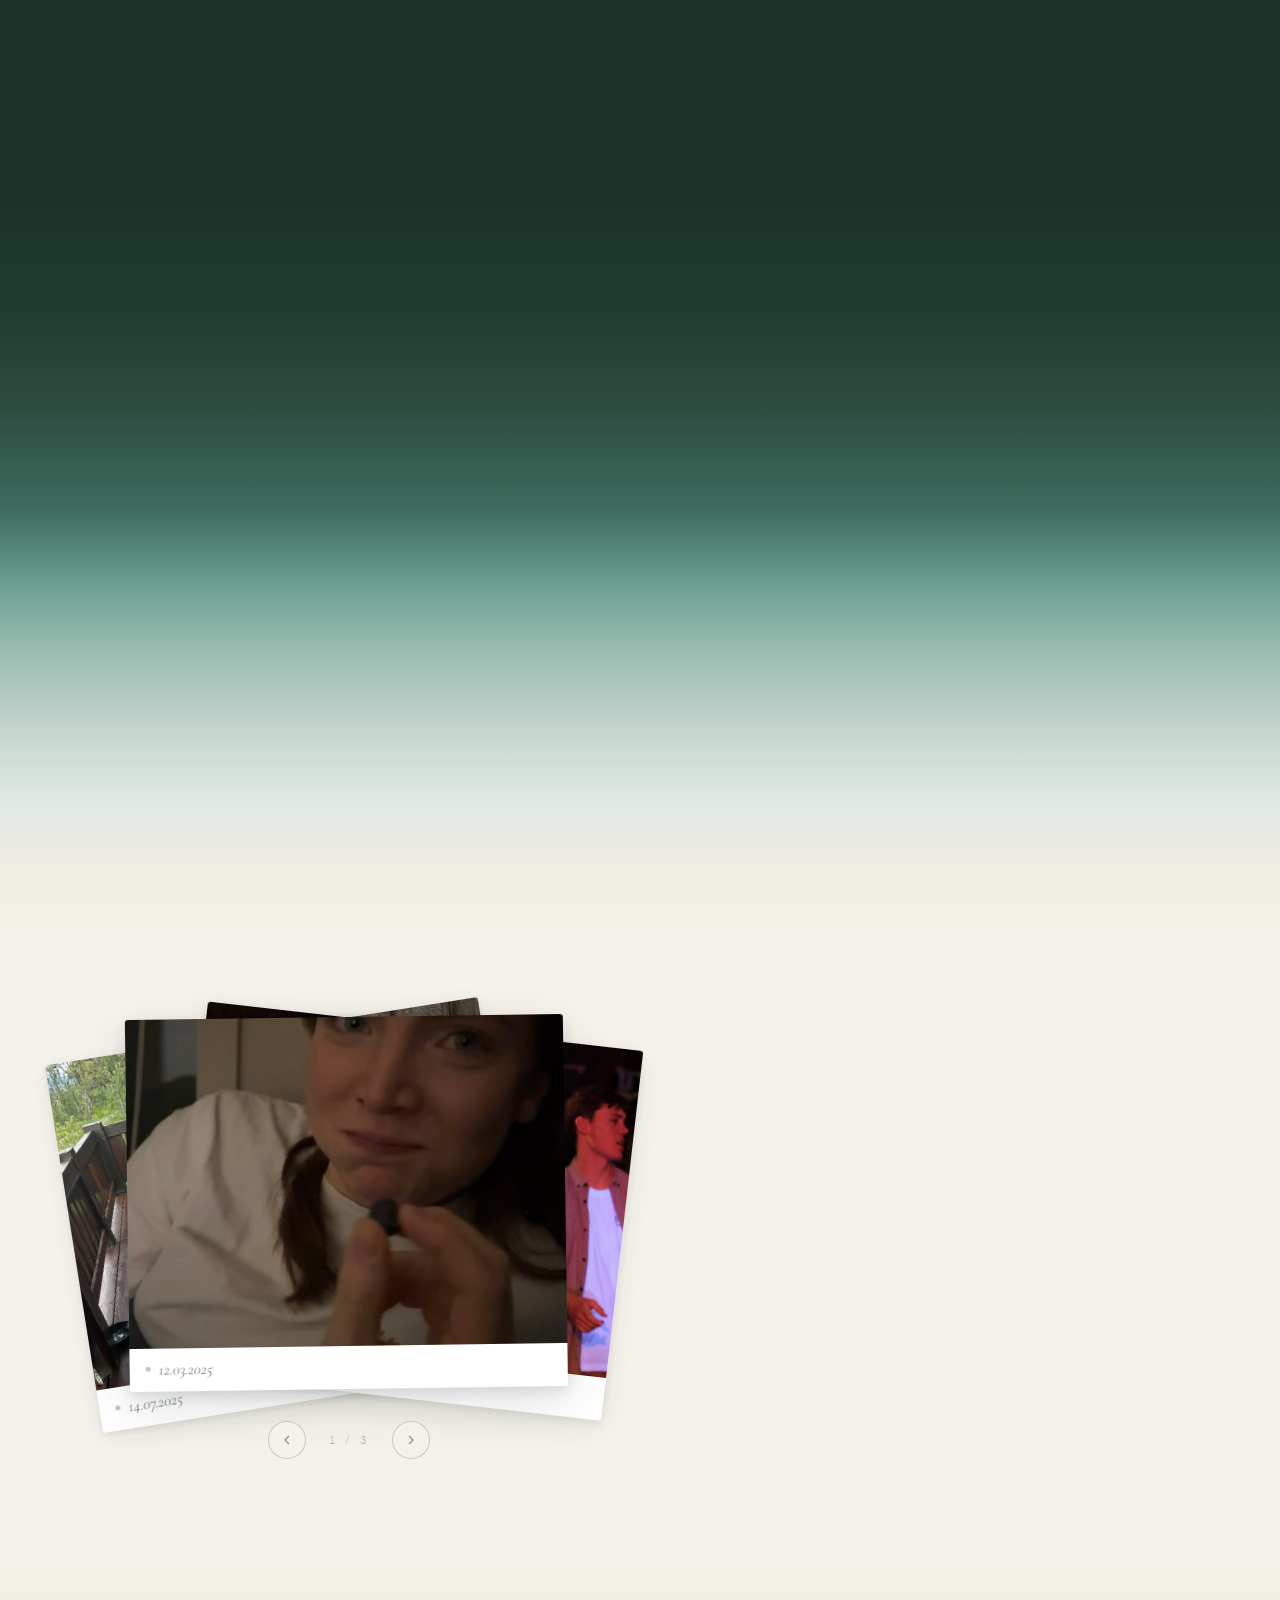
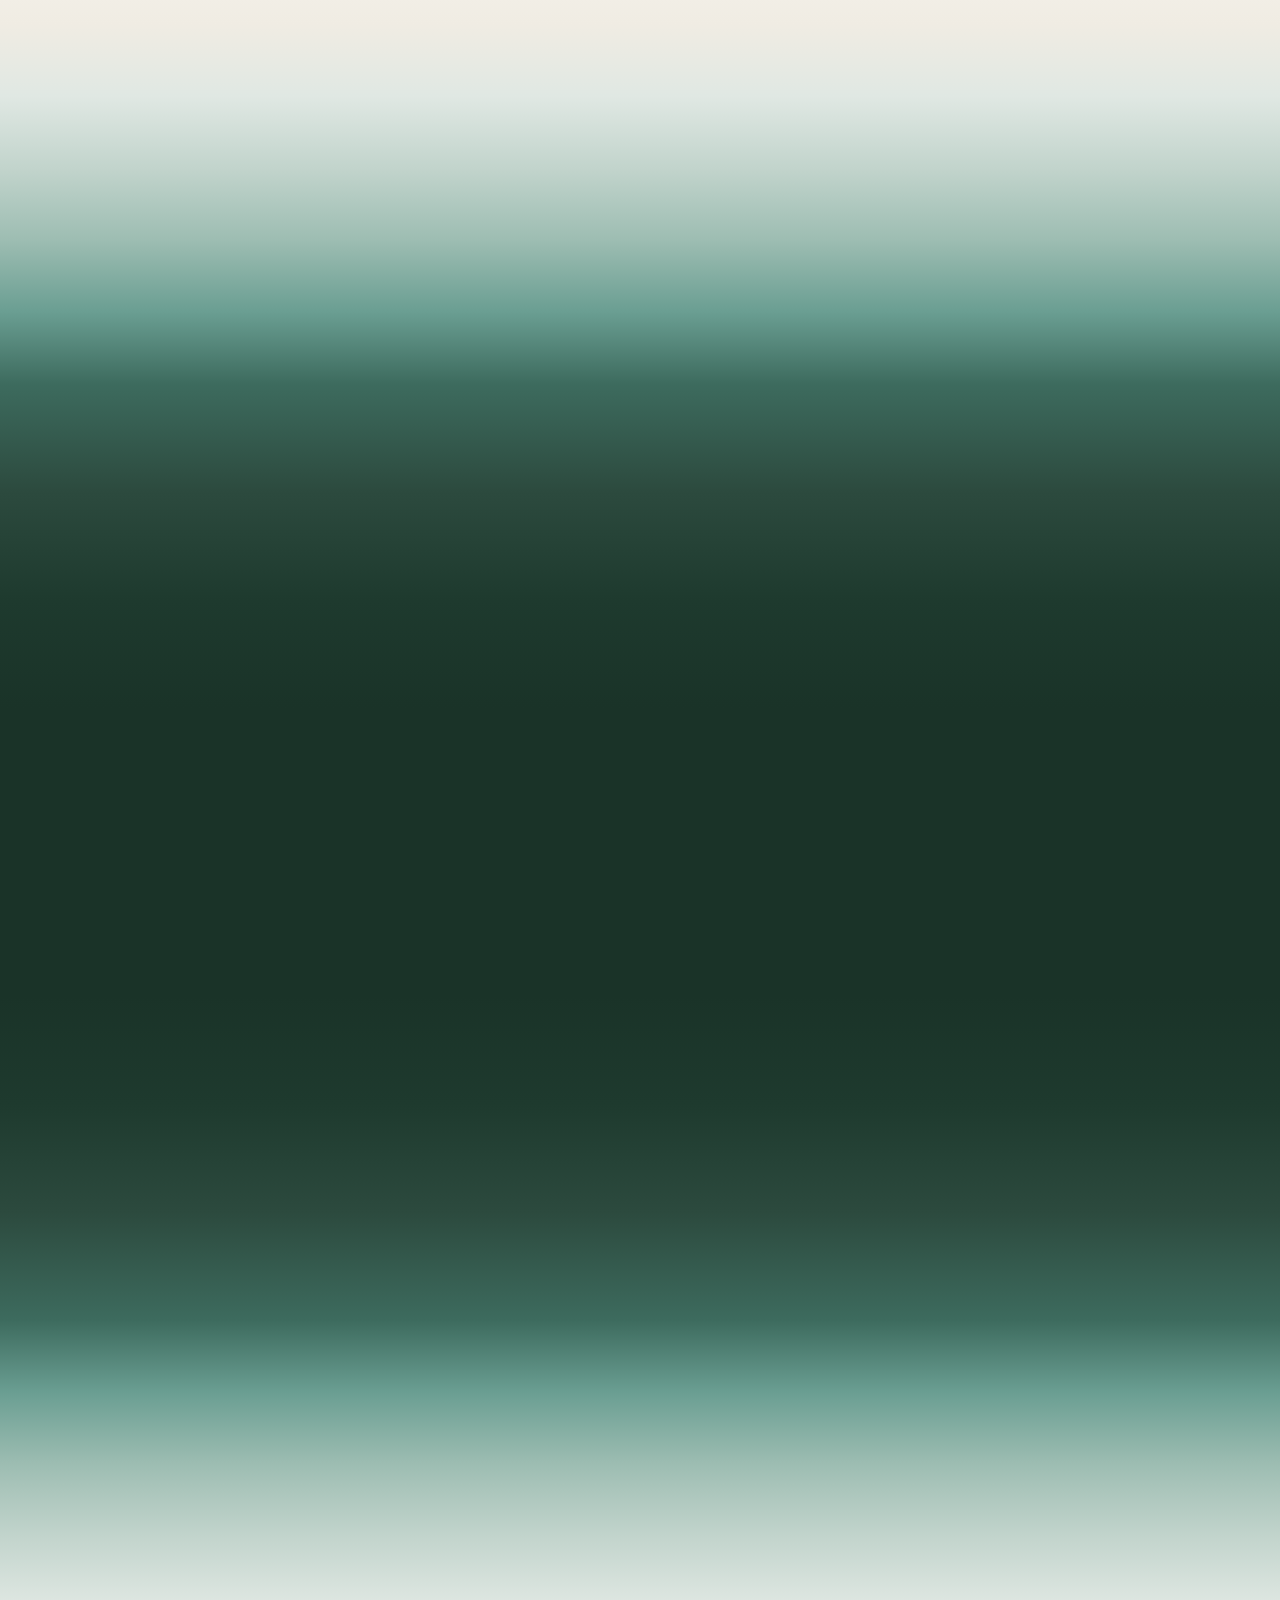
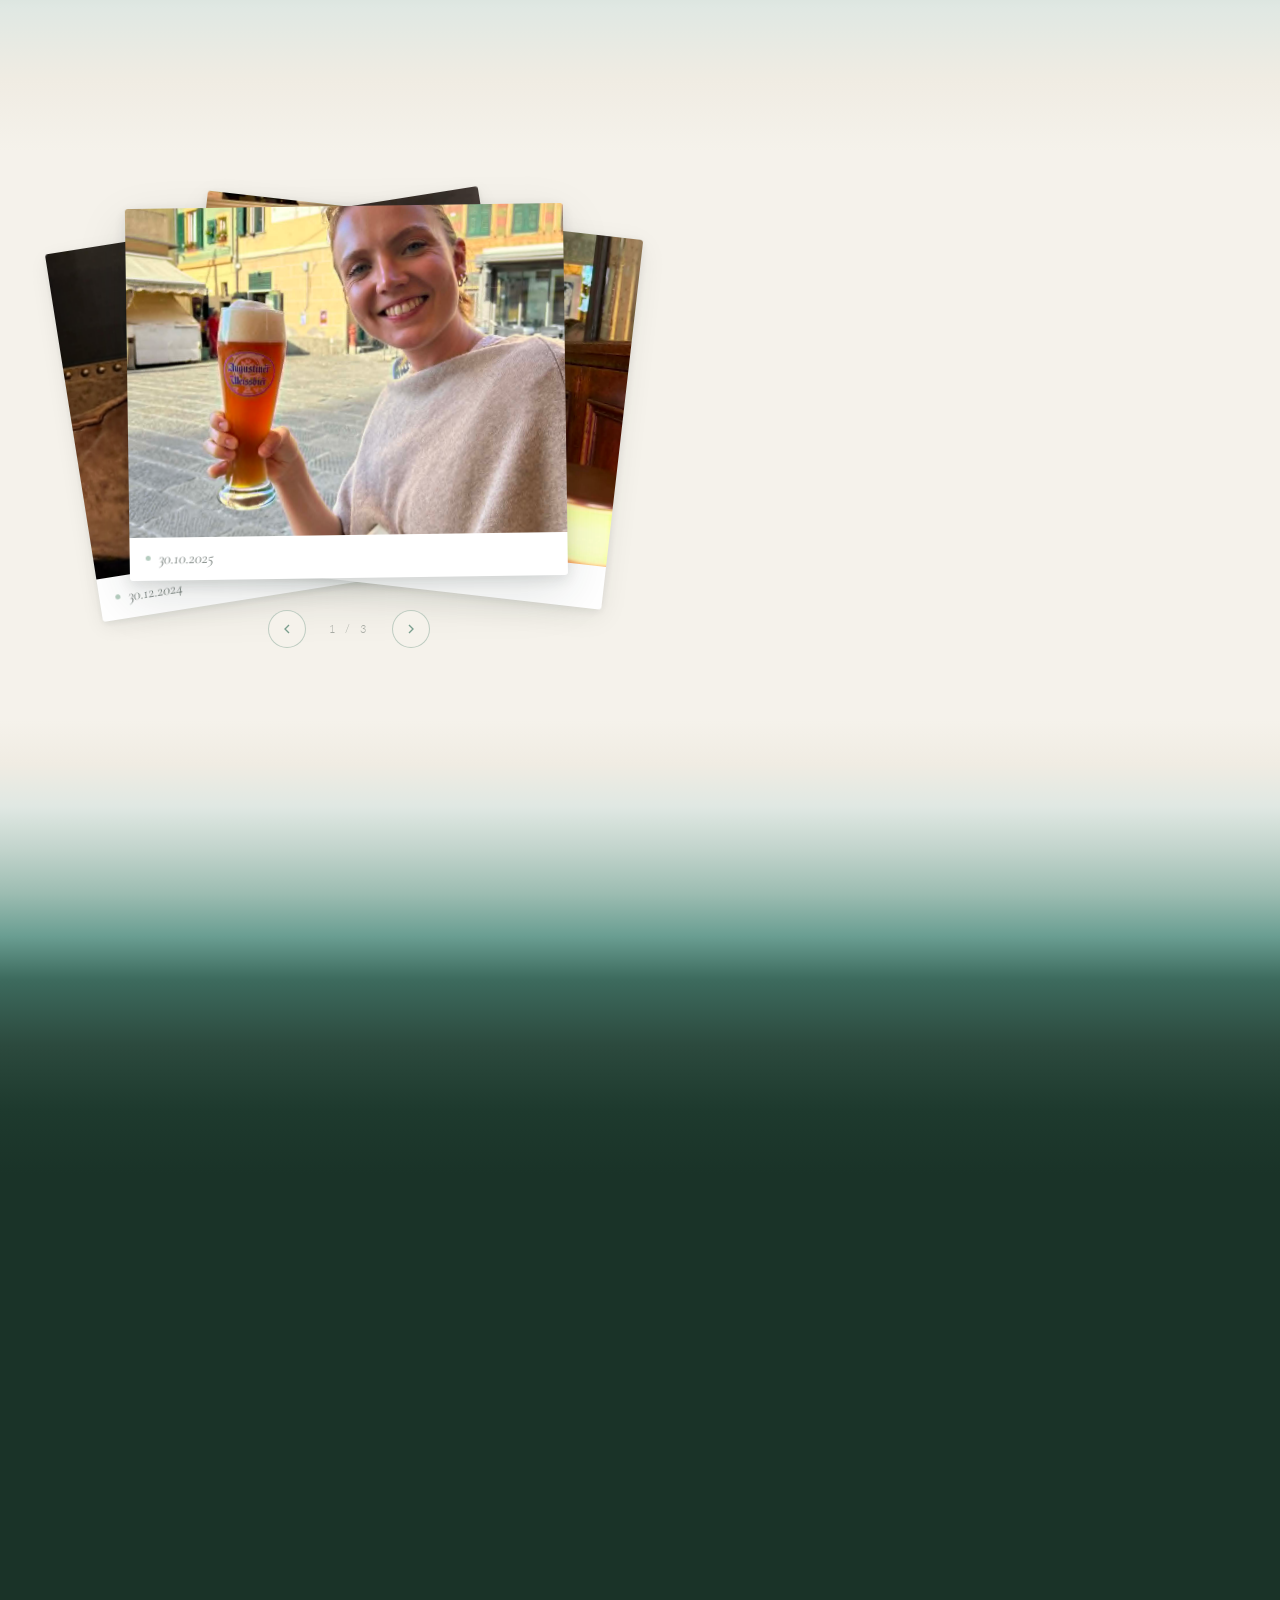
==== commit 569cfbac: "Siste endring" ====
--- a/index.html
+++ b/index.html
@@ -245,7 +245,7 @@
     <div class="pin-wrap">
       <div class="div-content fade-chapter delay-chapter">
         <p class="chapter-number">Kapittel III</p>
-        <h2 class="chapter-title">Øyeblikk med deg<br>jeg<br>elsker</h2>
+        <h2 class="chapter-title">Øyeblikk<br>jeg elsker</b2></h2>
         <p class="chapter-desc">
           For mange å ta av.<br>
         </p>
@@ -358,7 +358,7 @@
 
           <div class="stack-card is-front"
                data-src="photos/love_8.jpg"
-               data-caption="30.10.2025"
+               data-caption="På ferie for to"
                data-date="Liten italiensk en også.">
             <div class="card-img-wrap">
               <img src="photos/love_8.jpg" alt="30.10.2025" onerror="this.parentElement.outerHTML=emptyThumb()" />
@@ -372,7 +372,7 @@
 
           <div class="stack-card is-mid"
                data-src="photos/love_9.jpg"
-               data-caption="1.08.2025"
+               data-caption="Bragernes torg høydepunkt"
                data-date="SKÅL!.">
             <div class="card-img-wrap">
               <img src="photos/love_9.jpg" alt="1.08.2025" onerror="this.parentElement.outerHTML=emptyThumb()" />
@@ -386,7 +386,7 @@
 
           <div class="stack-card is-back"
                data-src="photos/love_10.jpg"
-               data-caption="30.12.2024"
+               data-caption="Date og overnatting i Tigerstaden"
                data-date="Første av disse bildene.">
             <div class="card-img-wrap">
               <img src="photos/love_10.jpg" alt="30.12.2024" onerror="this.parentElement.outerHTML=emptyThumb()" />
@@ -418,9 +418,10 @@
         <p class="panel-body">
           Det trenger ikke å være stort. En rolig kveld, et bord for to, og deg rett over bordet.<br><br>
           <em>De enkle øyeblikkene er ofte de beste.</em><br><br>
-          Jeg vil ha tusen slike kvelder til.
+          Jeg vil ha tusen slike stunder til.
         </p>
         <div class="panel-photo-info">
+          <p class="panel-caption">Bilde 1 – Kapittel IV</p>
           <p class="panel-date">Alltid det beste selskap</p>
         </div>
       </div>
@@ -429,19 +430,42 @@
   </section>
 
 
-  <!-- ══════════════════════════════════════════════════════
-       CLOSING
-  ══════════════════════════════════════════════════════ -->
-  <section id="closing">
-    <div class="closing-inner">
-      <p class="closing-word fade-in">Fortsettelse følger,<br>i hvert øyeblikk med deg.</p>
-      <div class="closing-rule fade-in delay-1"></div>
-      <button class="closing-top fade-in delay-2" onclick="window.scrollTo({top:0,behavior:'smooth'})">
-        Tilbake til begynnelsen &nbsp;↑
-      </button>
-    </div>
-  </section>
-
+<!-- ══════════════════════════════════════════════════════
+     CLOSING
+══════════════════════════════════════════════════════ -->
+<section id="closing">
+  <div class="closing-inner">
+    <p class="closing-word fade-in">
+      Fortsettelse følger,<br>i hvert øyeblikk med deg.
+    </p>
+
+    <div class="closing-rule fade-in delay-1"></div>
+
+    <!-- Existing top button -->
+    <button
+      class="closing-top fade-in delay-2"
+      onclick="window.scrollTo({top:0,behavior:'smooth'})"
+    >
+      Tilbake til begynnelsen &nbsp;↑
+    </button>
+
+    <!-- New links -->
+    <a
+      href="https://williamboland1.github.io/Anna/godeord"
+      class="closing-top fade-in delay-2"
+    >
+      Gode ord →
+    </a>
+
+    <a
+      href="https://williamboland1.github.io/AnnaSpill/"
+      class="closing-top fade-in delay-2"
+    >
+      Spill mer →
+    </a>
+
+  </div>
+</section>
 
   <!-- ══════════════════════════════════════════════════════
        LIGHTBOX
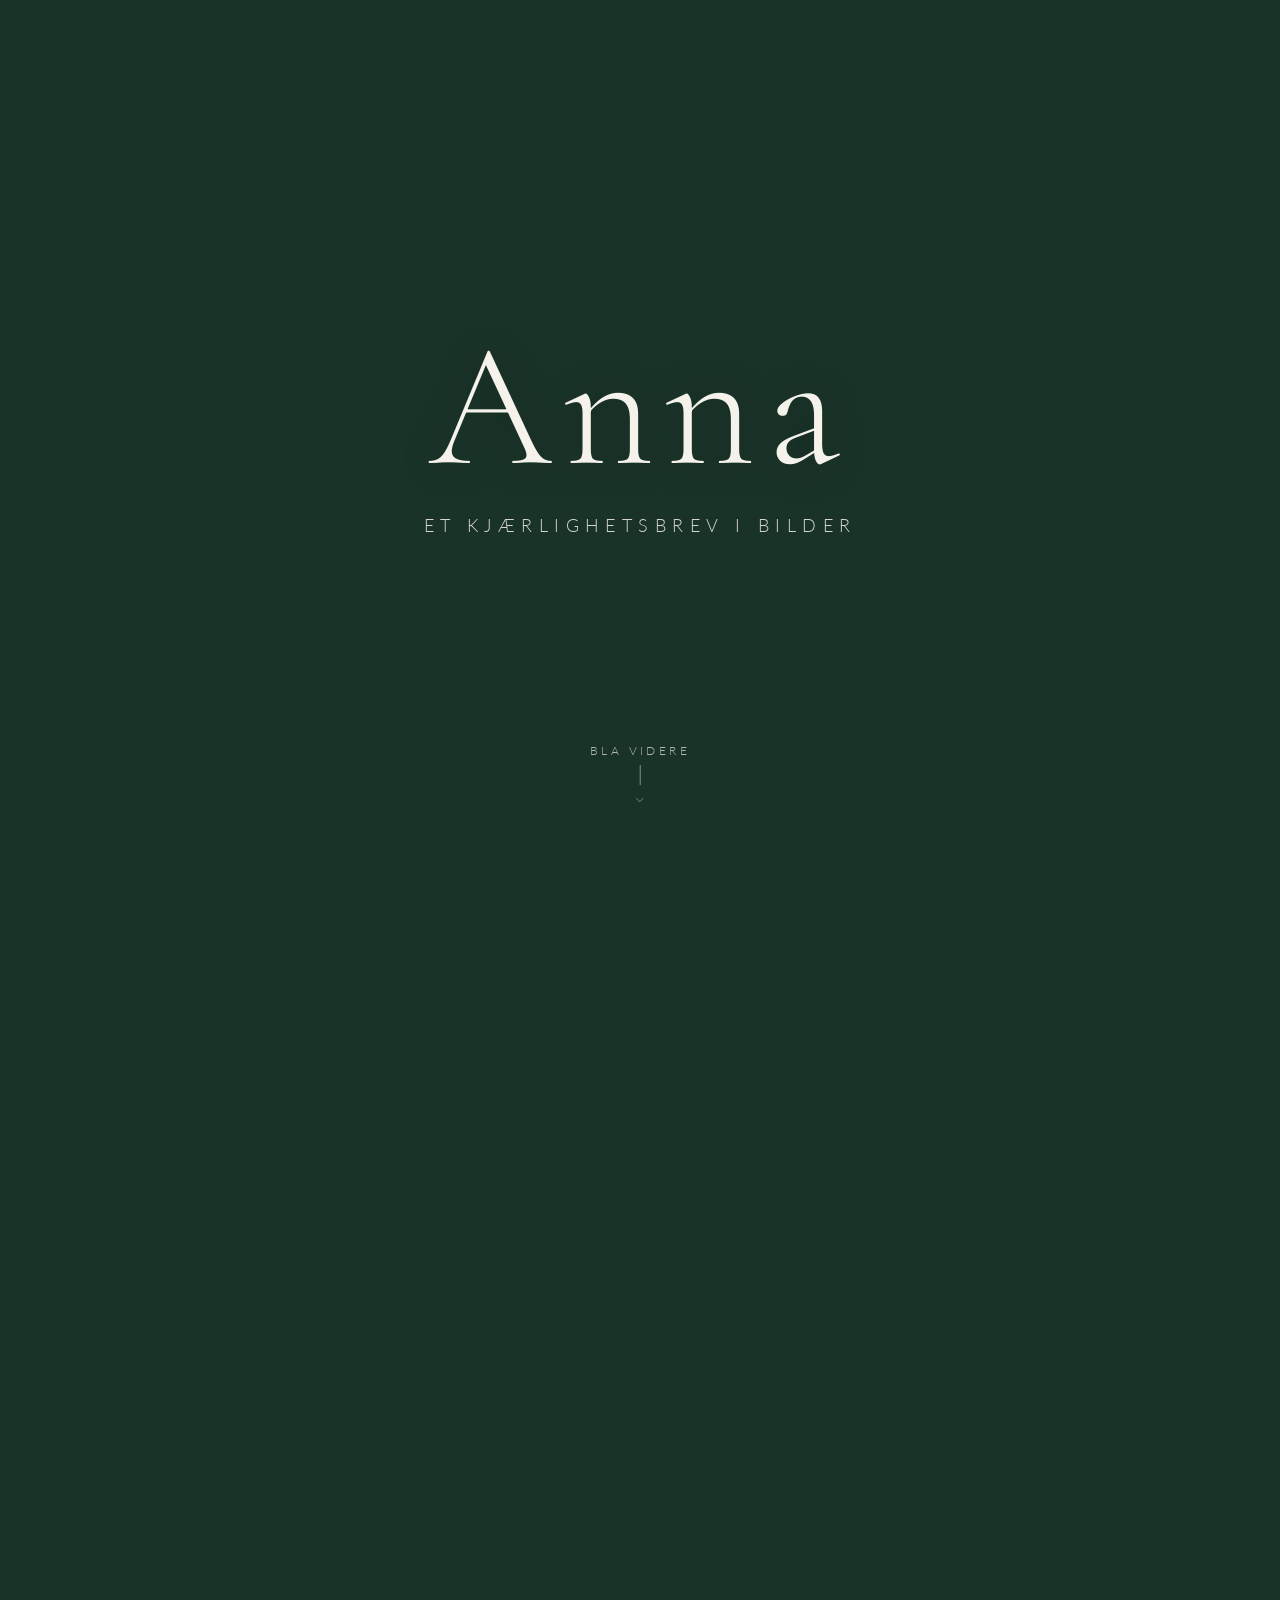
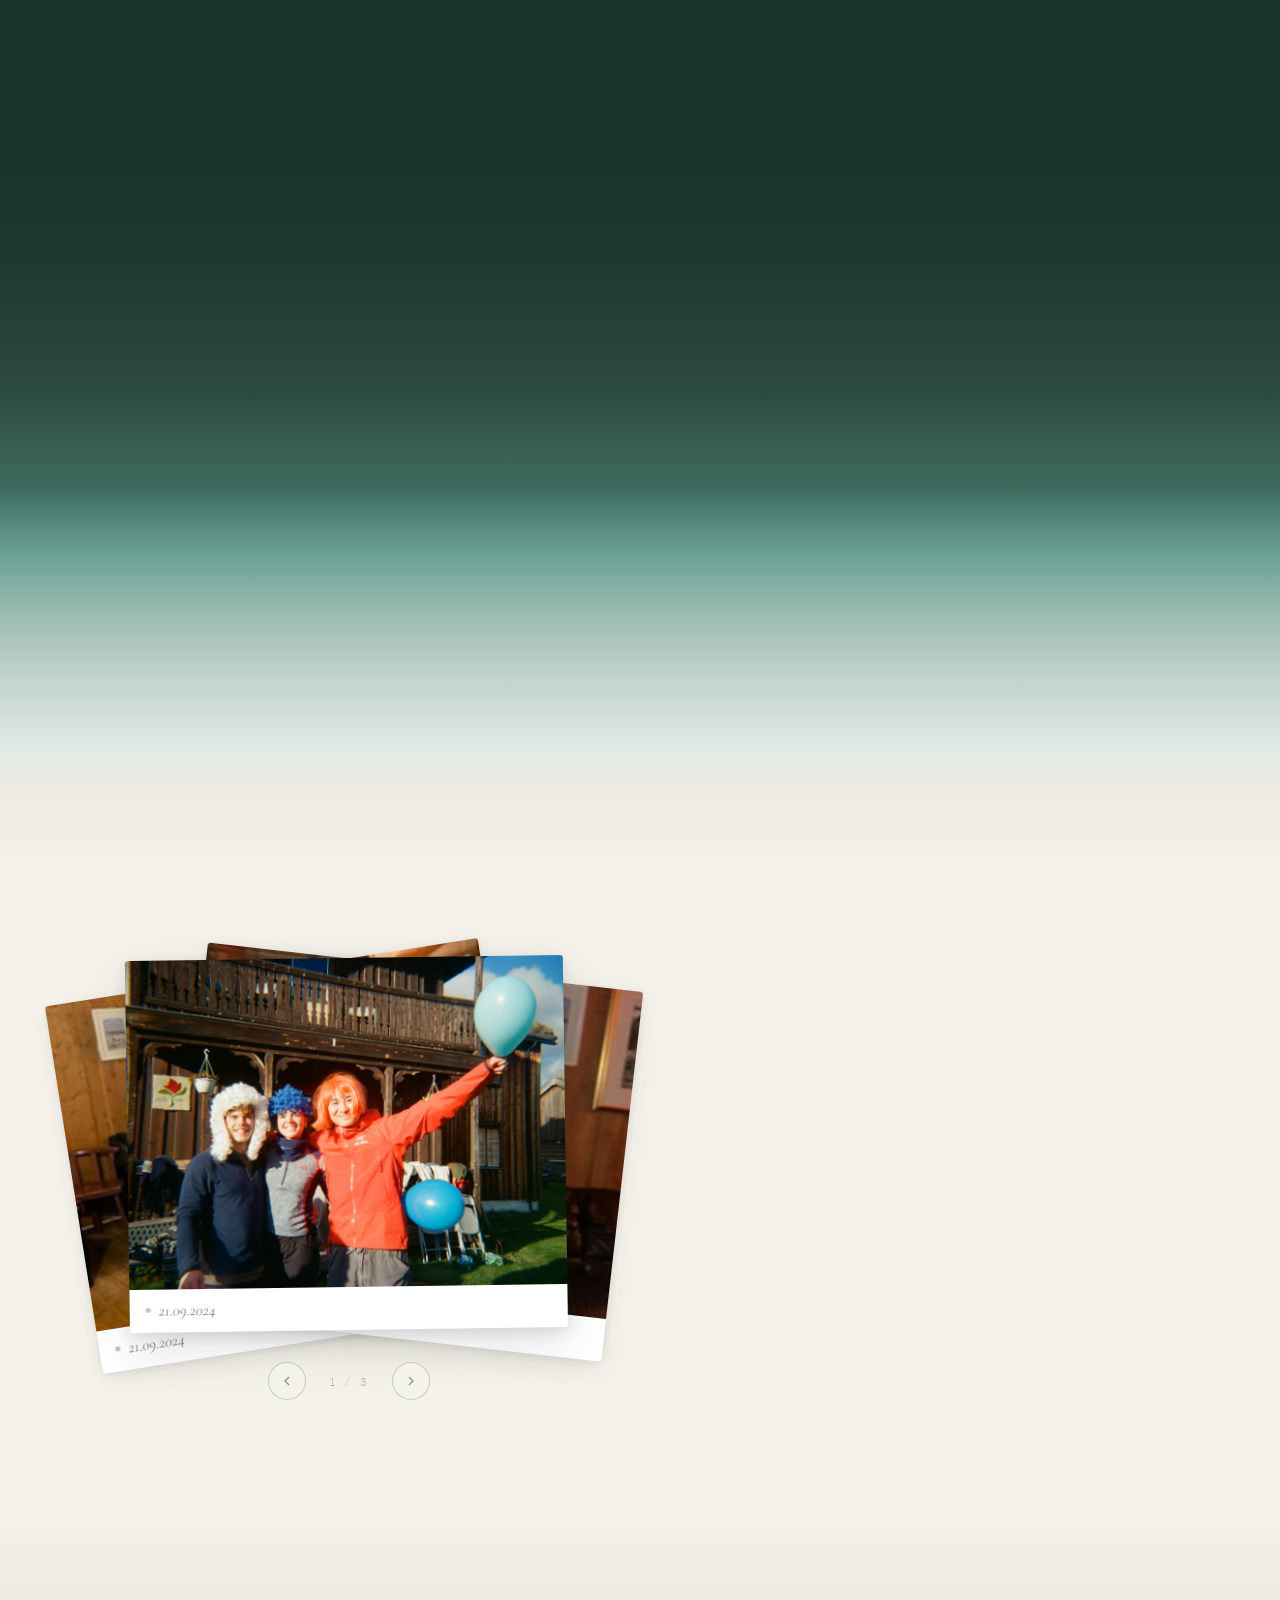
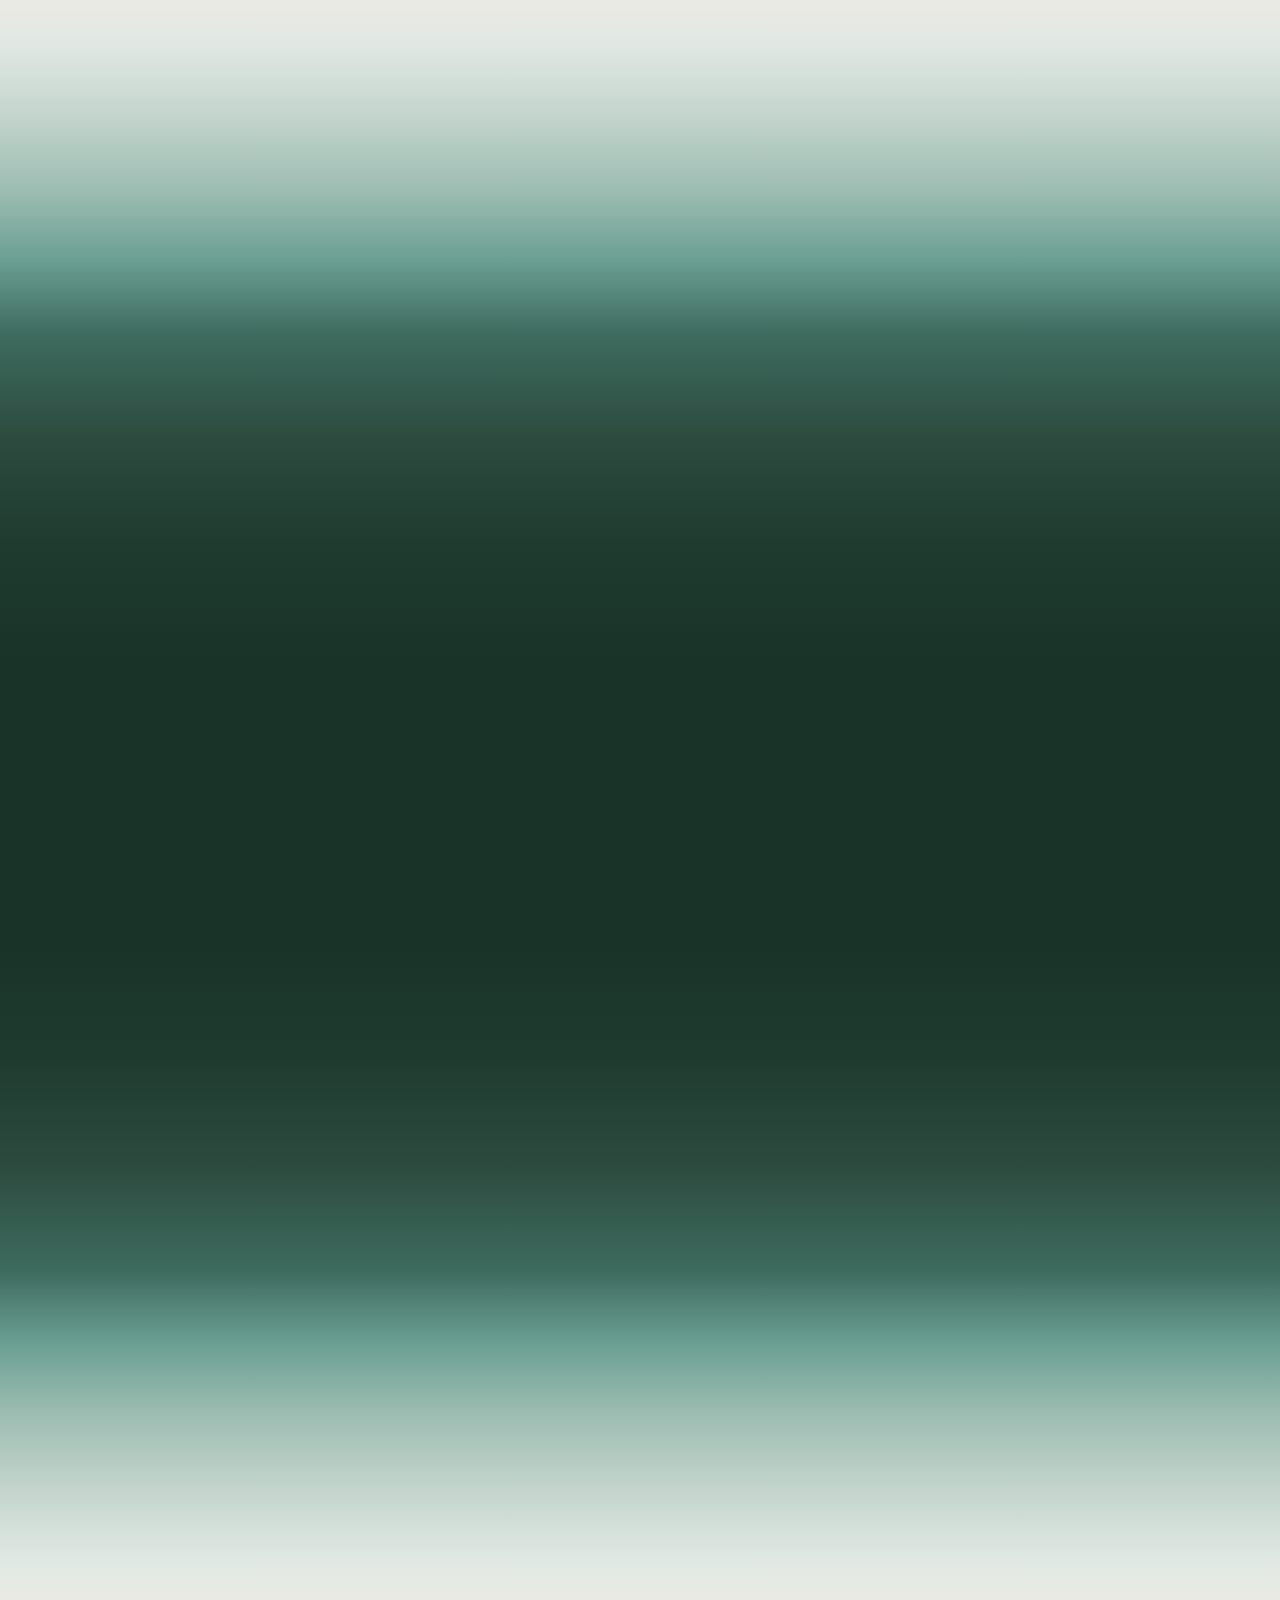
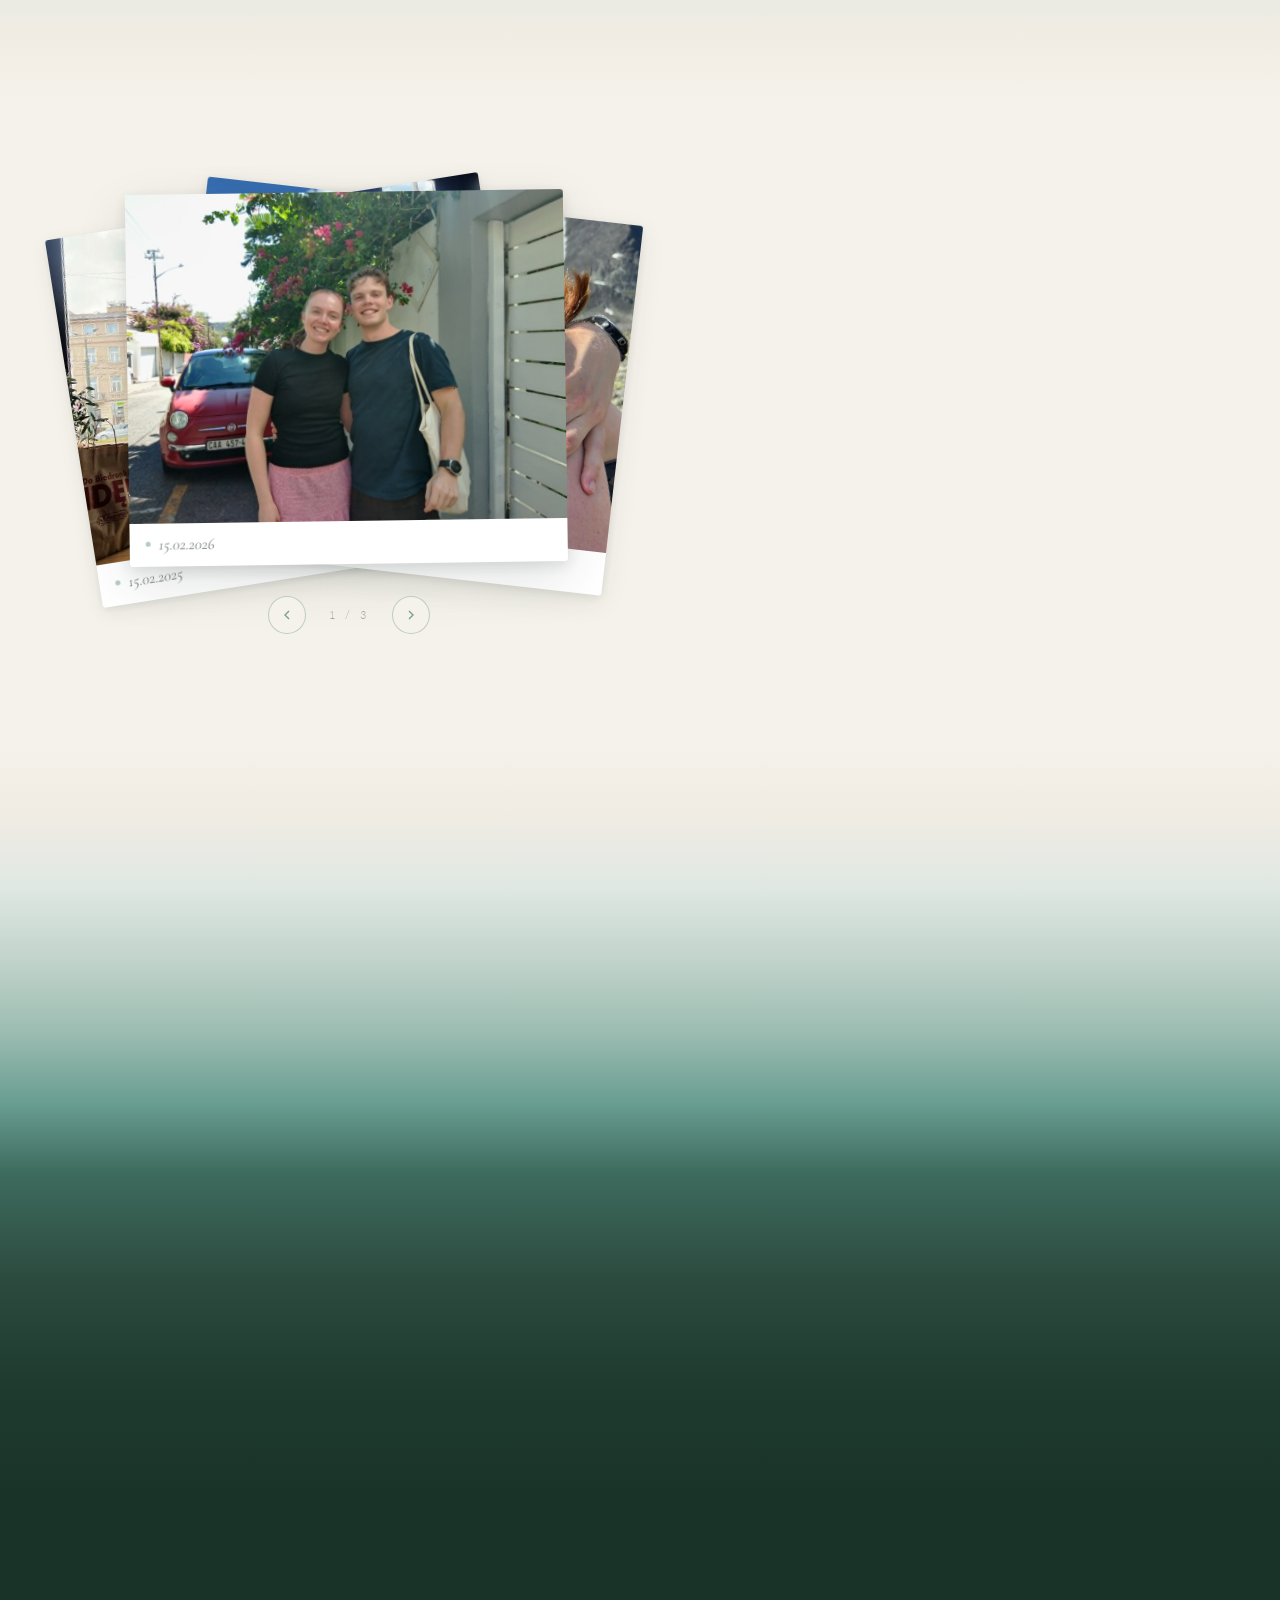
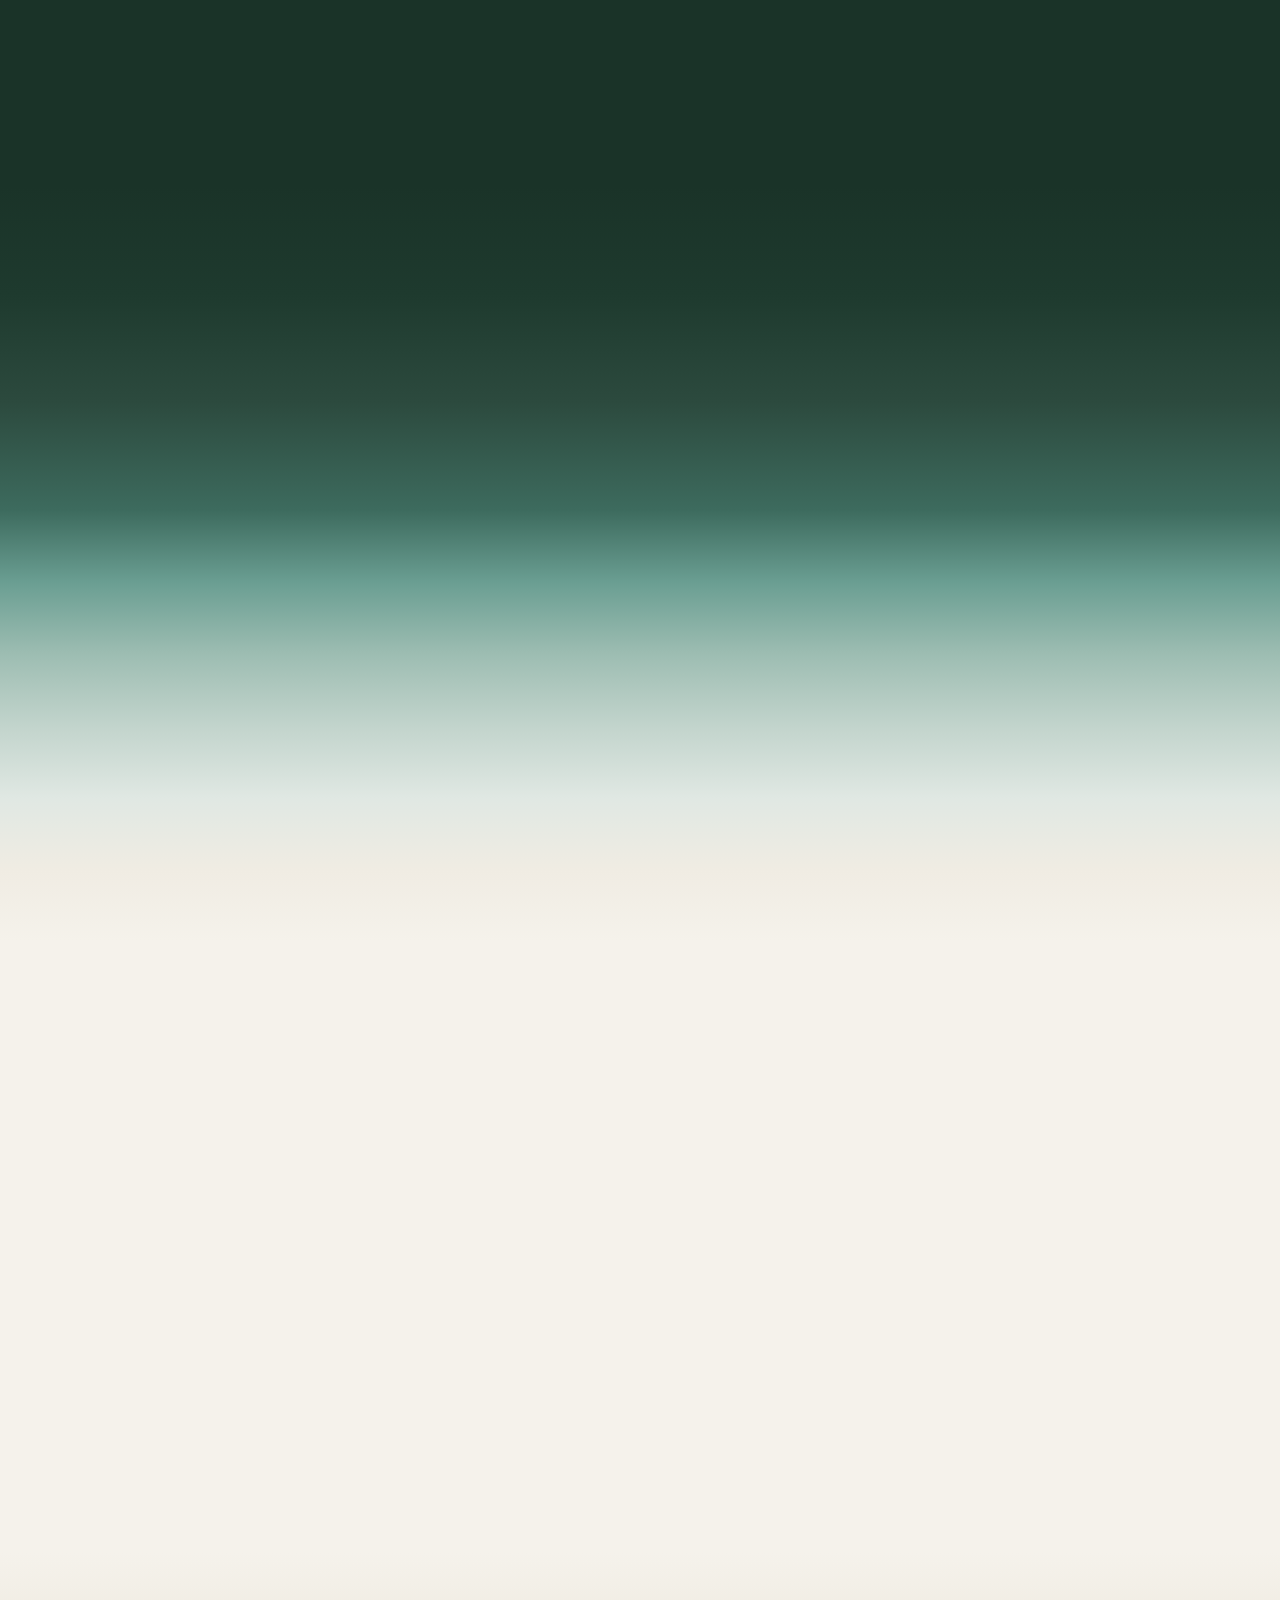
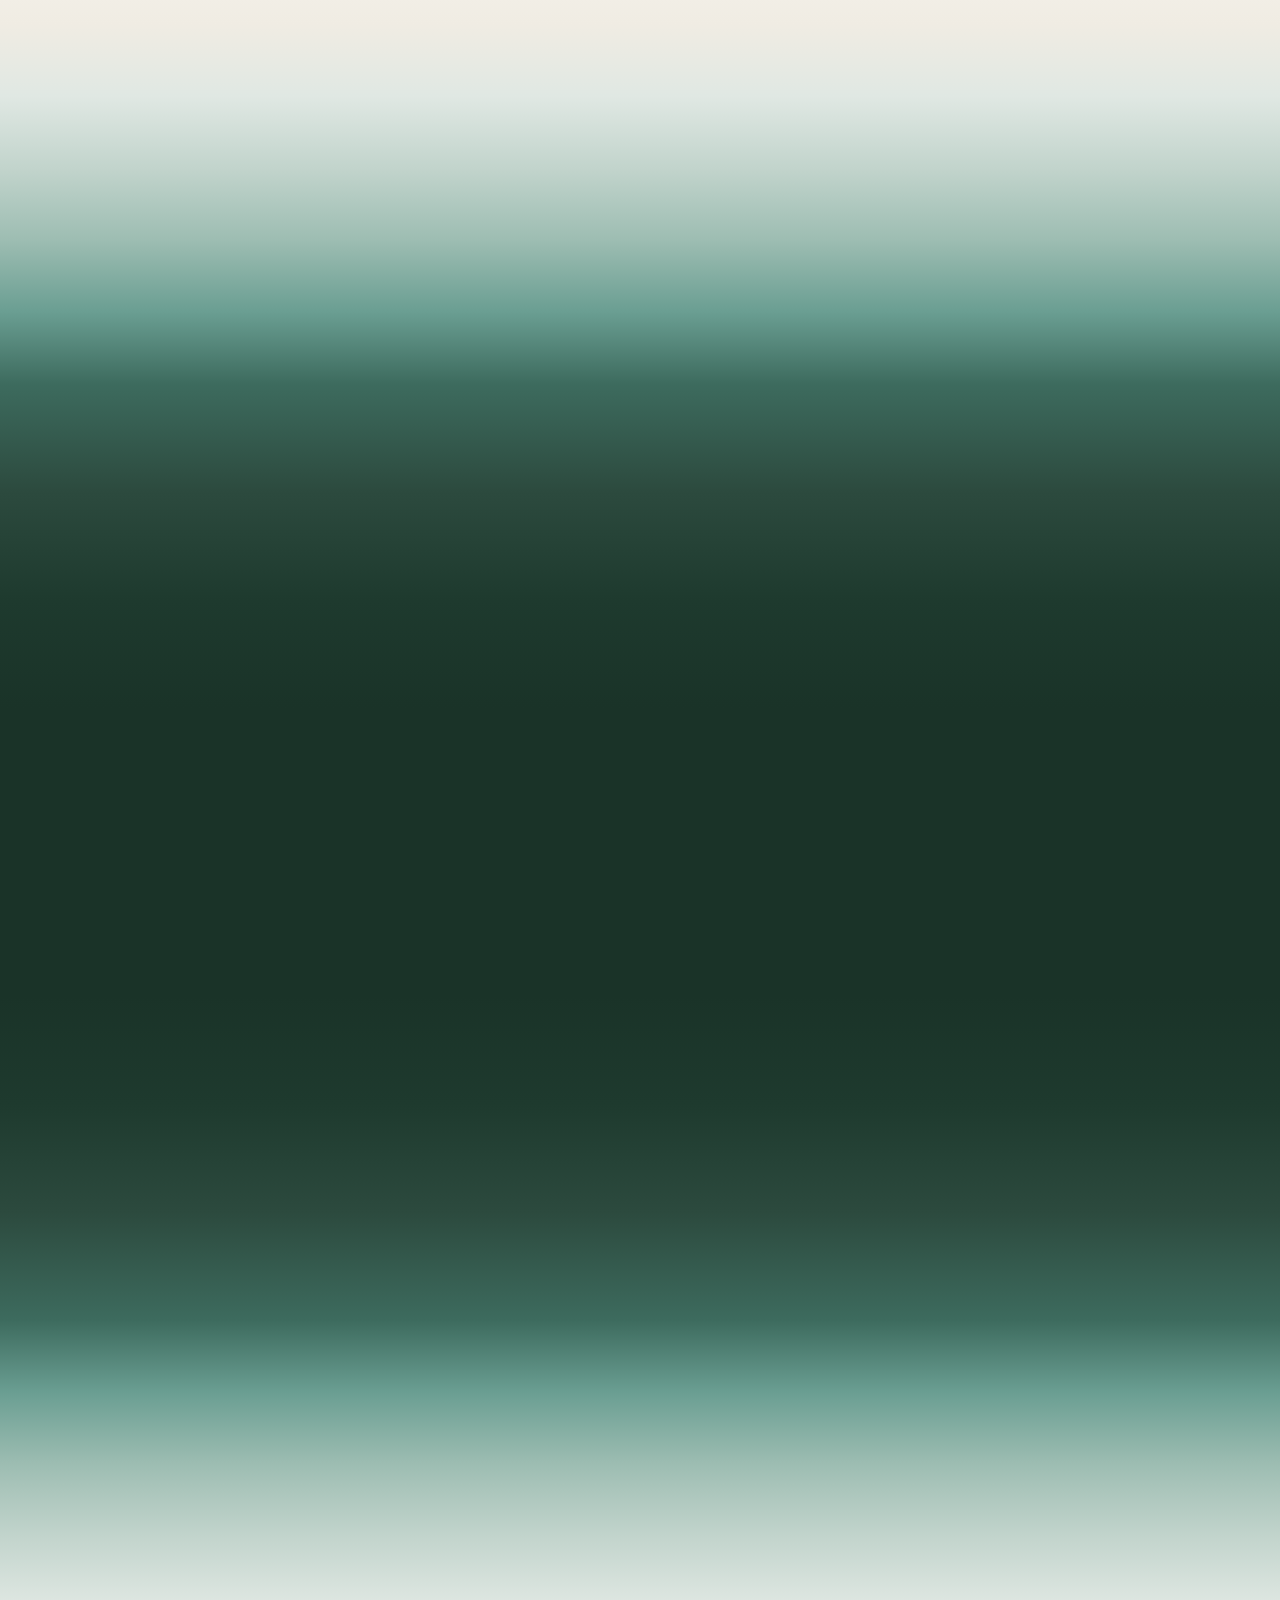
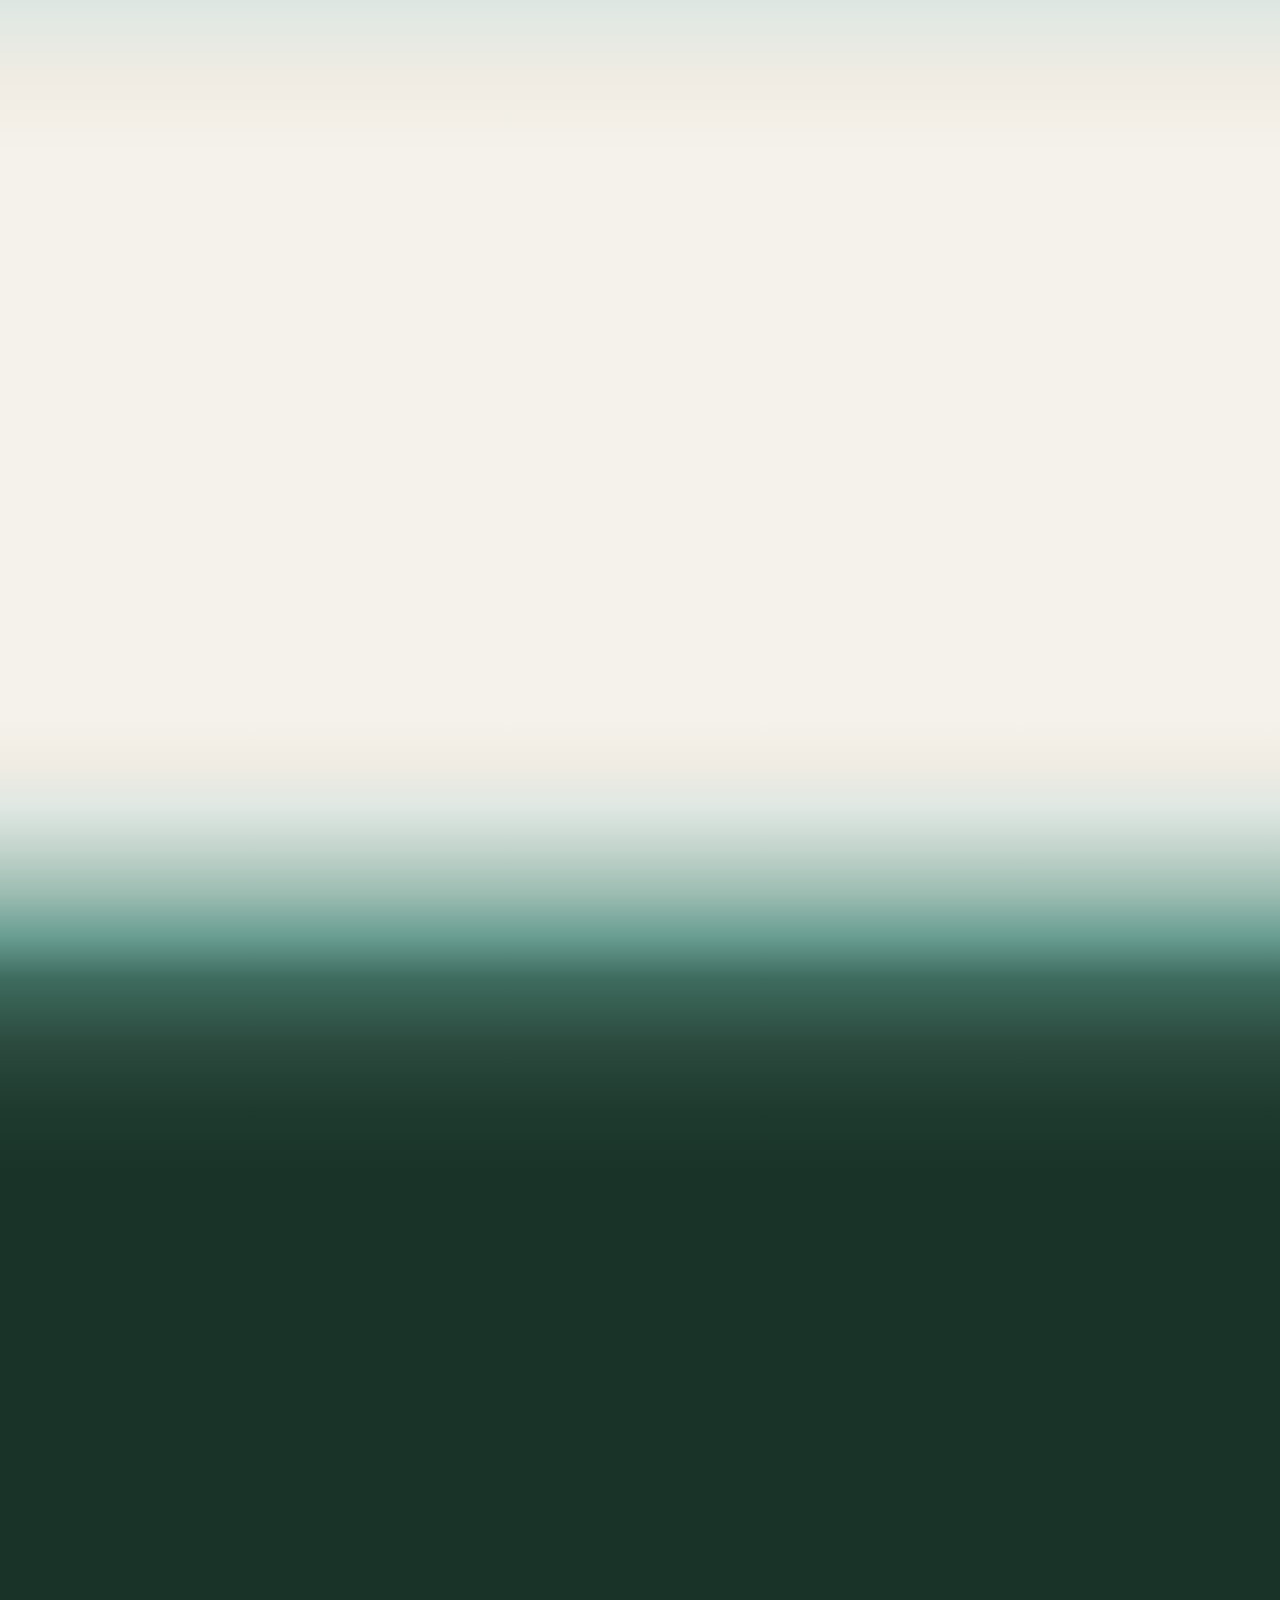
==== commit 52058236: "rammern" ====
--- a/index.html
+++ b/index.html
@@ -464,6 +464,13 @@
       Spill mer →
     </a>
 
+    <a
+      href="ramon.html"
+      class="closing-top fade-in delay-2"
+    >
+      ok jeg lover →
+    </a>
+
   </div>
 </section>
 
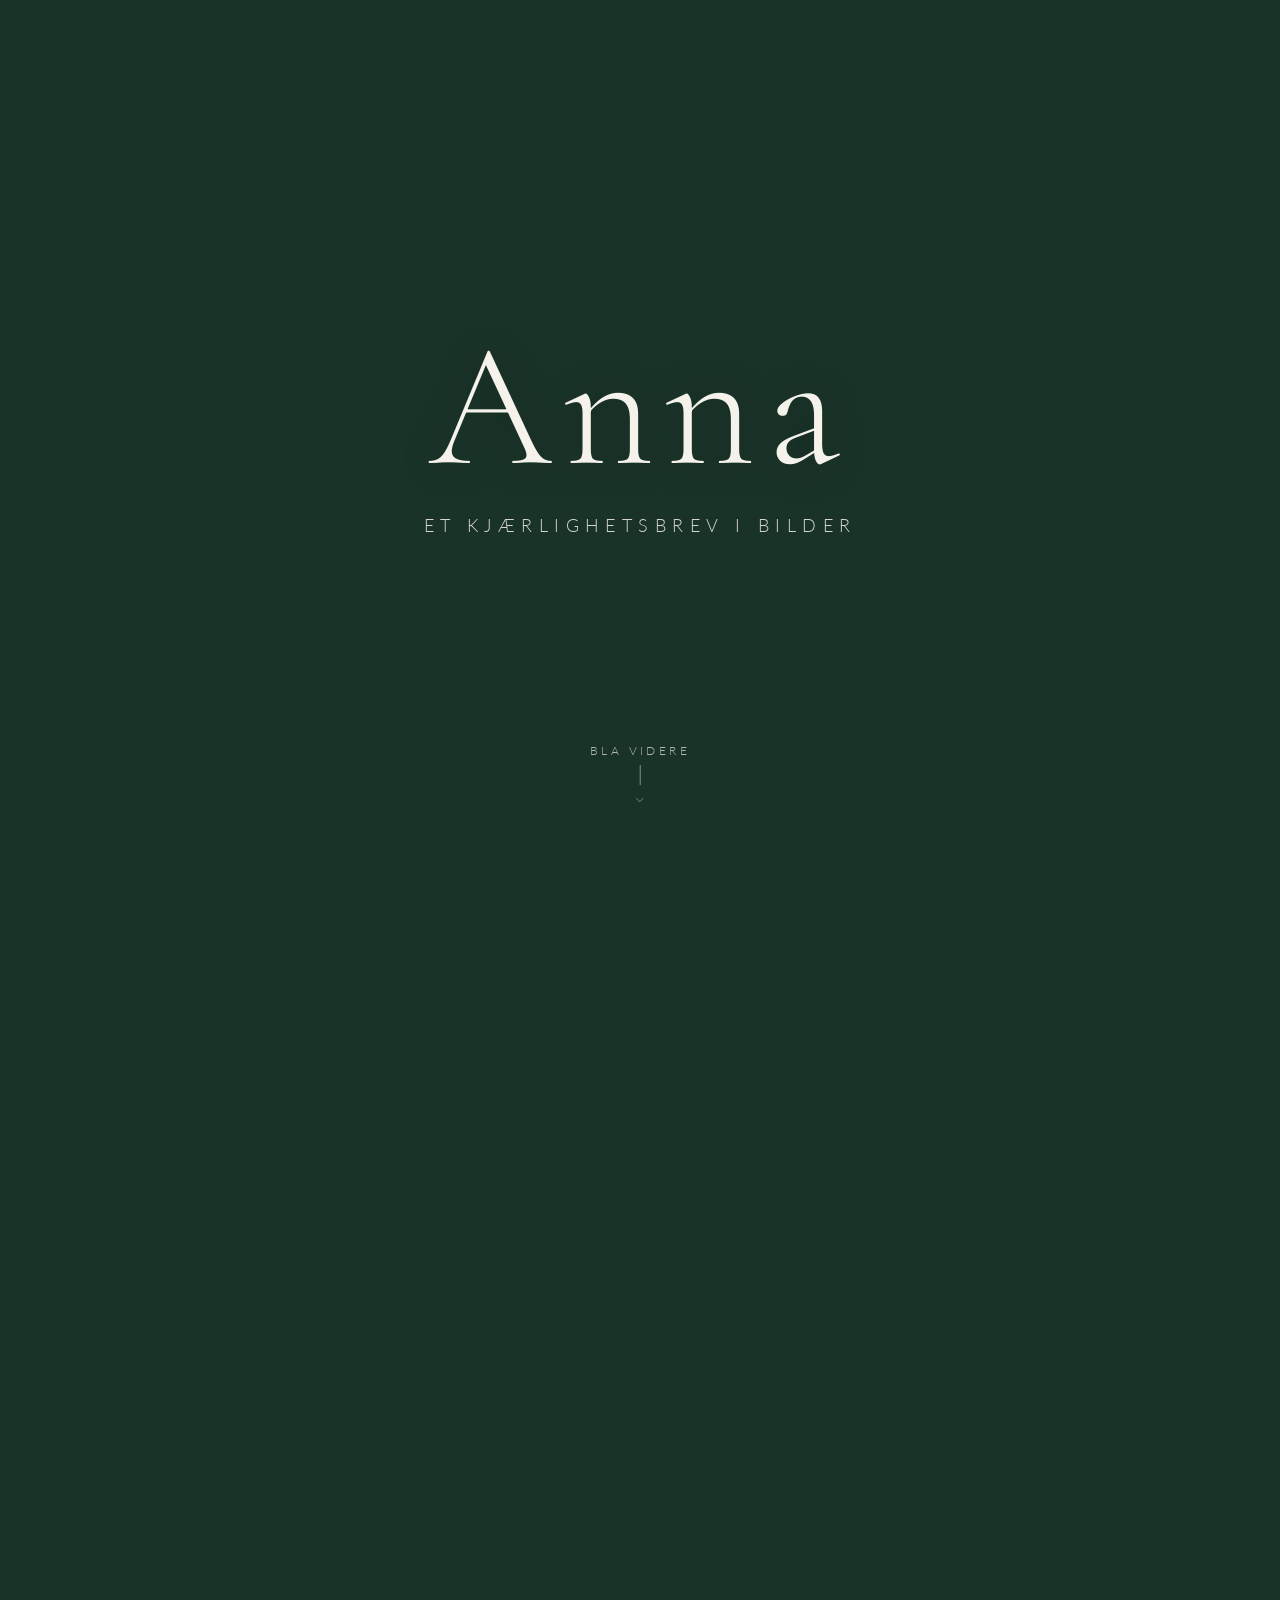
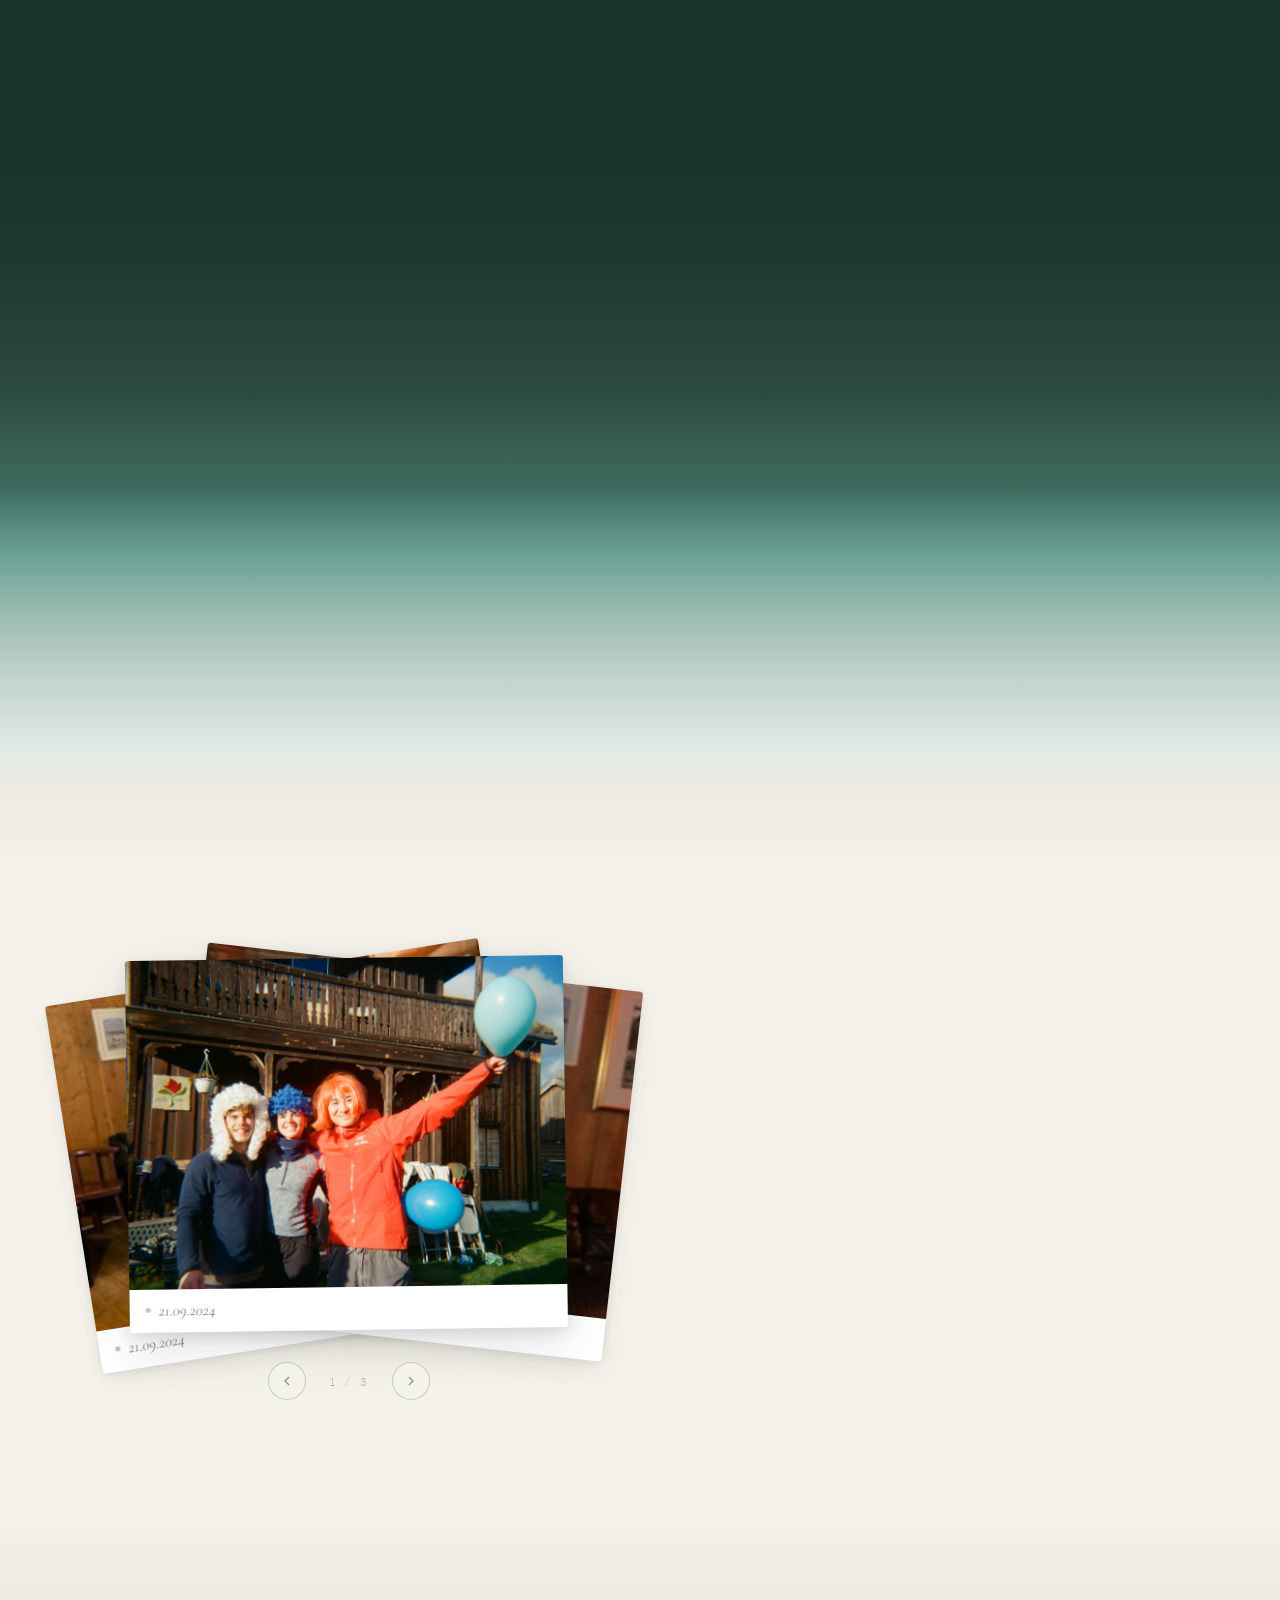
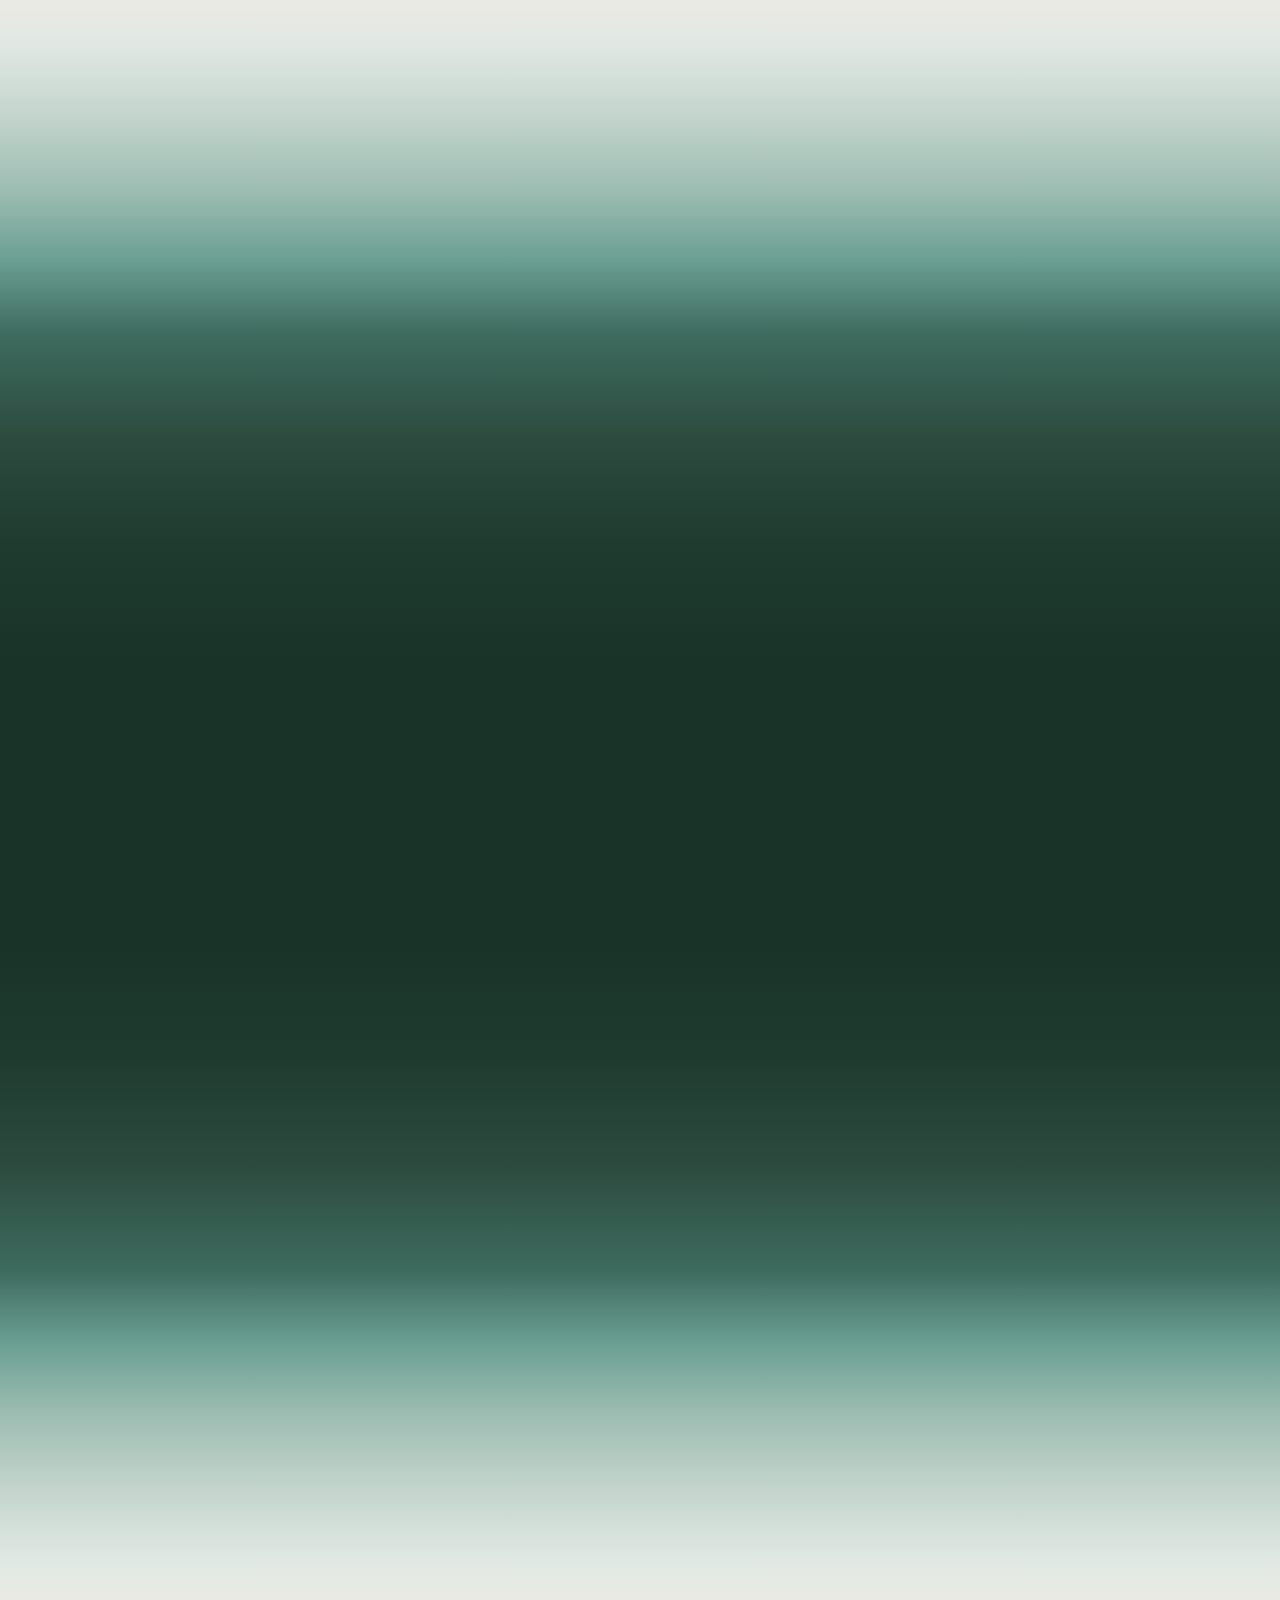
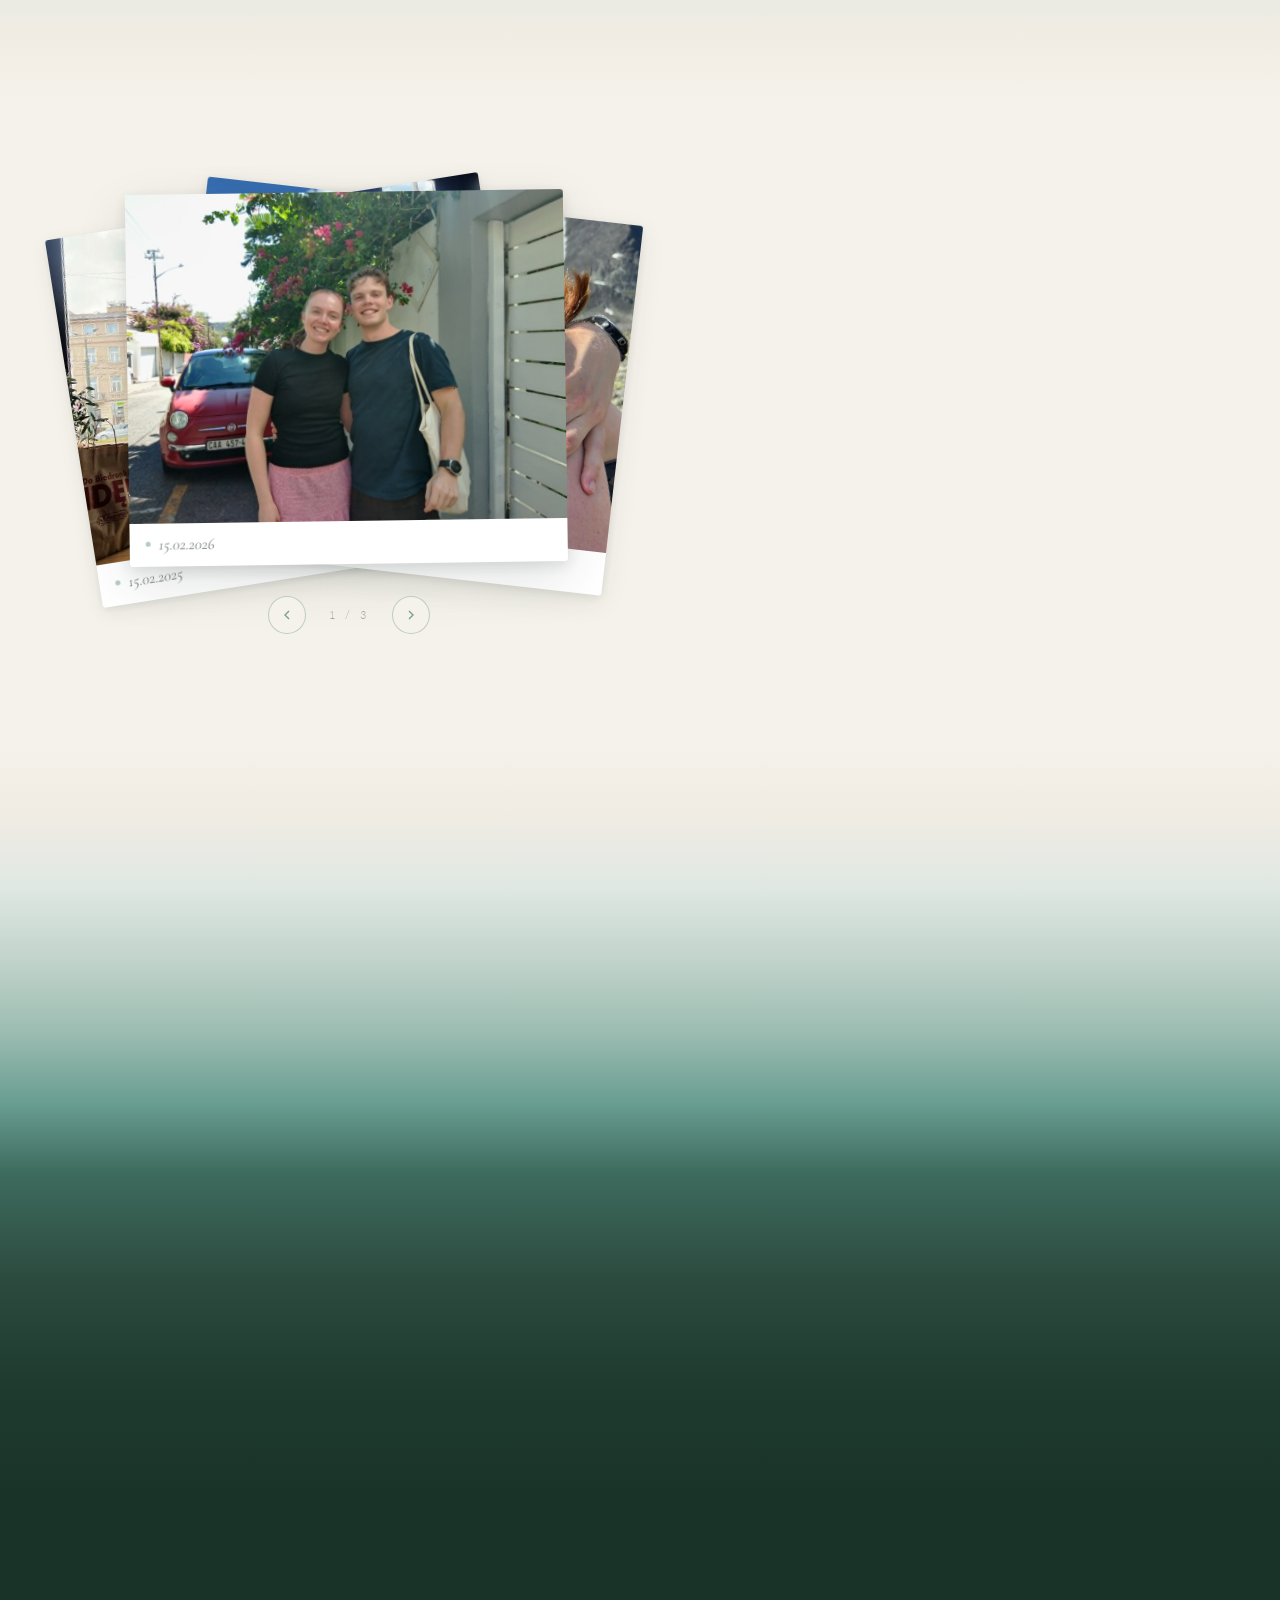
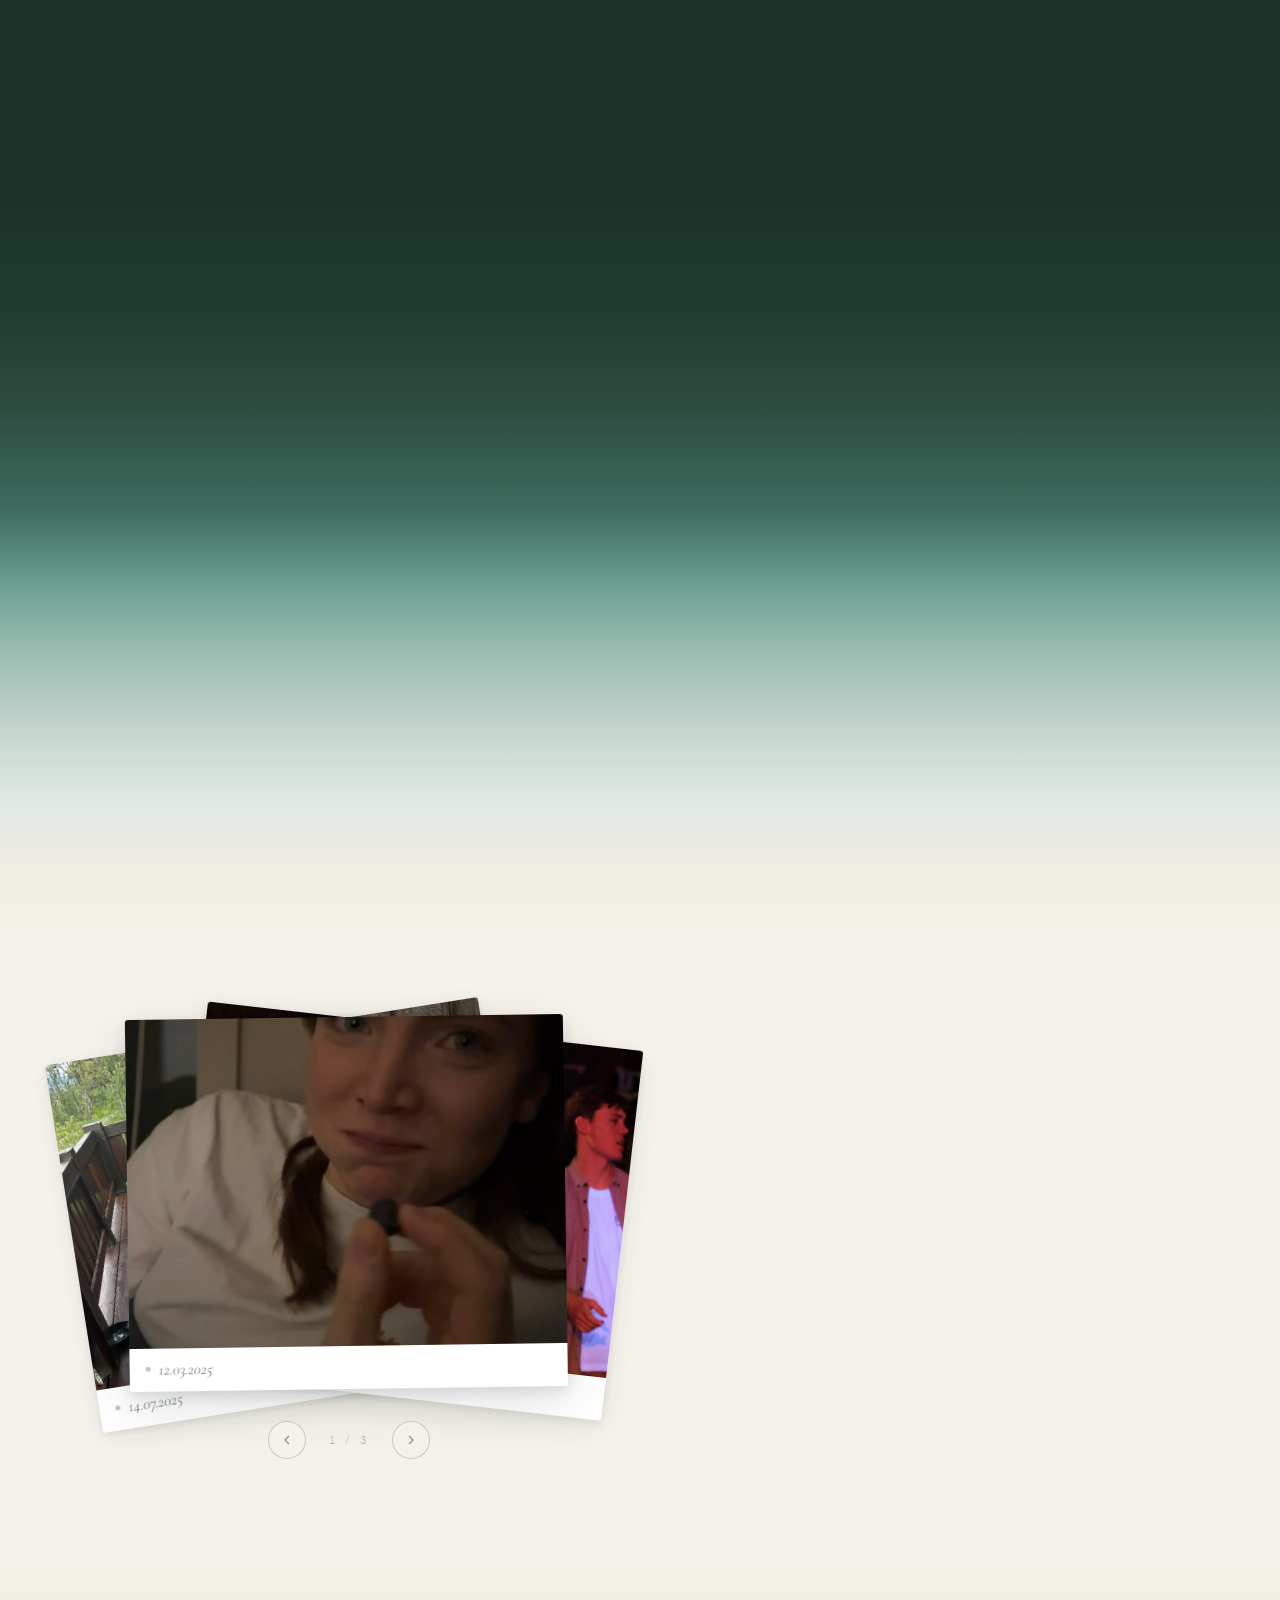
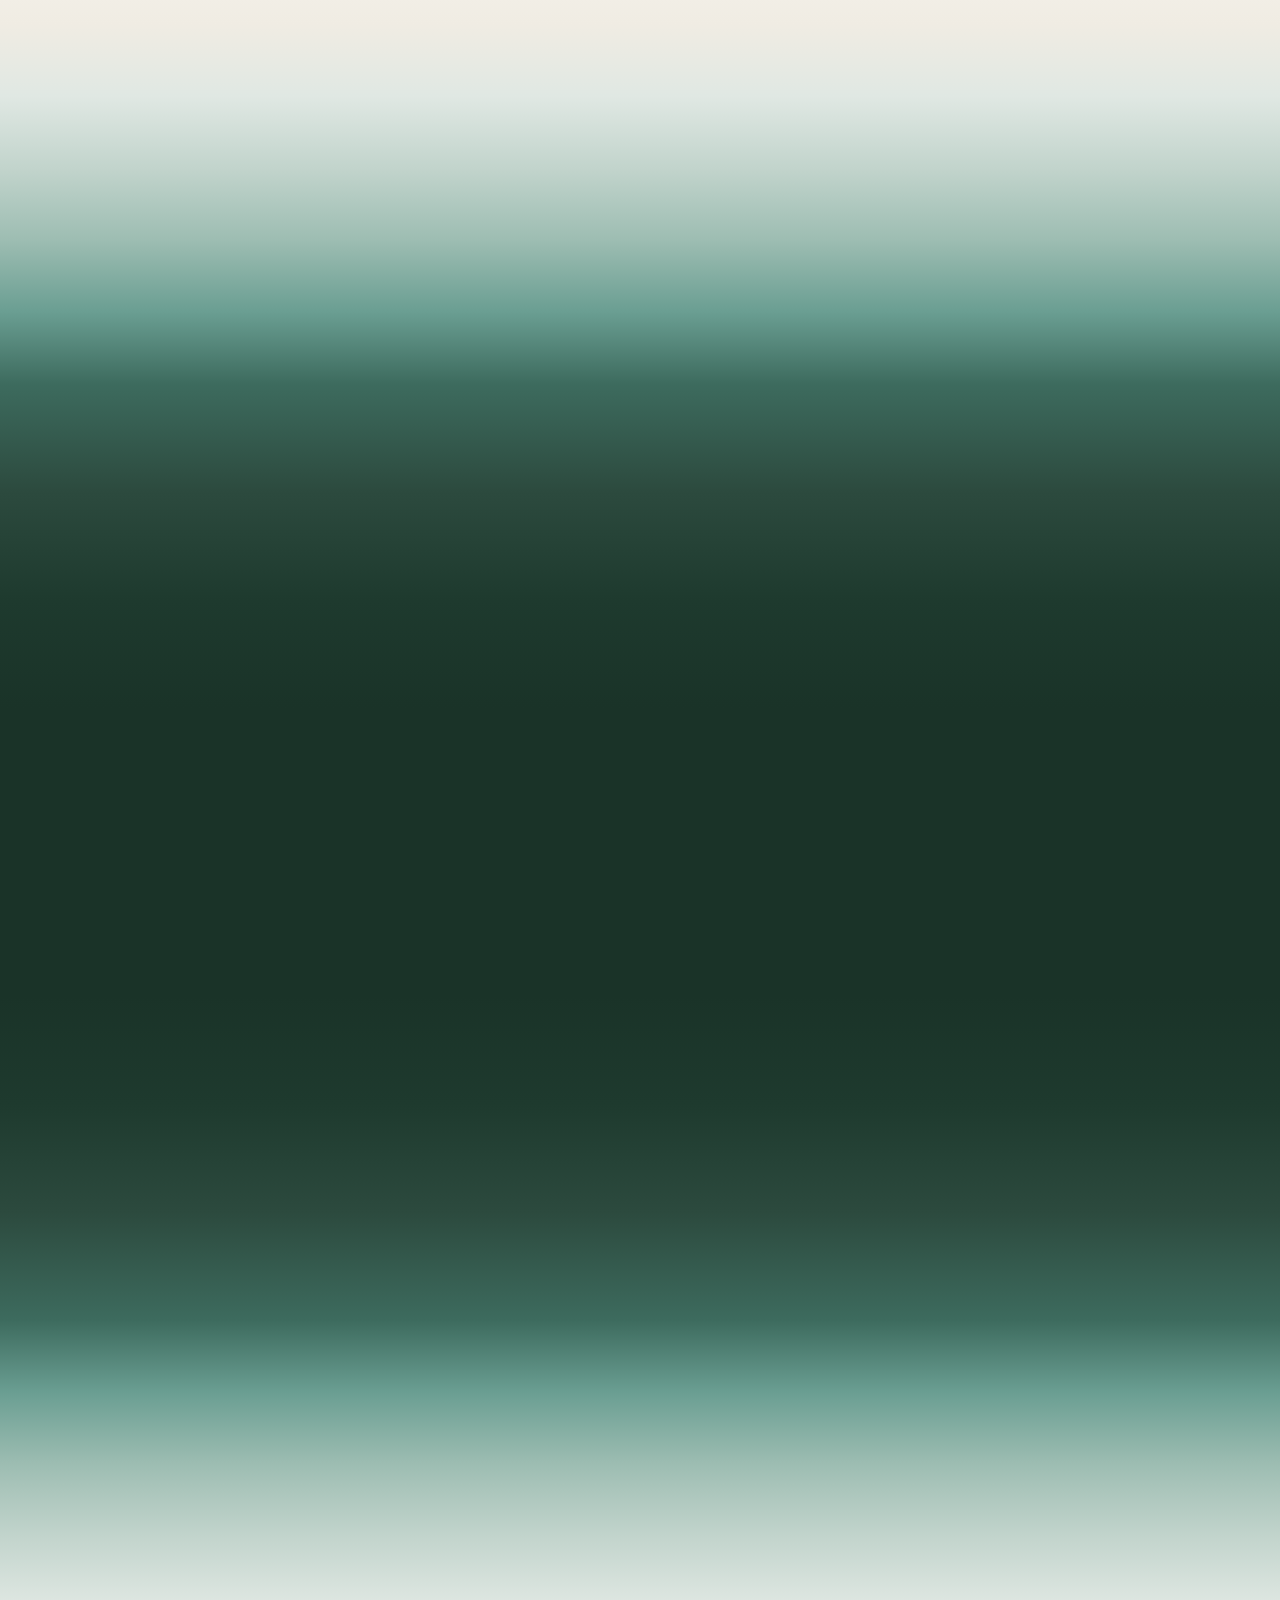
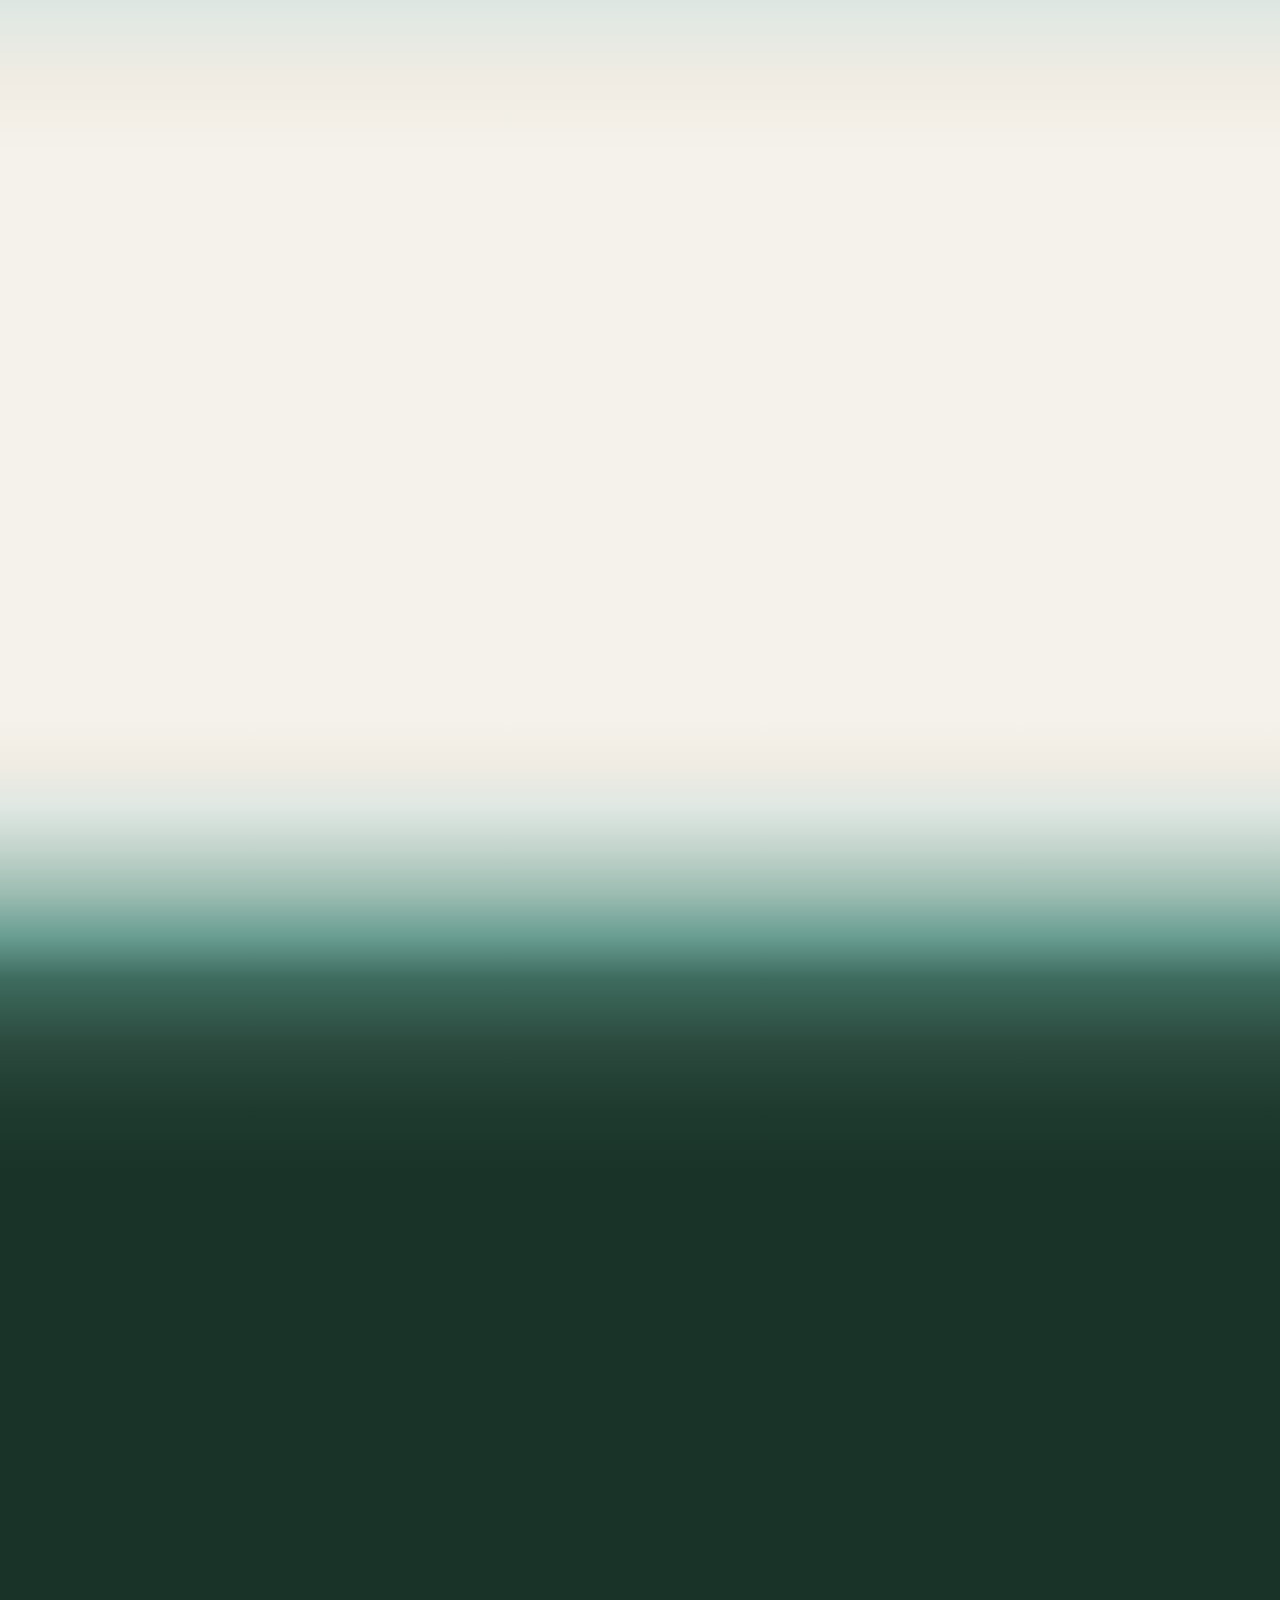
==== commit c5aefd65: "NÅ HELT FERDIG" ====
--- a/index.html
+++ b/index.html
@@ -225,7 +225,7 @@
         <div class="panel-divider"></div>
         <p class="panel-body">
           Jeg elsker å reise sammen med deg, og det er virkelig ingenting som slår å oppdage nye steder sammen. <br><br>
-          <em>Hvert sted vi drar er vakkert når du er der.</em><br><br>
+          <em>Hvert sted vi drar er vakkert når du er der</em><br><br>
           Gleder meg til flere eventyr sammen, og til alle de små øyeblikkene på veien.
         </p>
         <div class="panel-photo-info">
@@ -458,17 +458,17 @@
     </a>
 
     <a
+      href="ramon.html"
+      class="closing-top fade-in delay-2"
+    >
+      ok jeg lover →
+    </a>
+
+    <a
       href="https://williamboland1.github.io/AnnaSpill/"
       class="closing-top fade-in delay-2"
     >
       Spill mer →
-    </a>
-
-    <a
-      href="ramon.html"
-      class="closing-top fade-in delay-2"
-    >
-      ok jeg lover →
     </a>
 
   </div>
